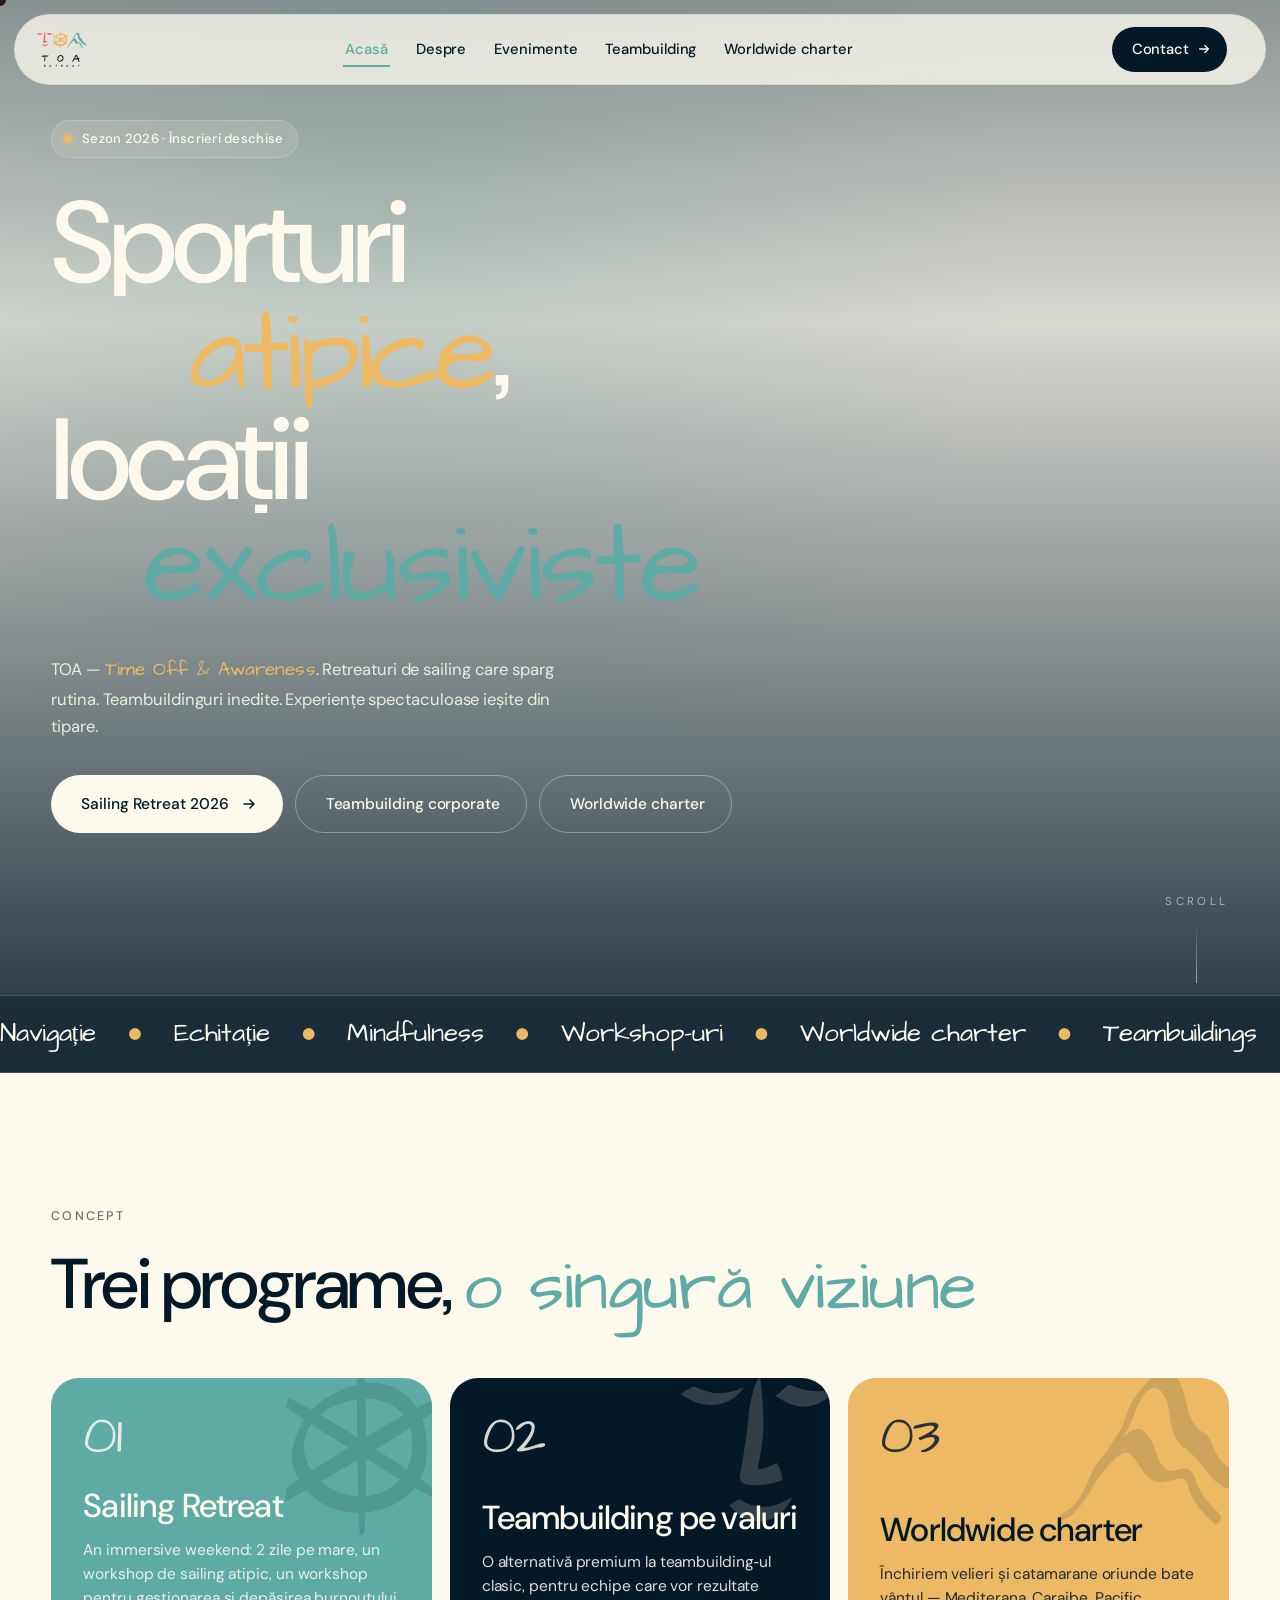
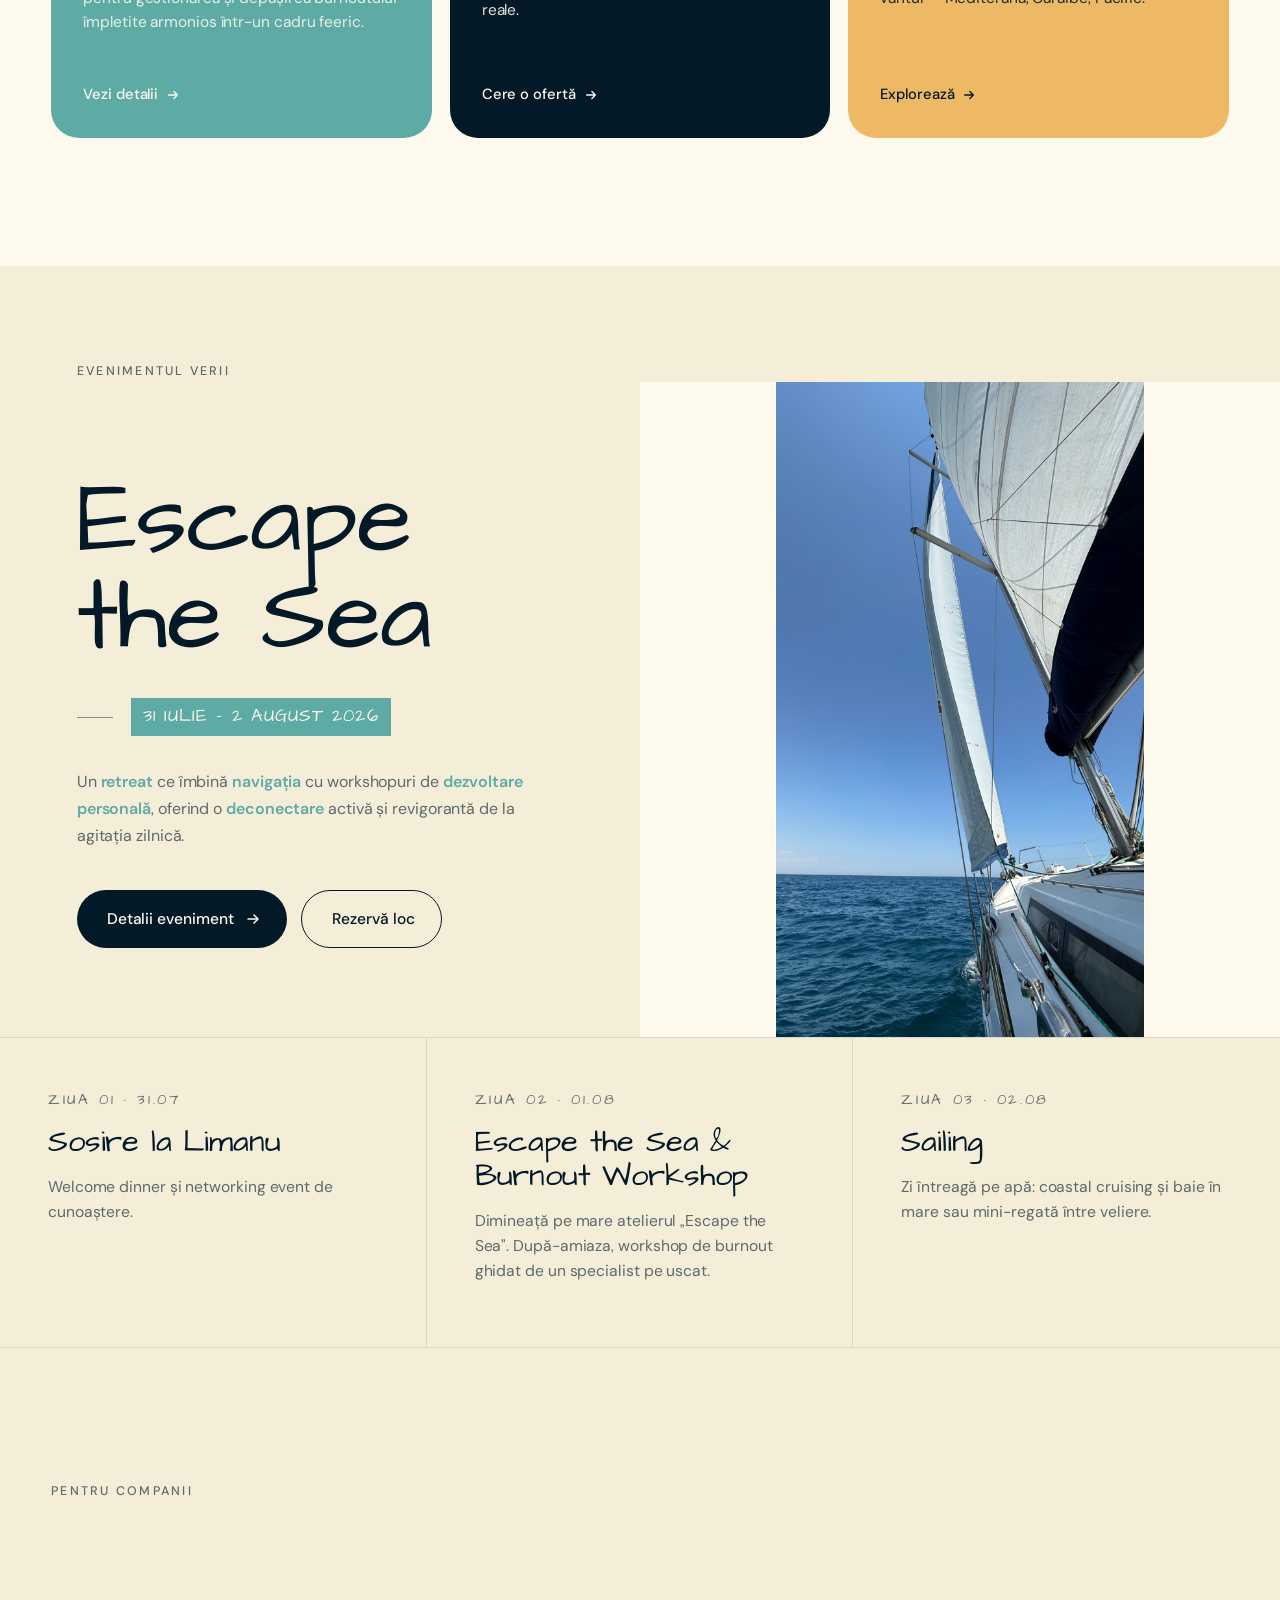
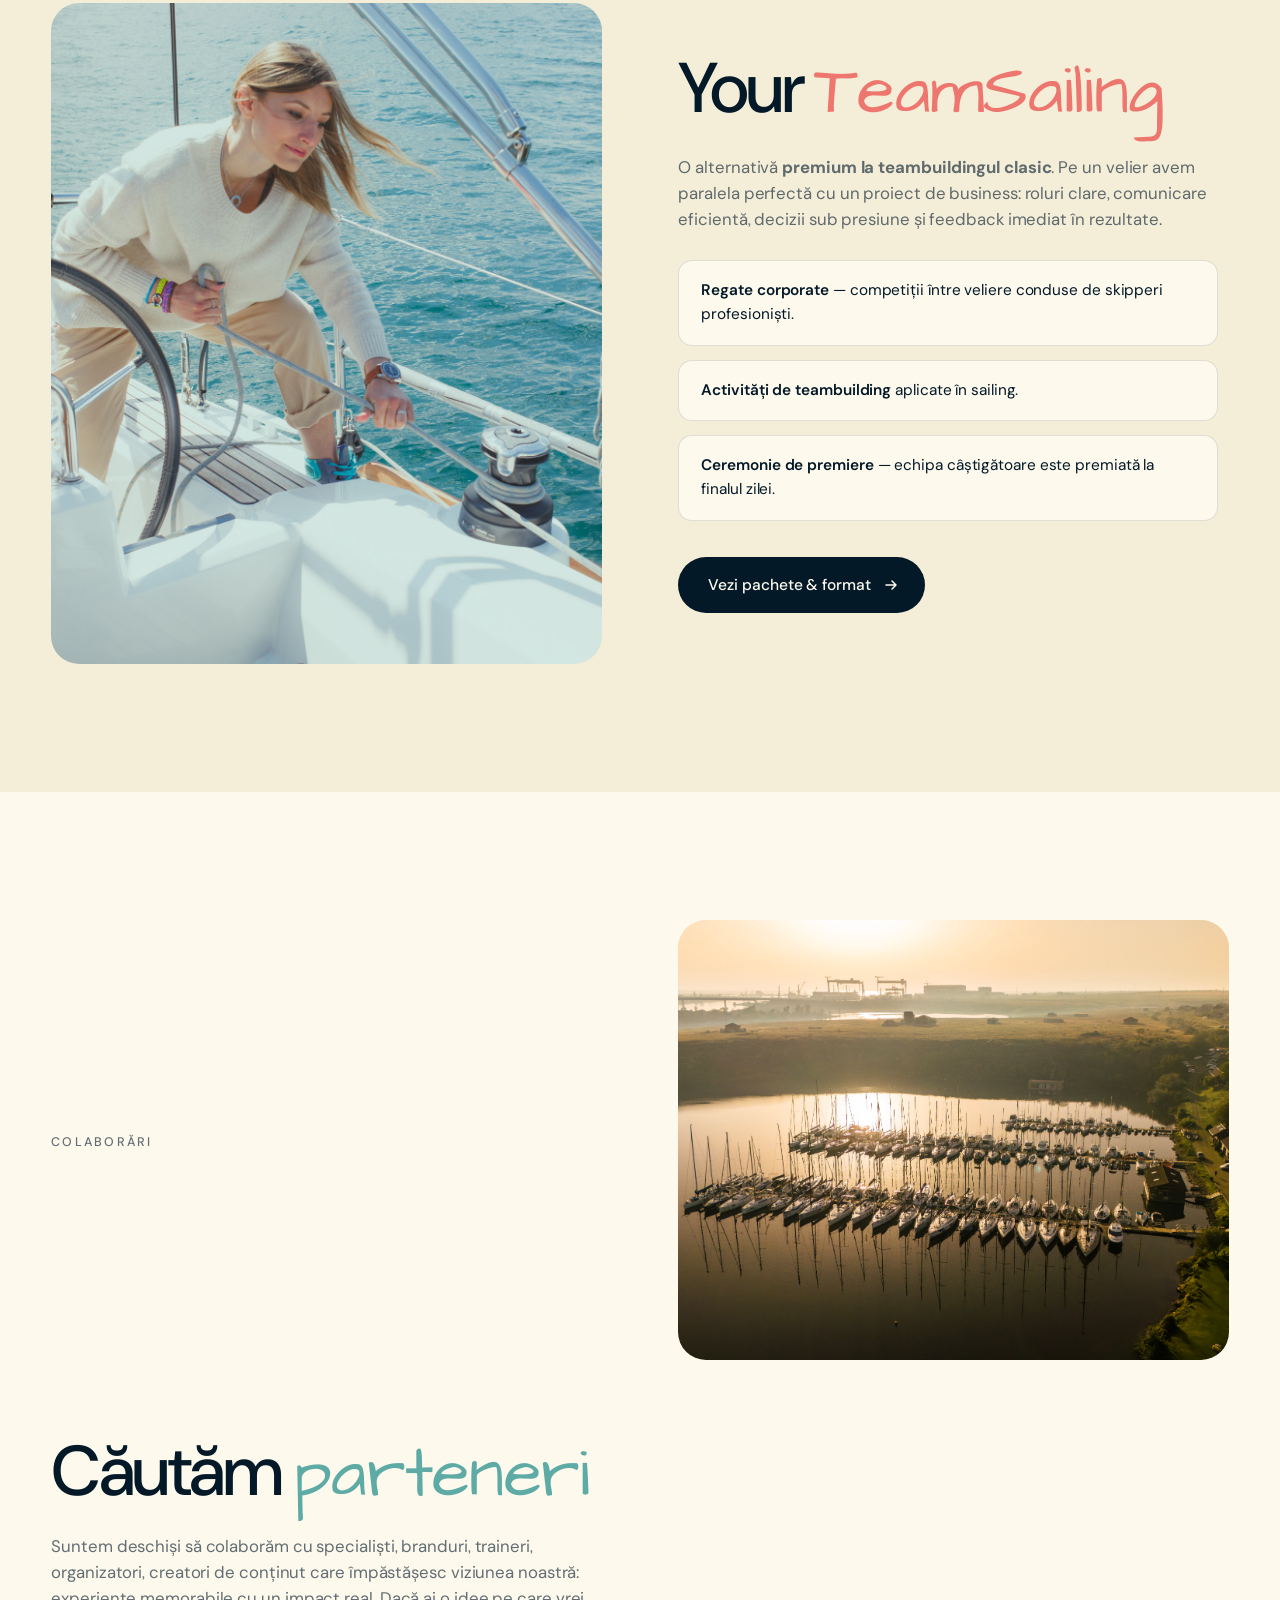
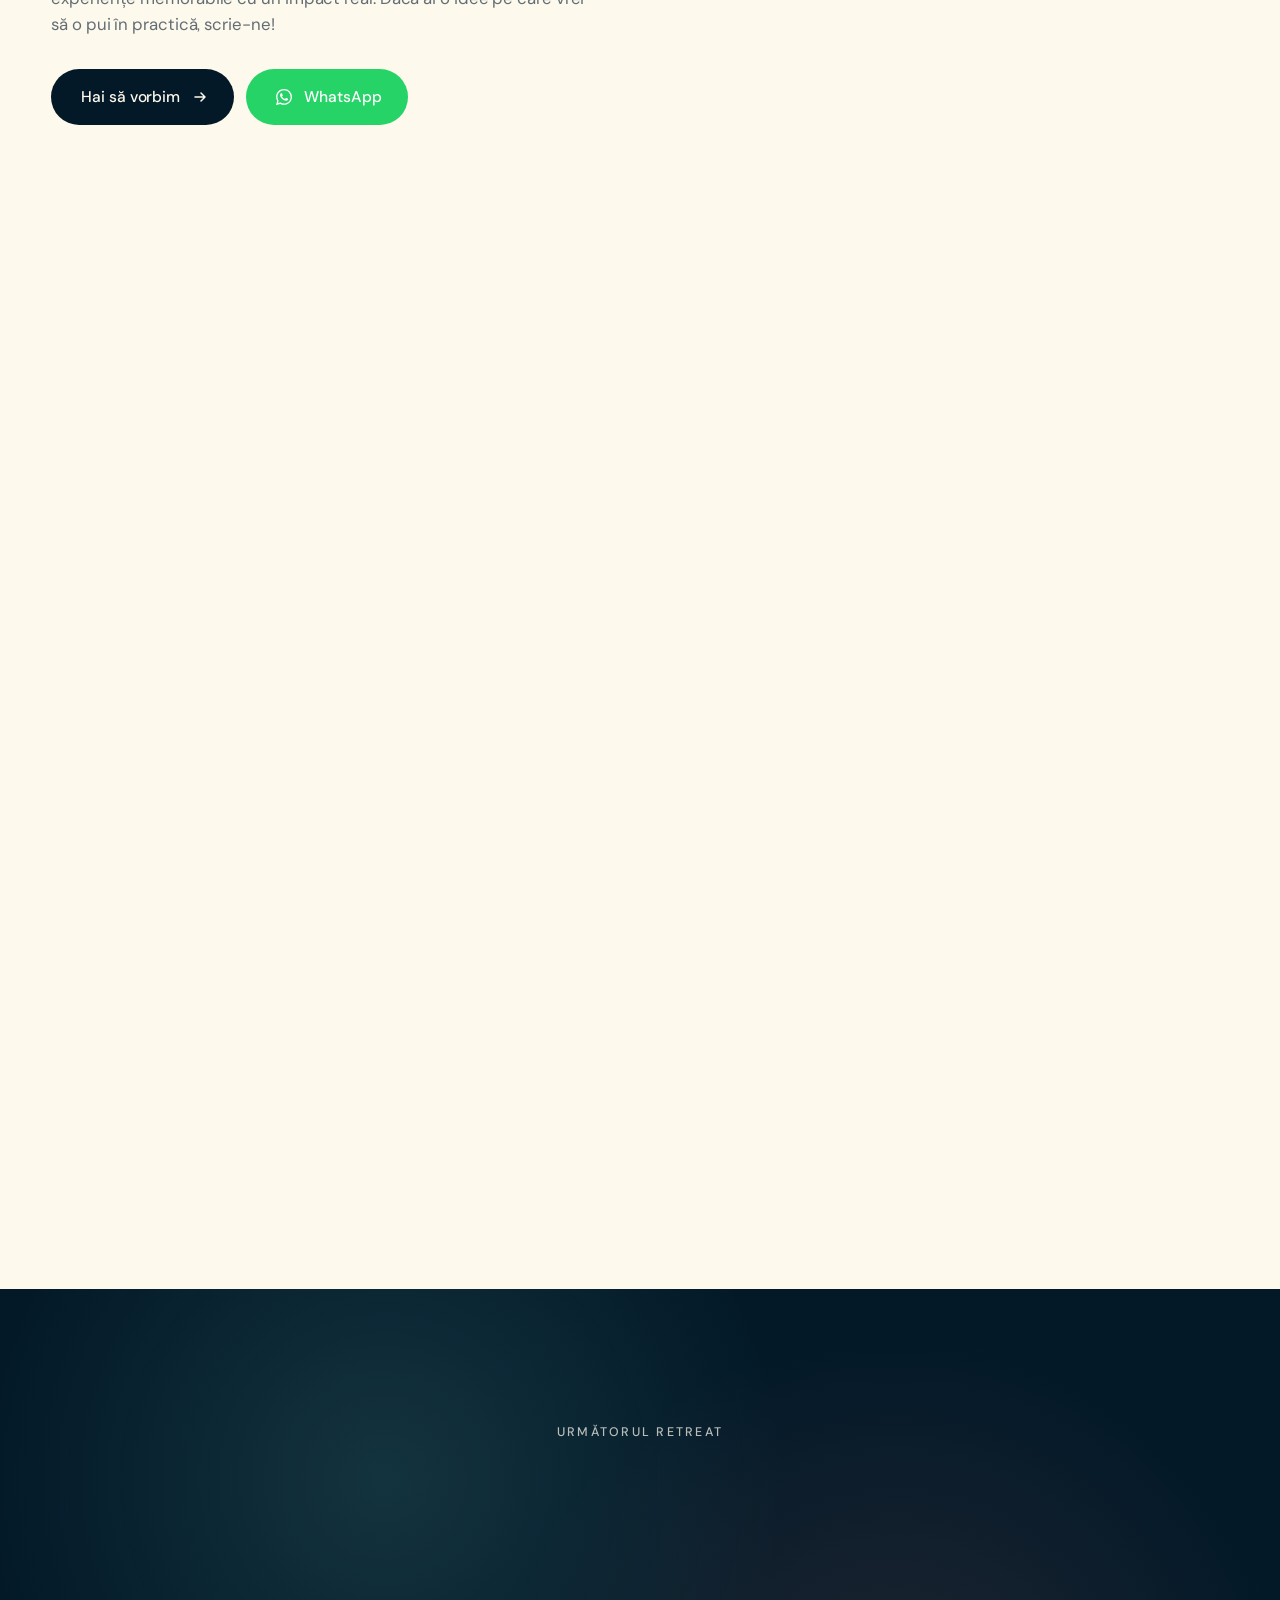
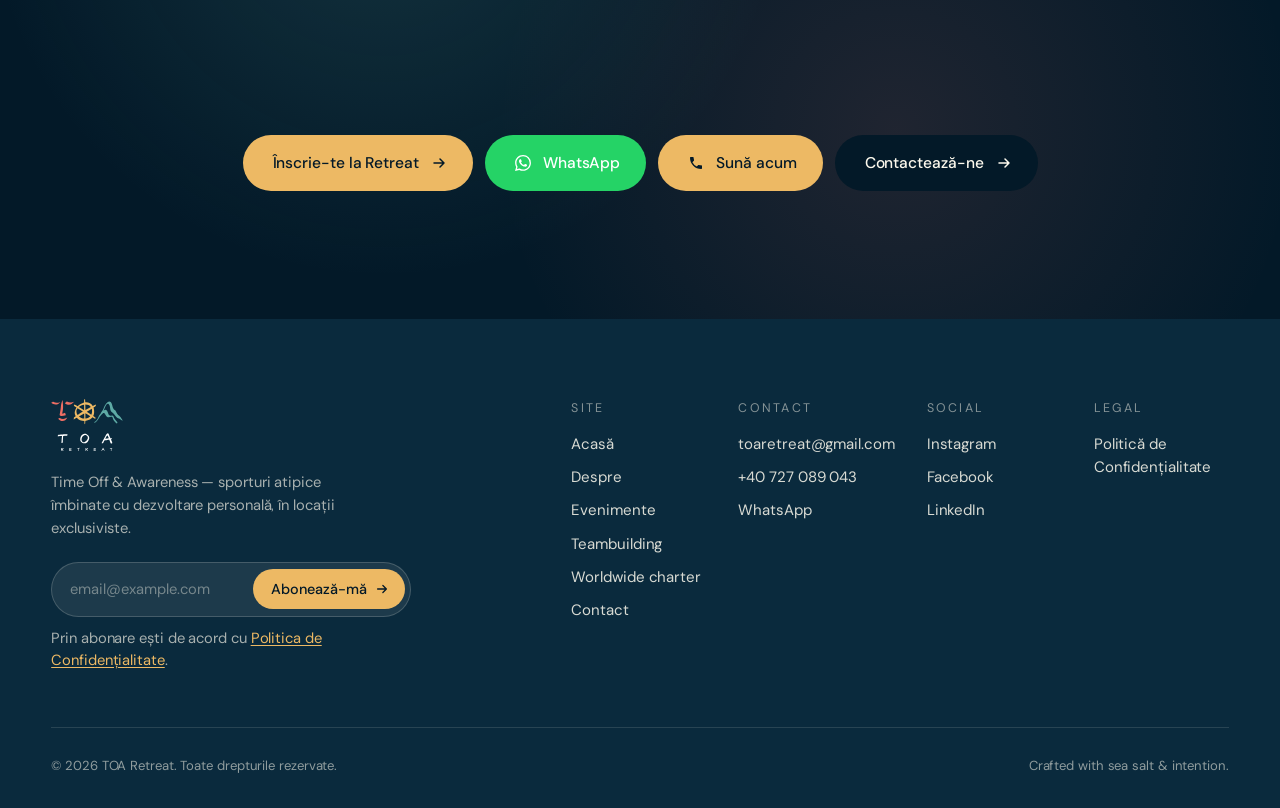
==== index.html @ 03109899 "Newsletter fixed" ====
<!doctype html>
<html lang="ro">
<head>
  <meta charset="utf-8" />
  <meta name="viewport" content="width=device-width, initial-scale=1, viewport-fit=cover" />
  <meta name="theme-color" content="#031928" />
  <title>TOA Retreat — Time Off &amp; Awareness</title>
  <meta name="description" content="Sporturi atipice îmbinate cu dezvoltare personală, în locații exclusiviste. Retreaturi de navigație, teambuildings și charter de bărci în toată lumea." />
  <link rel="icon" href="assets/logo/TOA_Logomark_Color_Pozitiv.svg" type="image/svg+xml" />
  <link rel="preload" href="assets/fonts/DMSans.ttf" as="font" type="font/ttf" crossorigin />
  <link rel="preload" href="assets/fonts/ArchitectsDaughter.ttf" as="font" type="font/ttf" crossorigin />
  <link rel="stylesheet" href="styles.css" />
</head>
<body data-page="home">

  <div class="cursor" aria-hidden="true"></div>

  <div id="nav-mount"></div>

  <!-- Hero with video -->
  <section class="hero" id="top">
    <div class="hero__media">
      <video class="hero__video" autoplay muted loop playsinline preload="auto"
             data-src-desktop="images/hero-video-musat.mp4"
             data-src-mobile="images/hero-video-musat-mobile.mp4">
        <source src="images/hero-video-musat.mp4" type="video/mp4" />
      </video>
      <div class="hero__overlay"></div>
    </div>

    <div class="hero__content">
      <div class="hero__badge">
        <span class="dot"></span>
        <span>Sezon 2026 · Înscrieri deschise</span>
      </div>

      <h1 class="hero__title">
        <span class="line">Sporturi</span>
        <span class="line"><em>atipice</em>,</span>
        <span class="line">locații</span>
        <span class="line accent">exclusiviste</span>
      </h1>

      <p class="hero__lede">
        TOA — <span class="hand">Time Off &amp; Awareness</span>. Retreaturi de sailing care sparg rutina. Teambuildinguri inedite. Experiențe spectaculoase ieșite din tipare.
      </p>

      <div class="hero__cta">
        <a class="btn btn--primary" href="evenimente.html">
          <span>Sailing Retreat 2026</span>
          <svg viewBox="0 0 16 16"><path d="M3 8h10M9 4l4 4-4 4" stroke="currentColor" stroke-width="1.5" fill="none" stroke-linecap="round" stroke-linejoin="round"/></svg>
        </a>
        <a class="btn btn--ghost" href="teambuilding.html">Teambuilding corporate</a>
        <a class="btn btn--ghost" href="charter.html">Worldwide charter</a>
      </div>

    </div>

    <div class="hero__scroll" aria-hidden="true">
      <span>scroll</span>
      <div class="hero__scroll-line"></div>
    </div>

    <div class="marquee" aria-hidden="true">
      <div class="marquee__track">
        <span>Navigație</span><span class="bullet">●</span>
        <span>Echitație</span><span class="bullet">●</span>
        <span>Mindfulness</span><span class="bullet">●</span>
        <span>Workshop-uri</span><span class="bullet">●</span>
        <span>Worldwide charter</span><span class="bullet">●</span>
        <span>Teambuildings</span><span class="bullet">●</span>
        <span>Navigație</span><span class="bullet">●</span>
        <span>Echitație</span><span class="bullet">●</span>
        <span>Mindfulness</span><span class="bullet">●</span>
        <span>Workshop-uri</span><span class="bullet">●</span>
        <span>Worldwide charter</span><span class="bullet">●</span>
        <span>Teambuildings</span><span class="bullet">●</span>
      </div>
    </div>
  </section>

  <!-- Pillars: 3 cards linking to subpages -->
  <section class="pillars">
    <div class="pillars__head">
      <span class="eyebrow">Concept</span>
      <h2 class="display">Trei programe, <em>o singură viziune</em></h2>
    </div>

    <div class="pillars__grid">
      <a class="pillar pillar--event" href="evenimente.html">
        <span class="pillar__num">01</span>
        <h3>Sailing Retreat</h3>
        <p>An immersive weekend: 2 zile pe mare, un workshop de sailing atipic, un workshop pentru gestionarea și depășirea burnoutului împletite armonios într-un cadru feeric.</p>
        <span class="pillar__more">
          <span>Vezi detalii</span>
          <svg viewBox="0 0 16 16"><path d="M3 8h10M9 4l4 4-4 4" stroke="currentColor" stroke-width="1.5" fill="none" stroke-linecap="round" stroke-linejoin="round"/></svg>
        </span>
        <img class="pillar__art" src="assets/icons/TOA_IconTimona_Bleumarin.svg" alt="" />
      </a>

      <a class="pillar pillar--tb" href="teambuilding.html">
        <span class="pillar__num">02</span>
        <h3>Teambuilding pe valuri</h3>
        <p>O alternativă premium la teambuilding‑ul clasic, pentru echipe care vor rezultate reale.</p>
        <span class="pillar__more">
          <span>Cere o ofertă</span>
          <svg viewBox="0 0 16 16"><path d="M3 8h10M9 4l4 4-4 4" stroke="currentColor" stroke-width="1.5" fill="none" stroke-linecap="round" stroke-linejoin="round"/></svg>
        </span>
        <img class="pillar__art" src="assets/icons/TOA_IconCalm_Bleumarin.svg" alt="" />
      </a>

      <a class="pillar pillar--charter" href="charter.html">
        <span class="pillar__num">03</span>
        <h3>Worldwide charter</h3>
        <p>Închiriem velieri și catamarane oriunde bate vântul — Mediterana, Caraibe, Pacific.</p>
        <span class="pillar__more">
          <span>Explorează</span>
          <svg viewBox="0 0 16 16"><path d="M3 8h10M9 4l4 4-4 4" stroke="currentColor" stroke-width="1.5" fill="none" stroke-linecap="round" stroke-linejoin="round"/></svg>
        </span>
        <img class="pillar__art" src="assets/icons/TOA_IconMunte_Bleumarin.svg" alt="" />
      </a>
    </div>
  </section>

  <!-- Event of the season -->
  <section class="event-hero">
    <div class="event-hero__head">
      <span class="eyebrow">Evenimentul verii</span>
    </div>
    <div class="event-hero__split">
      <div class="event-hero__panel">
        <h2 class="event-hero__title">Escape <br/>the Sea</h2>
        <div class="event-hero__date">
          <span class="event-hero__date-line"></span>
          <span class="event-hero__date-text">31 iulie – 2 august 2026</span>
        </div>
        <p class="event-hero__lede">
          Un <strong>retreat</strong> ce îmbină <strong>navigația</strong> cu workshopuri de <strong>dezvoltare personală</strong>, oferind o <strong>deconectare</strong> activă și revigorantă de la agitația zilnică.
        </p>
        <div class="event-hero__ctas">
          <a class="btn btn--primary" href="evenimente.html">
            <span>Detalii eveniment</span>
            <svg viewBox="0 0 16 16"><path d="M3 8h10M9 4l4 4-4 4" stroke="currentColor" stroke-width="1.5" fill="none" stroke-linecap="round" stroke-linejoin="round"/></svg>
          </a>
          <a class="btn btn--outline" href="evenimente.html#inscriere">Rezervă loc</a>
        </div>
      </div>
      <div class="event-hero__cover">
        <img src="images/escape-the-sea.jpg" alt="La bordul velierului în larg" />
      </div>
    </div>

    <div class="event-hero__days">
      <article class="event-day">
        <span class="event-day__eyebrow">Ziua 01 · 31.07</span>
        <h3 class="event-day__title">Sosire la Limanu</h3>
        <p>Welcome dinner și networking event de cunoaștere.</p>
      </article>
      <article class="event-day">
        <span class="event-day__eyebrow">Ziua 02 · 01.08</span>
        <h3 class="event-day__title">Escape the Sea &amp; Burnout Workshop</h3>
        <p>Dimineață pe mare atelierul „Escape the Sea". După-amiaza, workshop de burnout ghidat de un specialist pe uscat.</p>
      </article>
      <article class="event-day">
        <span class="event-day__eyebrow">Ziua 03 · 02.08</span>
        <h3 class="event-day__title">Sailing</h3>
        <p>Zi întreagă pe apă: coastal cruising și baie în mare sau mini-regată între veliere.</p>
      </article>
    </div>
  </section>

  <!-- Teambuilding short pitch -->
  <section class="tb">
    <div class="tb__head">
      <span class="eyebrow">Pentru companii</span>
    </div>
    <div class="tb__media">
      <img src="images/group.jpg" alt="Membră de echipă manevrând o velă" />
    </div>
    <div class="tb__content">
      <h2 class="display">Your <em>TeamSailing</em></h2>
      <p>
        O alternativă <strong>premium la teambuildingul clasic</strong>. Pe un velier avem paralela perfectă cu un proiect de business: roluri clare, comunicare eficientă, decizii sub presiune și feedback imediat în rezultate.
      </p>
      <ul class="bullets">
        <li><strong>Regate corporate</strong> — competiții între veliere conduse de skipperi profesioniști.</li>
        <li><strong>Activități de teambuilding</strong> aplicate în sailing.</li>
        <li><strong>Ceremonie de premiere</strong> — echipa câștigătoare este premiată la finalul zilei.</li>
      </ul>
      <a href="teambuilding.html" class="btn btn--dark">
        <span>Vezi pachete &amp; format</span>
        <svg viewBox="0 0 16 16"><path d="M3 8h10M9 4l4 4-4 4" stroke="currentColor" stroke-width="1.5" fill="none" stroke-linecap="round" stroke-linejoin="round"/></svg>
      </a>
    </div>
  </section>

  <!-- Collaborations: open invitation -->
  <section class="collab">
    <div class="collab__inner">
        <div class="">
            <span class="eyebrow">Colaborări</span>
        </div>
      <div class="collab__visual">
        <img src="images/aerial.jpg" alt="Vedere aeriană cu velieri" />
      </div>
      <div class="collab__text">
        <h2 class="display">Căutăm <em>parteneri</em></h2>
        <p>
          Suntem deschiși să colaborăm cu specialiști, branduri, traineri, organizatori, creatori de conținut care împăstășesc viziunea noastră: experiențe memorabile cu un impact real. Dacă ai o idee pe care vrei să o pui în practică, scrie-ne!
        </p>
        <div class="collab__ctas">
          <a class="btn btn--primary" href="contact.html">
            <span>Hai să vorbim</span>
            <svg viewBox="0 0 16 16"><path d="M3 8h10M9 4l4 4-4 4" stroke="currentColor" stroke-width="1.5" fill="none" stroke-linecap="round" stroke-linejoin="round"/></svg>
          </a>
          <a class="btn btn--whatsapp" href="https://wa.me/40727089043" target="_blank" rel="noopener">
            <svg viewBox="0 0 24 24" fill="currentColor"><path d="M17.472 14.382c-.297-.149-1.758-.867-2.03-.967-.273-.099-.471-.148-.67.15-.197.297-.767.966-.94 1.164-.173.199-.347.223-.644.075-.297-.15-1.255-.463-2.39-1.475-.883-.788-1.48-1.761-1.653-2.059-.173-.297-.018-.458.13-.606.134-.133.298-.347.446-.52.149-.174.198-.298.297-.497.099-.198.05-.371-.025-.52-.075-.149-.669-1.612-.916-2.207-.242-.579-.487-.5-.669-.51-.173-.008-.371-.01-.57-.01-.198 0-.52.074-.792.372-.272.297-1.04 1.016-1.04 2.479 0 1.462 1.065 2.875 1.213 3.074.149.198 2.096 3.2 5.077 4.487.709.306 1.262.489 1.694.625.712.227 1.36.195 1.871.118.571-.085 1.758-.719 2.006-1.413.248-.694.248-1.289.173-1.413-.074-.124-.272-.198-.57-.347m-5.421 7.403h-.004a9.87 9.87 0 01-5.031-1.378l-.361-.214-3.741.982.998-3.648-.235-.374a9.86 9.86 0 01-1.51-5.26c.001-5.45 4.436-9.884 9.888-9.884 2.64 0 5.122 1.03 6.988 2.898a9.825 9.825 0 012.893 6.994c-.003 5.45-4.437 9.884-9.885 9.884m8.413-18.297A11.815 11.815 0 0012.05 0C5.495 0 .16 5.335.157 11.892c0 2.096.547 4.142 1.588 5.945L.057 24l6.305-1.654a11.882 11.882 0 005.683 1.448h.005c6.554 0 11.89-5.335 11.893-11.893a11.821 11.821 0 00-3.48-8.413z"/></svg>
            <span>WhatsApp</span>
          </a>
        </div>
      </div>
    </div>
  </section>

  <!-- About teaser -->
  <section class="about">
    <div class="about__grid">
      <div class="about__head">
        <span class="eyebrow">Despre TOA</span>
        <h2 class="display">
          O pauză de la rutină, <em>scrisă</em> în apa sărată
        </h2>
      </div>

      <div class="about__copy">
        <p>
            Misiunea noastră este să <strong> spunem NU rutinei</strong>, să deschidem uși spre perspective noi și să generăm impact autentic. Ne ghidăm după viziunea de a <strong> inspira schimbare </strong> și oferim momente ce nu vor fi uitate ușor.
        </p>
        <p>
            Ne adresăm celor care vor mai mult decât o evadare: celor ce caută <strong> experiențe </strong> în care sportul atipic devine o formă de cunoaștere de sine. Navigăm, călărim, explorăm, dar în primul rând ne întâlnim cu noi.
        </p>
          <p>
              Lucrăm cu <strong> skipperi profesioniști</strong>, traineri și neurocercetători, în locații exclusiviste, atent alese. Fiecare program este construit în jurul echilibrului: pe barcă, în viața de zi cu zi și în gestionarea burnoutului.
          </p>

        <a class="btn btn--outline" href="despre.html" style="margin-top: 32px;">
          <span>Citește povestea</span>
          <svg viewBox="0 0 16 16"><path d="M3 8h10M9 4l4 4-4 4" stroke="currentColor" stroke-width="1.5" fill="none" stroke-linecap="round" stroke-linejoin="round"/></svg>
        </a>
      </div>

      <div class="about__visual">
        <img src="images/deck.jpg" alt="Echipa TOA pe puntea unui velier" />
        <div class="about__sticker">
          <img src="assets/icons/TOA_IconCalm_Galben.svg" alt="" />
          <span>Calm by design</span>
        </div>
      </div>
    </div>
  </section>

  <!-- CTA strip -->
  <section class="cta-strip">
    <div class="cta-strip__inner">
      <span class="eyebrow eyebrow--light">Următorul retreat</span>
      <h2 class="display">Gata să ridicăm <em>pânzele</em>?</h2>
      <p>
        Locuri limitate pentru retreatul 31 iulie – 2 august
          </p>
        <p>
            Scrie-ne pentru rezervări, o ofertă corporate sau o colaborare; răspundem în câteva ore.
      </p>
      <div class="cta-strip__buttons">
        <a class="btn btn--primary" href="evenimente.html#inscriere" style="background: var(--galben); color: var(--ink);">
          <span>Înscrie-te la Retreat</span>
          <svg viewBox="0 0 16 16"><path d="M3 8h10M9 4l4 4-4 4" stroke="currentColor" stroke-width="1.5" fill="none" stroke-linecap="round" stroke-linejoin="round"/></svg>
        </a>
        <a class="btn btn--whatsapp" href="https://wa.me/40727089043" target="_blank" rel="noopener">
          <svg viewBox="0 0 24 24" fill="currentColor"><path d="M17.472 14.382c-.297-.149-1.758-.867-2.03-.967-.273-.099-.471-.148-.67.15-.197.297-.767.966-.94 1.164-.173.199-.347.223-.644.075-.297-.15-1.255-.463-2.39-1.475-.883-.788-1.48-1.761-1.653-2.059-.173-.297-.018-.458.13-.606.134-.133.298-.347.446-.52.149-.174.198-.298.297-.497.099-.198.05-.371-.025-.52-.075-.149-.669-1.612-.916-2.207-.242-.579-.487-.5-.669-.51-.173-.008-.371-.01-.57-.01-.198 0-.52.074-.792.372-.272.297-1.04 1.016-1.04 2.479 0 1.462 1.065 2.875 1.213 3.074.149.198 2.096 3.2 5.077 4.487.709.306 1.262.489 1.694.625.712.227 1.36.195 1.871.118.571-.085 1.758-.719 2.006-1.413.248-.694.248-1.289.173-1.413-.074-.124-.272-.198-.57-.347m-5.421 7.403h-.004a9.87 9.87 0 01-5.031-1.378l-.361-.214-3.741.982.998-3.648-.235-.374a9.86 9.86 0 01-1.51-5.26c.001-5.45 4.436-9.884 9.888-9.884 2.64 0 5.122 1.03 6.988 2.898a9.825 9.825 0 012.893 6.994c-.003 5.45-4.437 9.884-9.885 9.884m8.413-18.297A11.815 11.815 0 0012.05 0C5.495 0 .16 5.335.157 11.892c0 2.096.547 4.142 1.588 5.945L.057 24l6.305-1.654a11.882 11.882 0 005.683 1.448h.005c6.554 0 11.89-5.335 11.893-11.893a11.821 11.821 0 00-3.48-8.413z"/></svg>
          <span>WhatsApp</span>
        </a>
        <a class="btn btn--call" href="tel:+40727089043">
          <svg viewBox="0 0 24 24" fill="currentColor"><path d="M20 15.5c-1.25 0-2.45-.2-3.57-.57-.35-.11-.74-.03-1.02.24l-2.2 2.2a15.05 15.05 0 0 1-6.59-6.59l2.2-2.21c.28-.27.36-.66.25-1.01A11.36 11.36 0 0 1 8.5 4c0-.55-.45-1-1-1H4c-.55 0-1 .45-1 1 0 9.39 7.61 17 17 17 .55 0 1-.45 1-1v-3.5c0-.55-.45-1-1-1z"/></svg>
          <span>Sună acum</span>
        </a>
          <a class="btn btn--primary" href="contact.html">
              <span>Contactează-ne</span>
              <svg viewBox="0 0 16 16"><path d="M3 8h10M9 4l4 4-4 4" stroke="currentColor" stroke-width="1.5" fill="none" stroke-linecap="round" stroke-linejoin="round"/></svg>
          </a>
      </div>
    </div>
  </section>

  <div id="footer-mount"></div>

  <script src="script.js?v=2026-05-25" defer></script>
</body>
</html>
---- styles.css ----
/* ---------- Fonts ---------- */
@font-face {
  font-family: "DM Sans";
  src: url("assets/fonts/DMSans.ttf") format("truetype-variations");
  font-weight: 100 1000;
  font-style: normal;
  font-display: swap;
}
@font-face {
  font-family: "Architects Daughter";
  src: url("assets/fonts/ArchitectsDaughter.ttf") format("truetype");
  font-weight: 400;
  font-style: normal;
  font-display: swap;
}

/* ---------- Tokens ---------- */
:root {
  --turcoaz: #5eaaa5;
  --galben:  #edb964;
  --rosu:    #ed776e;
  --bleumarin: #031928;
  --bleumarin-2: #0a2a3d;
  --bej:     #fdf9ed;
  --bej-2:   #f4eed9;
  --ink:     #031928;
  --ink-soft: rgba(3, 25, 40, 0.62);
  --line:    rgba(3, 25, 40, 0.12);
  --line-light: rgba(253, 249, 237, 0.16);
  --whatsapp: #25D366;

  --display: "Architects Daughter", "Caveat", cursive;
  --sans:    "DM Sans", "Inter", system-ui, -apple-system, sans-serif;

  --radius:  18px;
  --radius-lg: 28px;
  --shadow-soft: 0 30px 60px -30px rgba(3, 25, 40, 0.25);
  --shadow-deep: 0 40px 80px -20px rgba(3, 25, 40, 0.45);

  --pad: clamp(20px, 4vw, 56px);
  --pad-y: clamp(80px, 10vw, 160px);

  --t-fast: 0.25s cubic-bezier(.2,.8,.2,1);
  --t-med: 0.5s cubic-bezier(.2,.8,.2,1);
  --t-slow: 0.9s cubic-bezier(.2,.8,.2,1);
}

/* ---------- Base ---------- */
* { box-sizing: border-box; margin: 0; padding: 0; }
html { scroll-behavior: smooth; -webkit-text-size-adjust: 100%; }
body {
  font-family: var(--sans);
  background: var(--bej);
  color: var(--ink);
  font-size: 17px;
  line-height: 1.55;
  font-feature-settings: "ss01", "cv11";
  letter-spacing: -0.005em;
  overflow-x: hidden;
  -webkit-font-smoothing: antialiased;
}
img { max-width: 100%; display: block; }
a { color: inherit; text-decoration: none; }
button { background: none; border: 0; font: inherit; cursor: pointer; color: inherit; }
ul { list-style: none; }
::selection { background: var(--turcoaz); color: var(--bej); }

/* ---------- Typography helpers ---------- */
.display {
  font-family: var(--sans);
  font-weight: 500;
  font-size: clamp(2.4rem, 5.5vw, 5.6rem);
  line-height: 0.98;
  letter-spacing: -0.035em;
  color: var(--ink);
}
.display em {
  font-family: var(--display);
  font-style: normal;
  font-weight: 400;
  letter-spacing: -0.01em;
  color: var(--turcoaz);
  display: inline-block;
  padding-right: 0.05em;
}
.eyebrow {
  font-family: var(--sans);
  font-size: 0.78rem;
  font-weight: 500;
  letter-spacing: 0.18em;
  text-transform: uppercase;
  color: var(--ink-soft);
  display: inline-flex;
  align-items: center;
  gap: 8px;
}
.eyebrow--light { color: rgba(253, 249, 237, 0.72); }
.hand {
  font-family: var(--display);
  font-weight: 400;
  letter-spacing: 0.005em;
}

/* ---------- Buttons ---------- */
.btn {
  display: inline-flex;
  align-items: center;
  gap: 12px;
  padding: 16px 26px 16px 30px;
  border-radius: 999px;
  font-weight: 500;
  font-size: 0.97rem;
  letter-spacing: -0.005em;
  transition: transform var(--t-fast), background var(--t-fast), color var(--t-fast), box-shadow var(--t-fast);
  position: relative;
  overflow: hidden;
  white-space: nowrap;
}
.btn svg { width: 16px; height: 16px; flex-shrink: 0; }
.btn:hover { transform: translateY(-2px); }

.btn--primary {
  background: var(--ink);
  color: var(--bej);
  box-shadow: var(--shadow-soft);
}
.btn--primary:hover { background: var(--turcoaz); color: var(--bej); }

.btn--ghost {
  background: transparent;
  color: var(--bej);
  border: 1px solid rgba(253, 249, 237, 0.35);
  backdrop-filter: blur(8px);
}
.btn--ghost:hover {
  background: var(--bej);
  color: var(--ink);
  border-color: var(--bej);
}

.btn--dark {
  background: var(--ink);
  color: var(--bej);
}
.btn--dark:hover { background: var(--rosu); }

.btn--outline {
  background: transparent;
  color: var(--ink);
  border: 1px solid var(--ink);
}
.btn--outline:hover { background: var(--ink); color: var(--bej); }

.btn--whatsapp {
  background: var(--whatsapp);
  color: white;
}
.btn--whatsapp:hover { background: #1ebd5b; color: white; }

.btn--call {
  background: var(--galben);
  color: var(--ink);
}
.btn--call:hover { background: var(--rosu); color: var(--bej); }

.btn--lg { padding: 18px 32px 18px 36px; font-size: 1.02rem; }

/* ---------- Navigation ---------- */
.nav {
  position: fixed;
  top: 14px; left: 50%;
  transform: translateX(-50%);
  width: calc(100% - 28px);
  max-width: 1320px;
  z-index: 100;
  display: grid;
  grid-template-columns: auto 1fr auto auto;
  gap: 24px;
  align-items: center;
  padding: 12px 14px 12px 22px;
  border-radius: 999px;
  background: rgba(253, 249, 237, 0.78);
  backdrop-filter: blur(20px) saturate(140%);
  -webkit-backdrop-filter: blur(20px) saturate(140%);
  border: 1px solid rgba(3, 25, 40, 0.06);
  transition: background var(--t-fast), border-color var(--t-fast);
}
.nav.is-scrolled {
  background: rgba(253, 249, 237, 0.92);
  border-color: rgba(3, 25, 40, 0.1);
}
.nav__logo img { height: 36px; width: auto; }
.nav__menu {
  display: flex;
  gap: 24px;
  justify-self: center;
  font-size: 0.92rem;
  font-weight: 500;
}
.nav__menu a {
  position: relative;
  padding: 4px 2px;
  transition: color var(--t-fast);
  white-space: nowrap;
}
.nav__menu a::after {
  content: "";
  position: absolute;
  left: 0; bottom: -2px;
  width: 0; height: 1.5px;
  background: var(--turcoaz);
  transition: width var(--t-fast);
}
.nav__menu a:hover,
.nav__menu a.is-active { color: var(--turcoaz); }
.nav__menu a:hover::after,
.nav__menu a.is-active::after { width: 100%; }

.nav__cta {
  display: inline-flex;
  align-items: center;
  gap: 8px;
  padding: 11px 16px 11px 20px;
  border-radius: 999px;
  background: var(--ink);
  color: var(--bej);
  font-size: 0.92rem;
  font-weight: 500;
  transition: background var(--t-fast), transform var(--t-fast);
}
.nav__cta svg { width: 14px; height: 14px; }
.nav__cta:hover { background: var(--turcoaz); transform: translateY(-1px); }

.nav__burger {
  display: none;
  width: 44px; height: 44px;
  border-radius: 999px;
  background: var(--ink);
  position: relative;
}
.nav__burger span {
  position: absolute;
  left: 12px;
  width: 20px; height: 1.5px;
  background: var(--bej);
  transition: transform var(--t-fast), top var(--t-fast);
}
.nav__burger span:nth-child(1) { top: 18px; }
.nav__burger span:nth-child(2) { top: 24px; }
.nav__burger[aria-expanded="true"] span:nth-child(1) { top: 21px; transform: rotate(45deg); }
.nav__burger[aria-expanded="true"] span:nth-child(2) { top: 21px; transform: rotate(-45deg); }

.mobile-menu {
  position: fixed;
  inset: 0;
  background: var(--ink);
  color: var(--bej);
  z-index: 90;
  display: flex;
  flex-direction: column;
  align-items: center;
  justify-content: center;
  gap: 28px;
  font-size: 1.6rem;
  font-weight: 500;
  opacity: 0;
  pointer-events: none;
  transition: opacity var(--t-med);
  padding: 0 32px;
}
.mobile-menu.is-open { opacity: 1; pointer-events: auto; }
.mobile-menu a { transition: color var(--t-fast); }
.mobile-menu a:hover,
.mobile-menu a.is-active { color: var(--turcoaz); }
.mobile-menu__cta {
  margin-top: 12px;
  padding: 14px 32px;
  border-radius: 999px;
  background: var(--turcoaz);
  font-size: 1rem;
}

/* ---------- Hero (landing — video) ---------- */
.hero {
  position: relative;
  min-height: 100vh;
  min-height: 100svh;
  display: flex;
  flex-direction: column;
  justify-content: flex-end;
  padding: 120px var(--pad) 0;
  color: var(--bej);
  overflow: hidden;
}
.hero__media {
  position: absolute; inset: 0;
  z-index: -1;
  background: var(--bej);
}
.hero__media video,
.hero__media img {
  width: 100%; height: 100%;
  object-fit: cover;
  object-position: center;
}
.hero__media video {
  transform: scale(1.02);
}
.hero__overlay {
  position: absolute; inset: 0;
  background:
    linear-gradient(180deg, rgba(3, 25, 40, 0.45) 0%, rgba(3, 25, 40, 0.15) 30%, rgba(3, 25, 40, 0.85) 95%),
    radial-gradient(ellipse at 30% 20%, rgba(94, 170, 165, 0.18) 0%, transparent 50%);
}

.hero__content {
  position: relative;
  z-index: 2;
  max-width: 1320px;
  width: 100%;
  margin: 0 auto;
  padding-bottom: 90px;
}

.hero__badge {
  display: inline-flex;
  align-items: center;
  gap: 10px;
  padding: 8px 14px 8px 12px;
  border-radius: 999px;
  background: rgba(253, 249, 237, 0.1);
  border: 1px solid rgba(253, 249, 237, 0.2);
  backdrop-filter: blur(10px);
  font-size: 0.82rem;
  font-weight: 500;
  letter-spacing: 0.02em;
  margin-bottom: 32px;
  animation: fadeUp 0.9s var(--t-slow) both;
  animation-delay: 0.3s;
}
.hero__badge .dot {
  width: 8px; height: 8px;
  border-radius: 999px;
  background: var(--galben);
  box-shadow: 0 0 0 4px rgba(237, 185, 100, 0.2);
  animation: pulse 2s infinite;
}
@keyframes pulse {
  0%, 100% { box-shadow: 0 0 0 4px rgba(237, 185, 100, 0.2); }
  50% { box-shadow: 0 0 0 7px rgba(237, 185, 100, 0); }
}

.hero__title {
  font-family: var(--sans);
  font-weight: 500;
  font-size: clamp(3rem, 9vw, 9rem);
  line-height: 0.92;
  letter-spacing: -0.045em;
  margin-bottom: 36px;
  display: flex;
  flex-direction: column;
  gap: 0;
}
.hero__title .line {
  display: block;
  overflow: hidden;
}
.hero__title .line:nth-child(1) { animation: lineUp 1s var(--t-slow) both; animation-delay: 0.45s; }
.hero__title .line:nth-child(2) { animation: lineUp 1s var(--t-slow) both; animation-delay: 0.6s; padding-left: 1.2em; }
.hero__title .line:nth-child(3) { animation: lineUp 1s var(--t-slow) both; animation-delay: 0.75s; }
.hero__title .line:nth-child(4) { animation: lineUp 1s var(--t-slow) both; animation-delay: 0.9s; padding-left: 0.8em; }

.hero__title em {
  font-family: var(--display);
  font-style: normal;
  font-weight: 400;
  color: var(--galben);
  display: inline-block;
}
.hero__title .accent {
  color: var(--turcoaz);
  font-family: var(--display);
  font-weight: 400;
  letter-spacing: -0.02em;
}

@keyframes lineUp {
  from { transform: translateY(110%); opacity: 0; }
  to   { transform: translateY(0); opacity: 1; }
}

.hero__lede {
  max-width: 540px;
  font-size: clamp(1rem, 1.3vw, 1.18rem);
  line-height: 1.6;
  color: rgba(253, 249, 237, 0.88);
  margin-bottom: 36px;
  animation: fadeUp 1s var(--t-slow) both;
  animation-delay: 1s;
}
.hero__lede .hand {
  color: var(--galben);
  font-size: 1.15em;
}

.hero__cta {
  display: flex;
  flex-wrap: wrap;
  gap: 12px;
  margin-bottom: 72px;
  animation: fadeUp 1s var(--t-slow) both;
  animation-delay: 1.15s;
}
.hero__cta .btn--primary {
  background: var(--bej);
  color: var(--ink);
}
.hero__cta .btn--primary:hover {
  background: var(--galben);
  color: var(--ink);
}

.hero__meta {
  display: flex;
  gap: clamp(28px, 5vw, 64px);
  padding-top: 28px;
  border-top: 1px solid rgba(253, 249, 237, 0.18);
  animation: fadeUp 1s var(--t-slow) both;
  animation-delay: 1.3s;
}
.hero__meta div {
  display: flex;
  flex-direction: column;
  gap: 4px;
}
.hero__meta strong {
  font-family: var(--display);
  font-weight: 400;
  font-size: clamp(2rem, 3.5vw, 3rem);
  color: var(--turcoaz);
  line-height: 1;
}
.hero__meta span {
  font-size: 0.85rem;
  color: rgba(253, 249, 237, 0.7);
  letter-spacing: 0.02em;
}

.hero__scroll {
  position: absolute;
  right: var(--pad);
  bottom: 90px;
  display: flex;
  flex-direction: column;
  align-items: center;
  gap: 12px;
  font-size: 0.72rem;
  letter-spacing: 0.3em;
  text-transform: uppercase;
  color: rgba(253, 249, 237, 0.55);
  z-index: 2;
}
.hero__scroll-line {
  width: 1px;
  height: 60px;
  background: linear-gradient(180deg, transparent, rgba(253, 249, 237, 0.55), transparent);
  background-size: 100% 200%;
  animation: scrollLine 2.4s ease-in-out infinite;
}
@keyframes scrollLine {
  0% { background-position: 0 -100%; }
  100% { background-position: 0 200%; }
}

@keyframes fadeUp {
  from { transform: translateY(20px); opacity: 0; }
  to   { transform: translateY(0); opacity: 1; }
}

/* Marquee */
.marquee {
  position: relative;
  z-index: 2;
  margin: 0 calc(-1 * var(--pad));
  padding: 18px 0;
  border-top: 1px solid rgba(253, 249, 237, 0.18);
  border-bottom: 1px solid rgba(253, 249, 237, 0.18);
  overflow: hidden;
  background: rgba(3, 25, 40, 0.4);
  backdrop-filter: blur(6px);
}
.marquee__track {
  display: inline-flex;
  align-items: center;
  gap: 32px;
  white-space: nowrap;
  font-family: var(--display);
  font-size: 1.6rem;
  color: var(--bej);
  animation: marquee 28s linear infinite;
  padding-right: 32px;
}
.marquee__track .bullet { color: var(--galben); font-family: var(--sans); font-size: 0.6em; }
@keyframes marquee {
  to { transform: translateX(-50%); }
}

/* ---------- Page Hero (inner pages) ---------- */
.page-hero {
  position: relative;
  min-height: 70vh;
  min-height: 70svh;
  display: flex;
  align-items: flex-end;
  padding: 160px var(--pad) 64px;
  color: var(--bej);
  overflow: hidden;
}
.page-hero__media { position: absolute; inset: 0; z-index: -1; }
.page-hero__media img,
.page-hero__media video {
  width: 100%; height: 100%;
  object-fit: cover;
  object-position: center 35%;
}
.page-hero__overlay {
  position: absolute; inset: 0;
  background:
    linear-gradient(180deg, rgba(3, 25, 40, 0.45) 0%, rgba(3, 25, 40, 0.2) 30%, rgba(3, 25, 40, 0.78) 100%);
}
.page-hero__inner {
  position: relative;
  z-index: 2;
  max-width: 1320px;
  width: 100%;
  margin: 0 auto;
}
.page-hero__badge {
  display: inline-flex;
  align-items: center;
  gap: 8px;
  padding: 8px 14px;
  border-radius: 999px;
  background: rgba(253, 249, 237, 0.12);
  border: 1px solid rgba(253, 249, 237, 0.22);
  backdrop-filter: blur(10px);
  font-size: 0.78rem;
  letter-spacing: 0.16em;
  text-transform: uppercase;
  margin-bottom: 24px;
}
.page-hero__title {
  font-family: var(--sans);
  font-weight: 500;
  font-size: clamp(2.6rem, 7vw, 6.5rem);
  line-height: 0.95;
  letter-spacing: -0.04em;
  max-width: 14ch;
  margin-bottom: 24px;
}
.page-hero__title em {
  font-family: var(--display);
  font-style: normal;
  font-weight: 400;
  color: var(--galben);
}
.page-hero__title em.t { color: var(--turcoaz); }
.page-hero__lede {
  max-width: 580px;
  color: rgba(253, 249, 237, 0.85);
  font-size: 1.05rem;
}
.cta-strip__tagline {
  margin: clamp(40px, 6vw, 72px) auto 0;
  font-family: var(--display);
  font-weight: 400;
  font-size: clamp(2.6rem, 6vw, 5rem);
  line-height: 1;
  color: var(--bej);
  letter-spacing: -0.005em;
}
.cta-strip__tagline em {
  font-style: normal;
  color: var(--rosu);
}

/* ---------- Sections shared ---------- */
section { padding: var(--pad-y) var(--pad); position: relative; }
.section__inner { max-width: 1320px; margin: 0 auto; }

/* ---------- Landing: Pillar cards ---------- */
.pillars { background: var(--bej); }
.pillars__head {
  max-width: 1320px;
  margin: 0 auto 56px;
}
.pillars__head .eyebrow { margin-bottom: 24px; display: inline-flex; }
.pillars__grid {
  max-width: 1320px;
  margin: 0 auto;
  display: grid;
  grid-template-columns: repeat(3, 1fr);
  gap: 18px;
}
.pillar {
  position: relative;
  display: flex;
  flex-direction: column;
  padding: 32px;
  border-radius: var(--radius-lg);
  min-height: 360px;
  overflow: hidden;
  text-decoration: none;
  transition: transform var(--t-med);
}
.pillar:hover { transform: translateY(-6px); }
.pillar--event { background: var(--turcoaz); color: var(--bej); }
.pillar--tb { background: var(--ink); color: var(--bej); }
.pillar--charter { background: var(--galben); color: var(--ink); }
.pillar__num {
  font-family: var(--display);
  font-size: clamp(2.6rem, 4.2vw, 3.6rem);
  font-weight: 400;
  line-height: 1;
  margin-bottom: auto;
  opacity: 0.85;
  letter-spacing: -0.02em;
}
.pillar h3 {
  font-family: var(--sans);
  font-weight: 500;
  font-size: clamp(1.6rem, 2.6vw, 2.2rem);
  letter-spacing: -0.025em;
  line-height: 1.05;
  margin-bottom: 14px;
}
.pillar p { font-size: 0.97rem; opacity: 0.88; margin-bottom: 24px; max-width: 32ch; }
.pillar__more {
  display: inline-flex;
  align-items: center;
  gap: 8px;
  font-weight: 500;
  font-size: 0.92rem;
  margin-top: auto;
  align-self: flex-start;
}
.pillar__more svg { width: 14px; height: 14px; transition: transform var(--t-fast); }
.pillar:hover .pillar__more svg { transform: translateX(4px); }
.pillar__art {
  position: absolute;
  right: -30px; top: -30px;
  width: 200px; height: 200px;
  opacity: 0.13;
  pointer-events: none;
}
.pillar--tb .pillar__art { filter: invert(1); opacity: 0.18; }

/* ---------- About / generic two-column ---------- */
.about, .about-section {
  background: var(--bej);
}
.about__grid {
  max-width: 1320px;
  margin: 0 auto;
  display: grid;
  grid-template-columns: 1fr 1fr;
  grid-template-areas:
    "head visual"
    "copy visual";
  gap: clamp(40px, 5vw, 80px);
  align-items: start;
}
.about__head { grid-area: head; }
.about__head .eyebrow { margin-bottom: 24px; }
.about__copy { grid-area: copy; max-width: 520px; }
.about__copy p { margin-bottom: 18px; color: var(--ink-soft); font-size: 1.05rem; }
.about__copy p strong { color: var(--ink); font-weight: 600; }

.chips { display: flex; flex-wrap: wrap; gap: 8px; margin-top: 26px; }
.chip {
  padding: 8px 14px;
  border-radius: 999px;
  background: var(--bej-2);
  font-size: 0.82rem;
  font-weight: 500;
  color: var(--ink);
  border: 1px solid rgba(3, 25, 40, 0.08);
  transition: all var(--t-fast);
}
.chip:hover { background: var(--galben); transform: translateY(-2px); }
.chip:nth-child(2):hover { background: var(--turcoaz); color: var(--bej); }
.chip:nth-child(3):hover { background: var(--rosu); color: var(--bej); }

.about__visual {
  grid-area: visual;
  position: relative;
  border-radius: var(--radius-lg);
  overflow: hidden;
  aspect-ratio: 4/5;
}
.about__visual img {
  width: 100%; height: 100%;
  object-fit: cover;
  object-position: center 40%;
  transition: transform 1.2s ease;
}
.about__visual:hover img { transform: scale(1.04); }
.about__sticker {
  position: absolute;
  bottom: 20px; right: 20px;
  display: inline-flex;
  align-items: center;
  gap: 10px;
  padding: 12px 18px;
  border-radius: 999px;
  background: var(--galben);
  font-family: var(--display);
  font-size: 1.05rem;
  color: var(--ink);
  max-width: calc(100% - 40px);
}
.about__sticker img { width: 22px; height: 22px; flex-shrink: 0; }

/* ---------- Event teaser (landing) + Event page ---------- */
.event {
  background: var(--bej);
  border-top: 1px solid var(--line);
}
.event__head {
  max-width: 1320px;
  margin: 0 auto 64px;
  display: grid;
  grid-template-columns: 1fr 1.4fr;
  gap: 60px;
  align-items: end;
}
.event__head .eyebrow { margin-bottom: 22px; display: inline-block; }
.event__head .display em { color: var(--rosu); }
.event__lede {
  font-size: 1.05rem;
  color: var(--ink-soft);
  max-width: 520px;
  justify-self: end;
}
.event__date {
  font-family: var(--display);
  font-size: clamp(2rem, 3.5vw, 2.8rem);
  color: var(--rosu);
  display: block;
  margin-top: 14px;
  line-height: 1;
}

.event__grid {
  max-width: 1320px;
  margin: 0 auto;
  display: grid;
  grid-template-columns: repeat(3, 1fr);
  gap: 18px;
}
.event__card {
  position: relative;
  padding: 36px 32px;
  border-radius: var(--radius-lg);
  background: var(--bej-2);
  display: flex;
  flex-direction: column;
  gap: 24px;
  min-height: 480px;
  overflow: hidden;
  transition: transform var(--t-med), box-shadow var(--t-med);
}
.event__card:hover {
  transform: translateY(-6px);
  box-shadow: var(--shadow-soft);
}
.event__card--day1 { background: var(--turcoaz); color: var(--bej); }
.event__card--day2 { background: var(--ink); color: var(--bej); }
.event__card--day3 { background: var(--galben); color: var(--ink); }

.event__day {
  font-family: var(--display);
  font-size: 1.05rem;
  display: inline-block;
  padding-bottom: 4px;
  border-bottom: 1px solid currentColor;
  opacity: 0.85;
}
.event__card h3 {
  font-family: var(--sans);
  font-weight: 500;
  font-size: clamp(1.6rem, 2.4vw, 2.1rem);
  letter-spacing: -0.02em;
  line-height: 1.05;
  margin-top: 8px;
}
.event__card p { font-size: 0.97rem; line-height: 1.55; opacity: 0.92; }
.event__card .ticks { display: flex; flex-direction: column; gap: 10px; margin-top: auto; }
.event__card .ticks li {
  position: relative;
  padding-left: 22px;
  font-size: 0.92rem;
  font-weight: 500;
}
.event__card .ticks li::before {
  content: "→";
  position: absolute;
  left: 0; top: 0;
  font-family: var(--display);
  font-size: 1.1em;
}
.event__card-art {
  position: absolute;
  right: -30px; top: -30px;
  width: 180px; height: 180px;
  opacity: 0.13;
  pointer-events: none;
}
.event__card--day2 .event__card-art { filter: invert(1); opacity: 0.18; }

/* Day-by-day program (event page) */
.event__days {
  max-width: 1320px;
  margin: 0 auto;
}
.event-row {
  display: grid;
  grid-template-columns: minmax(180px, 0.9fr) 1.1fr 1.4fr;
  gap: clamp(28px, 5vw, 80px);
  padding: clamp(40px, 6vw, 72px) 0;
  border-top: 1px solid var(--line);
  align-items: start;
}
.event-row:last-child { border-bottom: 1px solid var(--line); }

.event-row__num {
  font-family: var(--display);
  font-weight: 400;
  font-size: clamp(6rem, 12vw, 12rem);
  line-height: 0.85;
  color: var(--turcoaz);
}

.event-row__when {
  font-size: 0.78rem;
  letter-spacing: 0.22em;
  text-transform: uppercase;
  color: var(--ink-soft);
  display: block;
  margin-bottom: 18px;
}
.event-row__title h3 {
  font-family: var(--display);
  font-weight: 400;
  font-size: clamp(2.2rem, 4vw, 3.6rem);
  line-height: 1.05;
  color: var(--ink);
  letter-spacing: -0.005em;
}
.event-row__sub {
  font-family: var(--display);
  color: var(--turcoaz);
  font-size: clamp(1.1rem, 1.4vw, 1.4rem);
  display: block;
  margin-top: 18px;
}
.event-row--day2 .event-row__sub { color: var(--ink); }
.event-row--day3 .event-row__sub { color: var(--galben); }

.event-row__body p {
  font-size: 1.05rem;
  line-height: 1.55;
  color: var(--ink);
  margin-bottom: 28px;
}
.event-row__list {
  list-style: none;
  border-top: 1px solid var(--line);
  margin: 0;
  padding: 0;
}
.event-row__list li {
  padding: 16px 0;
  border-bottom: 1px solid var(--line);
  display: flex;
  flex-direction: column;
  gap: 4px;
}
.event-row__item-title {
  font-weight: 500;
  font-size: 1rem;
  color: var(--ink);
}
.event-row__item-sub {
  font-size: 0.92rem;
  color: var(--ink-soft);
}

.event__cta {
  max-width: 1320px;
  margin: 56px auto 0;
  padding: 36px 40px;
  background: var(--ink);
  color: var(--bej);
  border-radius: var(--radius-lg);
  display: flex;
  align-items: center;
  justify-content: space-between;
  gap: 32px;
  flex-wrap: wrap;
}
.event__cta p { color: rgba(253, 249, 237, 0.82); margin-top: 6px; max-width: 460px; }
.event__cta .btn--primary { background: var(--galben); color: var(--ink); }
.event__cta .btn--primary:hover { background: var(--bej); color: var(--ink); }

/* ---------- What's included (event page) ---------- */
.included { background: var(--bej); }

.included__head {
  max-width: 1320px;
  margin: 0 auto clamp(56px, 7vw, 96px);
  display: grid;
  grid-template-columns: 1fr 1.8fr;
  gap: clamp(32px, 5vw, 80px);
  align-items: end;
}
.included__eyebrow {
  color: var(--turcoaz);
  letter-spacing: 0.18em;
  align-self: end;
  margin-bottom: 10px;
}
.included__visual {
  position: relative;
  border-radius: var(--radius-lg);
  overflow: hidden;
  aspect-ratio: 16 / 6;
}
.included__visual img {
  width: 100%; height: 100%;
  object-fit: cover;
  object-position: center 45%;
}
.included__sticker {
  position: absolute;
  left: 24px; bottom: 24px;
  display: inline-flex;
  align-items: center;
  gap: 10px;
  padding: 10px 16px;
  border-radius: 999px;
  background: var(--galben);
  font-family: var(--display);
  font-size: 1rem;
  color: var(--ink);
}
.included__sticker img { width: 20px; height: 20px; flex-shrink: 0; }

.included__grid {
  max-width: 1320px;
  margin: 0 auto;
  display: grid;
  grid-template-columns: repeat(3, 1fr);
  border-top: 1px solid var(--line);
  border-bottom: 1px solid var(--line);
}
.included__item {
  padding: clamp(28px, 3.5vw, 48px) clamp(20px, 2.5vw, 40px);
  border-right: 1px solid var(--line);
  display: flex;
  flex-direction: column;
  gap: 14px;
}
.included__item:nth-child(3n) { border-right: none; }
.included__item { border-bottom: 1px solid var(--line); }
.included__item:nth-last-child(-n+3) { border-bottom: none; }

.included__num {
  font-family: var(--display);
  font-size: 1rem;
  letter-spacing: 0.08em;
  color: var(--turcoaz);
}
.included__item h3 {
  font-family: var(--display);
  font-weight: 400;
  font-size: clamp(1.5rem, 2vw, 1.95rem);
  line-height: 1.05;
  color: var(--ink);
}
.included__item p {
  font-size: 0.95rem;
  line-height: 1.55;
  color: var(--ink-soft);
}

/* ---------- Legal pages (GDPR / Terms) ---------- */
.legal-hero {
  background: var(--bej-2);
  border-bottom: 1px solid var(--line);
  padding: 160px var(--pad) clamp(64px, 8vw, 96px);
}
.legal-hero__inner {
  max-width: 880px;
  margin: 0 auto;
  text-align: center;
}
.legal-hero .eyebrow {
  color: var(--turcoaz);
  margin-bottom: 18px;
}
.legal-hero .display {
  font-size: clamp(2.4rem, 6vw, 4.6rem);
  margin-bottom: 18px;
}
.legal-hero .display em { color: var(--turcoaz); }
.legal-hero__sub {
  font-family: var(--display);
  color: var(--ink-soft);
  font-size: clamp(1.05rem, 1.4vw, 1.3rem);
}

.legal {
  background: var(--bej);
}
.legal__inner {
  max-width: 820px;
  margin: 0 auto;
  padding: 0 var(--pad);
}
.legal__section {
  padding: clamp(36px, 5vw, 56px) 0;
  border-bottom: 1px solid var(--line);
}
.legal__section:last-child { border-bottom: none; }
.legal__num {
  font-family: var(--display);
  font-size: 1rem;
  letter-spacing: 0.08em;
  color: var(--turcoaz);
  display: block;
  margin-bottom: 10px;
}
.legal__section h2 {
  font-family: var(--display);
  font-weight: 400;
  font-size: clamp(1.8rem, 3vw, 2.4rem);
  line-height: 1.1;
  color: var(--ink);
  margin-bottom: 22px;
  letter-spacing: -0.005em;
}
.legal__section p {
  font-size: 1rem;
  line-height: 1.7;
  color: var(--ink);
  margin-bottom: 14px;
}
.legal__section p:last-child { margin-bottom: 0; }
.legal__section a {
  color: var(--turcoaz);
  text-decoration: underline;
  text-underline-offset: 3px;
  transition: color var(--t-fast);
}
.legal__section a:hover { color: var(--ink); }
.legal__section strong { font-weight: 500; color: var(--ink); }

.legal__note {
  font-size: 0.9rem;
  color: var(--ink-soft);
  margin-top: 14px !important;
}
.legal__note--italic { font-style: italic; }

.legal__list {
  list-style: none;
  margin: 12px 0 16px;
  padding: 0;
  border-top: 1px solid var(--line);
}
.legal__list li {
  position: relative;
  padding: 14px 0 14px 28px;
  border-bottom: 1px solid var(--line);
  font-size: 0.97rem;
  line-height: 1.55;
  color: var(--ink);
}
.legal__list li::before {
  content: "→";
  position: absolute;
  left: 0; top: 14px;
  font-family: var(--display);
  color: var(--turcoaz);
}

.legal__card {
  background: var(--bej-2);
  border-radius: var(--radius);
  padding: 22px 26px;
  margin-top: 16px;
}
.legal__card p {
  font-size: 0.95rem;
  line-height: 1.6;
  margin-bottom: 6px;
}

.legal__pill {
  background: var(--bej-2);
  border-left: 3px solid var(--turcoaz);
  border-radius: 0 var(--radius) var(--radius) 0;
  padding: 16px 22px;
  margin-top: 12px;
}
.legal__pill strong {
  display: block;
  margin-bottom: 4px;
  font-family: var(--sans);
  font-weight: 500;
  color: var(--ink);
}
.legal__pill span {
  font-size: 0.95rem;
  color: var(--ink-soft);
}

.legal__table {
  margin-top: 16px;
  border: 1px solid var(--line);
  border-radius: var(--radius);
  overflow: hidden;
}
.legal__tr {
  display: grid;
  grid-template-columns: 1.2fr 1fr;
  gap: 16px;
  padding: 14px 22px;
  border-bottom: 1px solid var(--line);
  font-size: 0.95rem;
}
.legal__tr:last-child { border-bottom: none; }
.legal__tr--head {
  background: var(--bej-2);
  font-weight: 500;
  color: var(--ink);
  font-size: 0.78rem;
  letter-spacing: 0.18em;
  text-transform: uppercase;
}

.legal__rights {
  display: grid;
  grid-template-columns: 1fr 1fr;
  gap: 12px;
  margin-top: 16px;
}
.legal__right {
  background: var(--bej-2);
  border-radius: var(--radius);
  padding: 18px 22px;
}
.legal__right strong {
  display: block;
  font-family: var(--display);
  font-weight: 400;
  font-size: 1.15rem;
  color: var(--ink);
  margin-bottom: 6px;
}
.legal__right span {
  font-size: 0.92rem;
  color: var(--ink-soft);
  line-height: 1.5;
}

.legal__callout {
  background: var(--ink);
  color: var(--bej);
  border-radius: var(--radius-lg);
  padding: 32px 36px;
  margin-top: 16px;
}
.legal__callout p { color: rgba(253, 249, 237, 0.78); }
.legal__email {
  display: inline-block;
  font-family: var(--display);
  font-size: clamp(1.4rem, 2.4vw, 1.9rem);
  color: var(--galben) !important;
  text-decoration: none !important;
  margin-bottom: 12px;
}
.legal__email:hover { color: var(--bej) !important; }
.legal__callout-note {
  font-size: 0.9rem;
  border-top: 1px solid rgba(253, 249, 237, 0.15);
  padding-top: 14px;
  margin-top: 14px !important;
}
.legal__callout-note strong { color: var(--bej); }

@media (max-width: 600px) {
  .legal__rights { grid-template-columns: 1fr; }
  .legal__tr { grid-template-columns: 1fr; gap: 4px; }
  .legal__tr--head { font-size: 0.7rem; }
  .legal__callout { padding: 24px; }
}

/* ---------- Newsletter ---------- */
.newsletter {
  background: var(--bej-2);
  border-top: 1px solid var(--line);
}
.newsletter__inner {
  max-width: 1180px;
  margin: 0 auto;
  display: grid;
  grid-template-columns: 1fr 1.05fr;
  gap: clamp(40px, 6vw, 96px);
  align-items: center;
}
.newsletter__head .eyebrow { display: inline-block; margin-bottom: 18px; color: var(--turcoaz); }
.newsletter__head .display {
  font-size: clamp(2rem, 4.2vw, 3.4rem);
  margin-bottom: 18px;
}
.newsletter__head .display em { color: var(--turcoaz); }
.newsletter__lede {
  color: var(--ink-soft);
  font-size: 1rem;
  line-height: 1.55;
  max-width: 460px;
}

.newsletter__form {
  display: flex;
  flex-direction: column;
  gap: 18px;
}
.newsletter__row {
  display: flex;
  gap: 10px;
  background: var(--bej);
  border: 1px solid var(--line);
  border-radius: 999px;
  padding: 6px 6px 6px 22px;
  align-items: center;
  transition: border-color var(--t-fast), box-shadow var(--t-fast);
}
.newsletter__row:focus-within {
  border-color: var(--turcoaz);
  box-shadow: 0 0 0 3px rgba(94, 170, 165, 0.18);
}
.newsletter__row input[type="email"] {
  flex: 1;
  min-width: 0;
  border: 0;
  background: transparent;
  padding: 14px 0;
  font: inherit;
  color: var(--ink);
  outline: none;
}
.newsletter__row input[type="email"]::placeholder { color: var(--ink-soft); }
.newsletter__submit { flex-shrink: 0; background: var(--ink); color: var(--bej); }
.newsletter__submit:hover { background: var(--turcoaz); color: var(--bej); }

.newsletter__check {
  display: flex;
  gap: 12px;
  align-items: flex-start;
  font-size: 0.85rem;
  color: var(--ink-soft);
  line-height: 1.5;
  cursor: pointer;
}
.newsletter__check input {
  width: 16px;
  height: 16px;
  margin-top: 3px;
  flex-shrink: 0;
  accent-color: var(--turcoaz);
}

/* ---------- Section background rhythm overrides (teambuilding) ---------- */
body[data-page="tb"] .event { background: var(--bej-2); }
body[data-page="tb"] .logistics { background: var(--bej); }

/* Skills now sits on dark navy */
body[data-page="tb"] .skills {
  background: var(--bleumarin);
  color: var(--bej);
}
body[data-page="tb"] .skills__eyebrow { color: var(--galben); }
body[data-page="tb"] .skills__title { color: var(--bej); }
body[data-page="tb"] .skills__list { border-top-color: rgba(253, 249, 237, 0.16); }
body[data-page="tb"] .skills__item { border-bottom-color: rgba(253, 249, 237, 0.16); }
body[data-page="tb"] .skills__num { color: var(--galben); }
body[data-page="tb"] .skills__name { color: var(--bej); }

/* Charter (Valoare pentru organizație) now sits on light cream */
body[data-page="tb"] .charter {
  background: var(--bej-2);
  color: var(--ink);
}
body[data-page="tb"] .charter::before { display: none; }
body[data-page="tb"] .charter__head .eyebrow { color: var(--ink-soft); }
body[data-page="tb"] .charter__head .display { color: var(--ink); }
body[data-page="tb"] .charter__head .display em { color: var(--turcoaz); }
body[data-page="tb"] .charter__head p { color: var(--ink-soft); }
body[data-page="tb"] .charter__item {
  background: var(--bej);
  border-color: var(--line);
}
body[data-page="tb"] .charter__item:hover {
  background: #fff;
}
body[data-page="tb"] .charter__item span { color: var(--turcoaz); }
body[data-page="tb"] .charter__item h3 { color: var(--ink); }
body[data-page="tb"] .charter__item p { color: var(--ink-soft); }

/* ---------- Logistică & siguranță (teambuilding) ---------- */
.logistics {
  background: var(--bej-2);
}
.logistics__head {
  max-width: 1320px;
  margin: 0 auto clamp(48px, 6vw, 88px);
  display: grid;
  grid-template-columns: 1fr 1.55fr;
  gap: clamp(32px, 5vw, 80px);
  align-items: end;
}
.logistics__eyebrow {
  color: var(--turcoaz);
  letter-spacing: 0.18em;
  align-self: end;
  margin-bottom: 10px;
}
.logistics__title {
  font-family: var(--display);
  font-weight: 400;
  font-size: clamp(2.4rem, 5vw, 4.5rem);
  line-height: 1;
  color: var(--ink);
  letter-spacing: -0.005em;
}

.logistics__list {
  max-width: 1320px;
  margin: 0 auto;
  display: flex;
  flex-direction: column;
}
.logistics__item {
  display: grid;
  grid-template-columns: minmax(160px, 240px) 1fr;
  gap: clamp(24px, 4vw, 80px);
  padding: clamp(20px, 2.5vw, 28px) 0;
}
.logistics__item dt {
  font-family: var(--display);
  font-size: 1.05rem;
  color: var(--turcoaz);
  letter-spacing: 0.005em;
}
.logistics__item dd {
  font-size: 1rem;
  color: var(--ink);
  line-height: 1.55;
  max-width: 720px;
  margin: 0;
}

@media (max-width: 900px) {
  .logistics__head { grid-template-columns: 1fr; gap: 18px; align-items: start; }
  .logistics__item { grid-template-columns: 1fr; gap: 4px; padding: 16px 0; }
}

/* ---------- Competențe dezvoltate (teambuilding) ---------- */
.skills {
  background: var(--bej-2);
}
.skills__head {
  max-width: 1320px;
  margin: 0 auto clamp(48px, 6vw, 80px);
  display: grid;
  grid-template-columns: 1fr 1.55fr;
  gap: clamp(32px, 5vw, 80px);
  align-items: end;
}
.skills__eyebrow {
  color: var(--turcoaz);
  letter-spacing: 0.18em;
  align-self: end;
  margin-bottom: 10px;
}
.skills__title {
  font-family: var(--display);
  font-weight: 400;
  font-size: clamp(2.4rem, 5vw, 4.5rem);
  line-height: 1;
  color: var(--ink);
  letter-spacing: -0.005em;
}

.skills__list {
  list-style: none;
  margin: 0 auto;
  padding: 0;
  max-width: 1320px;
  border-top: 1px solid var(--line);
}
.skills__item {
  display: grid;
  grid-template-columns: minmax(80px, 140px) 1fr;
  gap: clamp(20px, 4vw, 60px);
  padding: clamp(20px, 2.4vw, 32px) 0;
  border-bottom: 1px solid var(--line);
  align-items: baseline;
}
.skills__num {
  font-family: var(--display);
  font-weight: 400;
  font-size: clamp(2rem, 3.4vw, 3rem);
  line-height: 1;
  color: var(--turcoaz);
  text-align: center;
}
.skills__name {
  font-family: var(--display);
  font-size: clamp(1.2rem, 1.8vw, 1.7rem);
  color: var(--ink);
  letter-spacing: 0.005em;
  line-height: 1.15;
}

@media (max-width: 900px) {
  .skills__head { grid-template-columns: 1fr; gap: 18px; align-items: start; }
  .skills__item { grid-template-columns: 70px 1fr; gap: 16px; }
  .skills__num { font-size: 2rem; text-align: left; }
}

/* ---------- Format competițional (teambuilding) ---------- */
.format {
  background: var(--bleumarin);
  color: var(--bej);
}
.format__head {
  max-width: 1320px;
  margin: 0 auto clamp(48px, 6vw, 80px);
  display: grid;
  grid-template-columns: 1fr 1.15fr;
  gap: clamp(40px, 5vw, 96px);
  align-items: center;
}
.format__intro {
  display: flex;
  flex-direction: column;
  gap: clamp(20px, 2.5vw, 32px);
  align-items: flex-start;
}
.format__visual {
  position: relative;
  width: 100%;
  aspect-ratio: 4 / 3;
  border-radius: var(--radius-lg);
  overflow: hidden;
}
.format__visual img {
  width: 100%;
  height: 100%;
  object-fit: cover;
  object-position: center 50%;
}
.format__sticker {
  position: absolute;
  left: 20px;
  bottom: 20px;
  display: inline-flex;
  align-items: center;
  gap: 10px;
  padding: 10px 16px;
  border-radius: 999px;
  background: var(--galben);
  font-family: var(--display);
  font-size: 1rem;
  color: var(--ink);
  max-width: calc(100% - 40px);
}
.format__sticker img { width: 20px; height: 20px; flex-shrink: 0; }
.format__eyebrow {
  color: var(--galben);
  letter-spacing: 0.18em;
}

.format__lede .display {
  color: var(--bej);
  margin-bottom: 22px;
  font-size: clamp(2.2rem, 4.6vw, 3.6rem);
  line-height: 1;
}
.format__lede .display em {
  color: var(--galben);
  font-family: var(--display);
}
.format__lede p {
  font-size: 1.05rem;
  line-height: 1.55;
  color: rgba(253, 249, 237, 0.78);
  max-width: 560px;
}

.format__list {
  list-style: none;
  margin: 0 auto;
  padding: 0;
  max-width: 1320px;
  border-top: 1px solid rgba(253, 249, 237, 0.16);
}
.format__step {
  display: grid;
  grid-template-columns: minmax(120px, 200px) 1fr;
  gap: clamp(20px, 4vw, 60px);
  padding: clamp(28px, 3.5vw, 44px) 0;
  border-bottom: 1px solid rgba(253, 249, 237, 0.16);
  align-items: center;
}
.format__num {
  font-family: var(--display);
  font-weight: 400;
  font-size: clamp(3.6rem, 6vw, 5.5rem);
  line-height: 0.85;
  color: var(--galben);
  text-align: center;
}
.format__body h3 {
  font-family: var(--display);
  font-weight: 400;
  font-size: clamp(1.5rem, 2.4vw, 2rem);
  line-height: 1.05;
  color: var(--galben);
  margin-bottom: 6px;
  letter-spacing: -0.005em;
}
.format__body p {
  font-size: 0.97rem;
  color: rgba(253, 249, 237, 0.7);
  line-height: 1.55;
  max-width: 720px;
}

@media (max-width: 900px) {
  .format__head { grid-template-columns: 1fr; align-items: start; }
  .format__step { grid-template-columns: 90px 1fr; gap: 18px; }
  .format__num { font-size: clamp(3rem, 14vw, 4.5rem); text-align: left; }
}

/* ---------- Teambuilding 3-card row ---------- */
.tb-cards {
  max-width: 1320px;
  margin: 0 auto;
  display: grid;
  grid-template-columns: repeat(3, 1fr);
  gap: 18px;
}
.tb-card {
  background: var(--bej-2);
  border-radius: var(--radius-lg);
  padding: clamp(28px, 3vw, 40px) clamp(24px, 2.5vw, 36px);
  display: flex;
  flex-direction: column;
  gap: 18px;
  min-height: 360px;
  transition: transform var(--t-med), box-shadow var(--t-med);
}
.tb-card:hover {
  transform: translateY(-4px);
  box-shadow: var(--shadow-soft);
}
.tb-card--accent { background: var(--turcoaz); color: var(--bej); }

.tb-card__num {
  font-family: var(--display);
  font-size: 0.95rem;
  letter-spacing: 0.06em;
  text-transform: uppercase;
  color: var(--turcoaz);
}
.tb-card--accent .tb-card__num { color: var(--galben); }

.tb-card h3 {
  font-family: var(--display);
  font-weight: 400;
  font-size: clamp(1.55rem, 2vw, 2rem);
  line-height: 1.1;
  color: var(--ink);
  letter-spacing: -0.005em;
  text-align: center;
  margin: auto 0;
  padding: 8px 0;
}
.tb-card--accent h3 { color: var(--bej); }

.tb-card__list {
  list-style: none;
  padding: 0;
  margin: 0;
  display: flex;
  flex-direction: column;
  gap: 12px;
}
.tb-card__list li {
  position: relative;
  padding-left: 22px;
  font-size: 0.97rem;
  line-height: 1.5;
  color: var(--ink);
}
.tb-card--accent .tb-card__list li { color: var(--bej); }
.tb-card__list li::before {
  content: "—";
  position: absolute;
  left: 0; top: 0;
  font-family: var(--display);
  color: var(--turcoaz);
}
.tb-card--accent .tb-card__list li::before { color: var(--galben); }

@media (max-width: 1080px) {
  .tb-cards { grid-template-columns: 1fr; gap: 14px; }
  .tb-card { min-height: auto; }
}

/* ---------- Teambuilding ---------- */
.tb {
  background: var(--bej-2);
  display: grid;
  grid-template-columns: 1fr 1fr;
  gap: clamp(40px, 6vw, 96px);
  align-items: center;
  padding: var(--pad-y) var(--pad);
}
.tb__head {
  grid-column: 1 / -1;
  max-width: 1320px;
  width: 100%;
  margin: 0 auto;
  margin-bottom: clamp(8px, 2vw, 24px);
}
.tb__head .eyebrow { display: inline-flex; }
.tb__media {
  border-radius: var(--radius-lg);
  overflow: hidden;
  aspect-ratio: 5/6;
  position: relative;
  max-width: 620px;
  justify-self: end;
}
.tb__media img {
  width: 100%; height: 100%;
  object-fit: cover;
  object-position: center 30%;
  transition: transform 1.2s ease;
}
.tb:hover .tb__media img { transform: scale(1.04); }
.tb__content { max-width: 540px; }
.tb__content .eyebrow { margin-bottom: 24px; display: inline-block; }
.tb__content .display em { color: var(--rosu); }
.tb__content > p {
  font-size: 1.05rem;
  color: var(--ink-soft);
  margin: 28px 0;
}
.bullets { display: flex; flex-direction: column; gap: 14px; margin-bottom: 36px; }
.bullets li {
  padding: 18px 22px;
  border-radius: 14px;
  background: var(--bej);
  border: 1px solid var(--line);
  font-size: 0.96rem;
  transition: transform var(--t-fast), border-color var(--t-fast);
}
.bullets li:hover { transform: translateX(4px); border-color: var(--turcoaz); }
.bullets strong { color: var(--ink); font-weight: 600; }

/* ---------- Charter ---------- */
.charter {
  background: var(--ink);
  color: var(--bej);
  position: relative;
  overflow: hidden;
}
.charter::before {
  content: "";
  position: absolute;
  inset: 0;
  background:
    radial-gradient(ellipse at 80% 20%, rgba(94, 170, 165, 0.18), transparent 50%),
    radial-gradient(ellipse at 10% 80%, rgba(237, 185, 100, 0.1), transparent 50%);
  pointer-events: none;
}
.charter__head {
  max-width: 1320px;
  margin: 0 auto 64px;
  position: relative;
  z-index: 2;
}
.charter__head .eyebrow { margin-bottom: 24px; display: inline-block; }
.charter__head .display { color: var(--bej); }
.charter__head .display em { color: var(--galben); }
.charter__head p {
  margin-top: 28px;
  max-width: 580px;
  font-size: 1.05rem;
  color: rgba(253, 249, 237, 0.78);
}

.charter__map {
  max-width: 1320px;
  margin: 0 auto 72px;
  position: relative;
  border-radius: var(--radius-lg);
  overflow: hidden;
  aspect-ratio: 21/9;
  z-index: 2;
}
.charter__map img {
  width: 100%; height: 100%;
  object-fit: cover;
  filter: brightness(0.65) saturate(0.9);
}
.charter__map::after {
  content: "";
  position: absolute; inset: 0;
  background: linear-gradient(180deg, rgba(3,25,40,0.4) 0%, transparent 30%, rgba(3,25,40,0.6) 100%);
  pointer-events: none;
}

.charter__pin {
  position: absolute;
  z-index: 5;
  display: flex;
  flex-direction: column;
  align-items: flex-start;
  gap: 8px;
}
.charter__pin--1 { top: 30%; left: 22%; }
.charter__pin--2 { top: 55%; left: 38%; }
.charter__pin--3 { top: 65%; left: 70%; }
.charter__pin--4 { top: 28%; left: 56%; }

.charter__pin-dot {
  width: 14px; height: 14px;
  border-radius: 999px;
  background: var(--galben);
  box-shadow: 0 0 0 4px rgba(237, 185, 100, 0.25), 0 0 0 12px rgba(237, 185, 100, 0.08);
  position: relative;
}
.charter__pin-dot::before {
  content: "";
  position: absolute; inset: -4px;
  border-radius: 999px;
  border: 1px solid var(--galben);
  animation: ping 2.4s ease-out infinite;
}
@keyframes ping {
  0% { transform: scale(0.8); opacity: 0.9; }
  100% { transform: scale(2.5); opacity: 0; }
}
.charter__pin-card {
  display: flex;
  flex-direction: column;
  gap: 2px;
  padding: 10px 16px;
  border-radius: 12px;
  background: rgba(253, 249, 237, 0.95);
  color: var(--ink);
  backdrop-filter: blur(6px);
  font-size: 0.85rem;
  box-shadow: var(--shadow-soft);
  transform: translateX(-6px);
}
.charter__pin-card strong {
  font-family: var(--display);
  font-size: 1.05rem;
  font-weight: 400;
}
.charter__pin-card span { color: var(--ink-soft); font-size: 0.78rem; }

.charter__grid {
  max-width: 1320px;
  margin: 0 auto;
  display: grid;
  grid-template-columns: repeat(3, 1fr);
  gap: 24px;
  position: relative;
  z-index: 2;
}
.charter__item {
  padding: 36px 32px;
  border-radius: var(--radius);
  background: rgba(253, 249, 237, 0.04);
  border: 1px solid rgba(253, 249, 237, 0.12);
  transition: background var(--t-fast), transform var(--t-fast);
}
.charter__item:hover {
  background: rgba(253, 249, 237, 0.08);
  transform: translateY(-4px);
}
.charter__item span {
  display: block;
  font-family: var(--display);
  color: var(--galben);
  font-size: 1.6rem;
  margin-bottom: 12px;
}
.charter__item h3 {
  font-family: var(--sans);
  font-weight: 500;
  font-size: 1.4rem;
  letter-spacing: -0.02em;
  margin-bottom: 10px;
}
.charter__item p { color: rgba(253, 249, 237, 0.72); font-size: 0.95rem; }

/* ---------- Collaborations (open invite) ---------- */
.collab {
  background: var(--bej);
  padding: var(--pad-y) var(--pad);
}
.collab__inner {
  max-width: 1320px;
  margin: 0 auto;
  display: grid;
  grid-template-columns: 1fr 1fr;
  gap: clamp(40px, 6vw, 96px);
  align-items: center;
}
.collab__visual {
  position: relative;
  border-radius: var(--radius-lg);
  overflow: hidden;
  aspect-ratio: 5/4;
  background: var(--bej-2);
}
.collab__visual img {
  width: 100%; height: 100%;
  object-fit: cover;
  object-position: center 40%;
}
.collab__text { max-width: 560px; }
.collab__text .eyebrow { margin-bottom: 24px; display: inline-block; }
.collab__text .display em { color: var(--turcoaz); }
.collab__text p {
  margin-top: 24px;
  color: var(--ink-soft);
  font-size: 1.05rem;
}
.collab__ctas {
  margin-top: 32px;
  display: flex;
  gap: 12px;
  flex-wrap: wrap;
}

/* ---------- About Us (despre noi block) ---------- */
.aboutus {
  background: var(--bej-2);
}
.aboutus__inner {
  max-width: 1320px;
  margin: 0 auto;
  display: grid;
  grid-template-columns: 1fr 1fr;
  gap: clamp(40px, 6vw, 96px);
  align-items: center;
}
.aboutus__visual {
  position: relative;
  border-radius: var(--radius-lg);
  overflow: hidden;
  aspect-ratio: 4/5;
}
.aboutus__visual img {
  width: 100%; height: 100%;
  object-fit: cover;
  object-position: center 30%;
}
.aboutus__quote {
  position: absolute;
  left: 20px; bottom: 20px;
  right: 20px;
  padding: 18px 22px;
  border-radius: 16px;
  background: rgba(3, 25, 40, 0.78);
  backdrop-filter: blur(10px);
  color: var(--bej);
  font-family: var(--display);
  font-size: 1.05rem;
  line-height: 1.4;
}
.aboutus__text { max-width: 560px; }
.aboutus__text .eyebrow { margin-bottom: 24px; display: inline-block; }
.aboutus__text .display em { color: var(--rosu); }
.aboutus__text p {
  margin-top: 22px;
  color: var(--ink-soft);
  font-size: 1.05rem;
}
.aboutus__signature {
  margin-top: 36px;
  padding-top: 24px;
  border-top: 1px solid var(--line);
  display: flex;
  flex-direction: column;
  gap: 4px;
}
.aboutus__signature .hand {
  font-size: 2rem;
  color: var(--turcoaz);
  line-height: 1;
}
.aboutus__signature span:last-child {
  font-size: 0.85rem;
  letter-spacing: 0.04em;
  color: var(--ink-soft);
}

/* ---------- CTA strip ---------- */
.cta-strip {
  background: var(--ink);
  color: var(--bej);
  text-align: center;
  position: relative;
  overflow: hidden;
}
.cta-strip::before {
  content: "";
  position: absolute; inset: 0;
  background:
    radial-gradient(circle at 30% 30%, rgba(94, 170, 165, 0.18), transparent 40%),
    radial-gradient(circle at 70% 70%, rgba(237, 119, 110, 0.12), transparent 40%);
  pointer-events: none;
}
.cta-strip__inner {
  max-width: 1100px;
  margin: 0 auto;
  position: relative;
  z-index: 2;
}
.cta-strip h2 {
  margin: 28px auto;
  font-size: clamp(2.6rem, 6vw, 5rem);
  color: var(--bej);
}
.cta-strip h2.cta-strip__tagline em {color: var(--rosu); }
.cta-strip h2 em { color: var(--galben); }
.cta-strip p {
  max-width: 540px;
  margin: 0 auto 40px;
  color: rgba(253, 249, 237, 0.78);
  font-size: 1.05rem;
}
.cta-strip__buttons {
  display: flex;
  gap: 12px;
  justify-content: center;
  flex-wrap: wrap;
}

/* ---------- Contact methods grid ---------- */
.contact-methods {
  display: grid;
  grid-template-columns: repeat(4, 1fr);
  gap: 14px;
  max-width: 1100px;
  margin: 0 auto;
}
.contact-method {
  display: flex;
  flex-direction: column;
  align-items: flex-start;
  gap: 10px;
  padding: 26px 24px;
  border-radius: var(--radius);
  background: rgba(253, 249, 237, 0.05);
  border: 1px solid rgba(253, 249, 237, 0.12);
  transition: background var(--t-fast), transform var(--t-fast), border-color var(--t-fast);
  text-align: left;
  position: relative;
}
.contact-method:hover {
  background: rgba(253, 249, 237, 0.1);
  transform: translateY(-4px);
}
.contact-method__icon {
  width: 36px; height: 36px;
  border-radius: 999px;
  display: grid; place-items: center;
  background: rgba(253, 249, 237, 0.08);
  margin-bottom: 4px;
}
.contact-method__icon svg { width: 18px; height: 18px; color: var(--galben); }
.contact-method strong {
  font-family: var(--sans);
  font-weight: 500;
  font-size: 1.05rem;
  letter-spacing: -0.015em;
}
.contact-method span {
  font-size: 0.78rem;
  color: rgba(253, 249, 237, 0.65);
  letter-spacing: 0.12em;
  text-transform: uppercase;
}

/* ---------- Form ---------- */
.form {
  display: grid;
  gap: 18px;
  max-width: 720px;
}
.form__row { display: grid; grid-template-columns: 1fr 1fr; gap: 14px; }
.form__field {
  display: flex;
  flex-direction: column;
  gap: 6px;
}
.form__field label {
  font-size: 0.78rem;
  font-weight: 500;
  letter-spacing: 0.12em;
  text-transform: uppercase;
  color: var(--ink-soft);
}
.form__field input,
.form__field select,
.form__field textarea {
  font-family: var(--sans);
  font-size: 1rem;
  padding: 14px 16px;
  border-radius: 12px;
  border: 1px solid var(--line);
  background: var(--bej);
  color: var(--ink);
  transition: border-color var(--t-fast), background var(--t-fast);
  font-weight: 400;
}
.form__field input:focus,
.form__field select:focus,
.form__field textarea:focus {
  outline: 0;
  border-color: var(--turcoaz);
  background: white;
}
.form__field textarea { resize: vertical; min-height: 120px; }
.form__check {
  display: flex;
  align-items: flex-start;
  gap: 10px;
  font-size: 0.92rem;
  color: var(--ink-soft);
  line-height: 1.5;
}
.form__check input { margin-top: 4px; accent-color: var(--turcoaz); }
.form__check a { color: var(--turcoaz); text-decoration: underline; text-underline-offset: 3px; transition: color var(--t-fast); }
.form__check a:hover { color: var(--ink); }
.form-light .form__check a { color: var(--galben); }
.form-light .form__check a:hover { color: var(--bej); }
.form__submit { justify-self: start; margin-top: 8px; }

.form-light .form__field input,
.form-light .form__field select,
.form-light .form__field textarea {
  background: rgba(253, 249, 237, 0.06);
  border-color: rgba(253, 249, 237, 0.18);
  color: var(--bej);
}
.form-light .form__field input::placeholder,
.form-light .form__field textarea::placeholder { color: rgba(253, 249, 237, 0.4); }
.form-light .form__field label { color: rgba(253, 249, 237, 0.65); }
.form-light .form__check { color: rgba(253, 249, 237, 0.7); }

/* ---------- Generic content blocks ---------- */
.block {
  max-width: 1320px;
  margin: 0 auto;
  display: grid;
  grid-template-columns: 1fr 1fr;
  gap: clamp(40px, 5vw, 80px);
  align-items: center;
}
.block--reverse { grid-template-columns: 1fr 1fr; direction: rtl; }
.block--reverse > * { direction: ltr; }
.block__media {
  position: relative;
  border-radius: var(--radius-lg);
  overflow: hidden;
  aspect-ratio: 4/5;
}
.block__media img {
  width: 100%; height: 100%;
  object-fit: cover;
  object-position: center 35%;
}
.block__caption {
  position: absolute;
  left: 16px; bottom: 16px;
  right: 16px;
  padding: 14px 18px;
  border-radius: 14px;
  background: rgba(3, 25, 40, 0.75);
  backdrop-filter: blur(10px);
  color: var(--bej);
  font-family: var(--display);
  font-size: 1rem;
  line-height: 1.4;
}
.block__text { max-width: 560px; }
.block__text .eyebrow { margin-bottom: 22px; display: inline-block; }
.block__text .display { margin-bottom: 22px; }
.block__text p {
  color: var(--ink-soft);
  font-size: 1.04rem;
  margin-bottom: 16px;
}
.block__text strong { color: var(--ink); font-weight: 600; }

/* ---------- Quote / pull quote ---------- */
.pull {
  max-width: 1100px;
  margin: 0 auto;
  text-align: center;
  font-family: var(--display);
  font-size: clamp(1.6rem, 3vw, 2.6rem);
  line-height: 1.3;
  color: var(--ink);
}
.pull em { color: var(--turcoaz); font-style: normal; }

/* ---------- Footer ---------- */
.footer {
  background: var(--bleumarin-2);
  color: var(--bej);
  padding: 80px var(--pad) 32px;
}
.footer__top {
  max-width: 1320px;
  margin: 0 auto 56px;
  display: grid;
  grid-template-columns: 1.4fr 2fr;
  gap: 60px;
}
.footer__brand img { height: 52px; margin-bottom: 20px; }
.footer__brand p {
  max-width: 320px;
  font-size: 0.92rem;
  color: rgba(253, 249, 237, 0.65);
}
.footer__newsletter {
  margin-top: 22px;
  display: flex;
  align-items: center;
  gap: 6px;
  max-width: 360px;
  background: rgba(253, 249, 237, 0.08);
  border: 1px solid rgba(253, 249, 237, 0.18);
  border-radius: 999px;
  padding: 5px 5px 5px 18px;
  transition: border-color var(--t-fast), background var(--t-fast);
}
.footer__newsletter:focus-within {
  border-color: var(--turcoaz);
  background: rgba(253, 249, 237, 0.12);
}
.footer__newsletter input[type="email"] {
  flex: 1;
  min-width: 0;
  border: 0;
  background: transparent;
  padding: 10px 0;
  font: inherit;
  font-size: 0.92rem;
  color: var(--bej);
  outline: none;
}
.footer__newsletter input[type="email"]::placeholder { color: rgba(253, 249, 237, 0.4); }
.footer__newsletter-submit {
  display: inline-flex;
  align-items: center;
  gap: 8px;
  flex-shrink: 0;
  padding: 9px 16px 9px 18px;
  border-radius: 999px;
  background: var(--galben);
  color: var(--ink);
  font-size: 0.9rem;
  font-weight: 500;
  cursor: pointer;
  transition: background var(--t-fast), color var(--t-fast);
}
.footer__newsletter-submit svg { width: 14px; height: 14px; }
.footer__newsletter-submit:hover { background: var(--bej); color: var(--ink); }
.footer__newsletter-note {
  margin-top: 10px;
  max-width: 360px;
  font-size: 0.78rem;
  color: rgba(253, 249, 237, 0.5);
  line-height: 1.5;
}
.footer__newsletter-note a {
  color: var(--galben);
  text-decoration: underline;
  text-underline-offset: 2px;
  transition: color var(--t-fast);
}
.footer__newsletter-note a:hover { color: var(--bej); }
.footer__cols {
  display: grid;
  grid-template-columns: repeat(4, 1fr);
  gap: 32px;
}
.footer__cols div { display: flex; flex-direction: column; gap: 10px; }
.footer__cols span {
  font-size: 0.78rem;
  letter-spacing: 0.18em;
  text-transform: uppercase;
  color: rgba(253, 249, 237, 0.5);
  margin-bottom: 4px;
}
.footer__cols a {
  font-size: 0.94rem;
  color: rgba(253, 249, 237, 0.85);
  transition: color var(--t-fast);
}
.footer__cols a:hover { color: var(--galben); }

.footer__bottom {
  max-width: 1320px;
  margin: 0 auto;
  padding-top: 28px;
  border-top: 1px solid rgba(253, 249, 237, 0.12);
  display: flex;
  justify-content: space-between;
  flex-wrap: wrap;
  gap: 12px;
  font-size: 0.82rem;
  color: rgba(253, 249, 237, 0.55);
}

/* ---------- Pricing cards (teambuilding) ---------- */
.pricing-card {
  padding: 36px 32px;
  border-radius: var(--radius-lg);
  background: rgba(253, 249, 237, 0.04);
  border: 1px solid rgba(253, 249, 237, 0.14);
  display: flex;
  flex-direction: column;
  gap: 18px;
  transition: transform var(--t-med), background var(--t-fast), border-color var(--t-fast);
  position: relative;
}
.pricing-card:hover {
  transform: translateY(-6px);
  background: rgba(253, 249, 237, 0.07);
  border-color: rgba(253, 249, 237, 0.28);
}
.pricing-card--featured {
  background: var(--bej);
  color: var(--ink);
  border: 1px solid var(--bej);
  box-shadow: 0 30px 60px -20px rgba(237, 185, 100, 0.35);
  position: relative;
}
.pricing-card__badge {
  position: absolute;
  top: -14px;
  left: 50%;
  transform: translateX(-50%);
  background: var(--rosu);
  color: var(--bej);
  font-family: var(--sans);
  font-size: 0.72rem;
  font-weight: 600;
  letter-spacing: 0.14em;
  text-transform: uppercase;
  padding: 6px 14px;
  border-radius: 999px;
  white-space: nowrap;
  box-shadow: 0 8px 18px -8px rgba(237, 119, 110, 0.6);
}
.pricing-card--featured:hover { background: var(--bej); border-color: var(--galben); }
.pricing-card--featured .pricing-card__tag { background: var(--galben); color: var(--ink); }
.pricing-card--featured .pricing-card__lede { color: var(--ink-soft); }
.pricing-card--featured .ticks li::before { color: var(--turcoaz); }

.pricing-card__tag {
  align-self: flex-start;
  padding: 6px 14px;
  border-radius: 999px;
  background: rgba(253, 249, 237, 0.1);
  font-family: var(--display);
  font-size: 1rem;
  letter-spacing: 0.02em;
}
.pricing-card__price {
  display: flex;
  align-items: baseline;
  gap: 8px;
  flex-wrap: wrap;
}
.pricing-card__price strong {
  font-family: var(--sans);
  font-size: clamp(2rem, 3vw, 2.6rem);
  font-weight: 500;
  letter-spacing: -0.025em;
  line-height: 1;
}
.pricing-card__price span {
  font-size: 0.92rem;
  opacity: 0.78;
}
.pricing-card__lede { font-size: 0.96rem; opacity: 0.92; min-height: 2.8em; }
.pricing-card--featured .pricing-card__price span { opacity: 1; color: var(--ink-soft); }
.pricing-card .ticks { display: flex; flex-direction: column; gap: 10px; }
.pricing-card .ticks li {
  position: relative;
  padding-left: 22px;
  font-size: 0.94rem;
}
.pricing-card .ticks li::before {
  content: "→";
  position: absolute;
  left: 0; top: 0;
  font-family: var(--display);
  color: var(--galben);
}
.pricing-card__cta { margin-top: auto; align-self: stretch; justify-content: center; }
.pricing-card .btn--outline {
  background: transparent;
  color: var(--bej);
  border: 1.5px solid var(--galben);
}
.pricing-card .btn--outline:hover {
  background: var(--galben);
  color: var(--ink);
  border-color: var(--galben);
}
.pricing-card--featured .btn--outline {
  background: var(--ink);
  color: var(--bej);
  border-color: var(--ink);
}
.pricing-card--featured .btn--outline:hover {
  background: var(--turcoaz);
  color: var(--bej);
  border-color: var(--turcoaz);
}

/* ---------- Floating sticky CTA bar (mobile) ---------- */
.float-cta {
  display: none;
  position: fixed;
  bottom: 14px;
  left: 14px;
  right: 14px;
  z-index: 80;
  gap: 8px;
  padding: 8px;
  border-radius: 999px;
  background: rgba(3, 25, 40, 0.92);
  backdrop-filter: blur(12px);
  box-shadow: var(--shadow-deep);
}
.float-cta a {
  flex: 1;
  display: inline-flex;
  align-items: center;
  justify-content: center;
  gap: 6px;
  padding: 12px 14px;
  border-radius: 999px;
  font-size: 0.86rem;
  font-weight: 500;
  white-space: nowrap;
}
.float-cta__wa { background: var(--whatsapp); color: white; }
.float-cta__call { background: var(--galben); color: var(--ink); }
.float-cta__email { background: rgba(253, 249, 237, 0.08); color: var(--bej); border: 1px solid rgba(253, 249, 237, 0.18); }
.float-cta a svg { width: 16px; height: 16px; }

/* ---------- Reveal animations ---------- */
.reveal { opacity: 0; transform: translateY(30px); transition: opacity 0.9s ease, transform 0.9s ease; }
.reveal.is-visible { opacity: 1; transform: translateY(0); }

/* ---------- Cursor follower ---------- */
.cursor {
  position: fixed;
  top: 0; left: 0;
  width: 12px; height: 12px;
  border-radius: 999px;
  background: var(--turcoaz);
  pointer-events: none;
  z-index: 9999;
  transform: translate(-50%, -50%) scale(0);
  transition: transform 0.25s ease, background 0.3s ease;
  mix-blend-mode: difference;
}
@media (hover: hover) and (pointer: fine) {
  body:hover .cursor { transform: translate(-50%, -50%) scale(1); }
  .cursor.is-hovering { transform: translate(-50%, -50%) scale(3.5); background: var(--galben); }
}

/* ---------- Responsive ---------- */
@media (max-width: 1080px) {
  .nav__menu { display: none; }
  .nav__cta { display: none; }
  .nav__burger { display: block; justify-self: end; }
  .nav { grid-template-columns: 1fr auto; }

  .hero__title { font-size: clamp(3rem, 12vw, 6rem); }
  .hero__title .line:nth-child(2) { padding-left: 0.6em; }
  .hero__title .line:nth-child(4) { padding-left: 0.4em; }

  .pillars__grid { grid-template-columns: 1fr; }

  .about__grid {
    grid-template-columns: 1fr;
    grid-template-areas: "head" "visual" "copy";
  }
  .about__visual { aspect-ratio: 4/3; }

  .event__head { grid-template-columns: 1fr; gap: 24px; }
  .event__lede { justify-self: start; }
  .event__grid { grid-template-columns: 1fr; }
  .event__cta { padding: 28px; }

  .event-row {
    grid-template-columns: auto 1fr;
    grid-template-areas:
      "num title"
      "body body";
    gap: 24px 28px;
    padding: 40px 0;
  }
  .event-row__num { grid-area: num; font-size: clamp(4.5rem, 16vw, 7rem); }
  .event-row__title { grid-area: title; align-self: center; }
  .event-row__body { grid-area: body; }

  .newsletter__inner { grid-template-columns: 1fr; gap: 32px; }

  .included__head {
    grid-template-columns: 1fr;
    gap: 24px;
    align-items: start;
  }
  .included__visual { aspect-ratio: 16 / 9; }
  .included__grid { grid-template-columns: 1fr 1fr; }
  .included__item { border-right: 1px solid var(--line); border-bottom: 1px solid var(--line); }
  .included__item:nth-child(3n) { border-right: 1px solid var(--line); }
  .included__item:nth-child(2n) { border-right: none; }
  .included__item:nth-last-child(-n+2) { border-bottom: none; }

  .tb { grid-template-columns: 1fr; }
  .tb__media { justify-self: stretch; max-width: none; aspect-ratio: 4/3; }

  .charter__grid { grid-template-columns: 1fr; }
  .charter__pin-card { font-size: 0.75rem; padding: 8px 12px; }
  .charter__pin-card strong { font-size: 0.95rem; }

  .collab__inner { grid-template-columns: 1fr; }
  .collab__visual { aspect-ratio: 4/3; max-width: 560px; }

  .aboutus__inner { grid-template-columns: 1fr; }
  .aboutus__visual { aspect-ratio: 4/5; max-width: 480px; }

  .contact-methods { grid-template-columns: 1fr 1fr; }

  .block { grid-template-columns: 1fr; }
  .block--reverse { direction: ltr; }
  .block__media { aspect-ratio: 4/3; }

  .form__row { grid-template-columns: 1fr; }

  .footer__top { grid-template-columns: 1fr; gap: 36px; }
  .footer__cols { grid-template-columns: repeat(2, 1fr); }
  .footer__bottom { flex-direction: column; align-items: flex-start; }

  .float-cta { display: flex; }

  .pricing-grid { grid-template-columns: 1fr !important; }
}

@media (max-width: 600px) {
  :root { --pad: 18px; }
  .hero { padding-top: 100px; }
  .hero__content { padding-bottom: 60px; }
  .hero__title { font-size: clamp(2.6rem, 14vw, 4.5rem); }
  .hero__meta { gap: 24px; flex-wrap: wrap; }
  .hero__scroll { display: none; }
  .marquee__track { font-size: 1.2rem; gap: 24px; }
  .nav { padding: 10px 10px 10px 16px; }
  .nav__logo img { height: 30px; }

  .page-hero { min-height: 56vh; padding: 130px var(--pad) 48px; }
  .page-hero__title { font-size: clamp(2.2rem, 11vw, 3.8rem); }

  .event__cta { flex-direction: column; align-items: flex-start; }
  .footer__cols { grid-template-columns: 1fr; }

  .included__grid { grid-template-columns: 1fr; }

  .newsletter__row { flex-direction: column; padding: 14px; border-radius: 22px; gap: 12px; }
  .newsletter__row input[type="email"] { width: 100%; padding: 12px 14px; border: 1px solid var(--line); border-radius: 14px; }
  .newsletter__submit { width: 100%; justify-content: center; }
  .included__item { border-right: none !important; border-bottom: 1px solid var(--line) !important; }
  .included__item:last-child { border-bottom: none !important; }

  .contact-methods { grid-template-columns: 1fr; }

  /* Image captions stay readable on mobile */
  .about__sticker { font-size: 0.95rem; padding: 10px 14px; bottom: 14px; right: 14px; left: 14px; max-width: none; justify-content: center; }
  .aboutus__quote { font-size: 0.96rem; padding: 14px 16px; left: 12px; right: 12px; bottom: 12px; }
  .block__caption { font-size: 0.92rem; padding: 12px 14px; left: 12px; right: 12px; bottom: 12px; }
}

/* Event of the season — editorial hero on bej */
.event-hero {
  background: var(--bej-2);
  color: var(--ink);
  border-bottom: 1px solid rgba(3, 25, 40, 0.1);
  padding: 0;
}
.event-hero__head {
  max-width: 1320px;
  margin: 0 auto;
  padding: clamp(56px, 7vw, 96px) clamp(28px, 6vw, 96px) 0;
}
.event-hero__head .eyebrow { display: inline-flex; }
.event-hero__split {
  display: grid;
  grid-template-columns: 1fr 1fr;
  min-height: 60vh;
  max-height: 78vh;
  align-items: stretch;
}
.event-hero__panel {
  display: flex;
  flex-direction: column;
  justify-content: center;
  padding: clamp(56px, 7vw, 110px) clamp(28px, 6vw, 96px);
  gap: 32px;
}
.event-hero__title {
  font-family: var(--display);
  font-weight: 400;
  font-size: clamp(3.4rem, 8vw, 7.2rem);
  line-height: 0.95;
  letter-spacing: -0.01em;
  color: var(--ink);
  margin: 0;
}
.event-hero__date {
  display: flex;
  align-items: center;
  gap: 18px;
}
.event-hero__date-line {
  display: block;
  width: 36px;
  height: 1px;
  background: rgba(3, 25, 40, 0.45);
}
.event-hero__date-text {
  font-family: var(--display);
  font-weight: 400;
  font-size: clamp(1rem, 1.4vw, 1.25rem);
  letter-spacing: 0.06em;
  text-transform: uppercase;
  color: var(--bej);
  background: var(--turcoaz);
  padding: 4px 12px 6px;
  -webkit-box-decoration-break: clone;
  box-decoration-break: clone;
}
.event-hero__lede {
  margin: 0;
  color: var(--ink-soft);
  font-size: clamp(1rem, 1.2vw, 1.18rem);
  line-height: 1.7;
  max-width: 520px;
}
.event-hero__lede strong {
  color: var(--turcoaz);
  font-weight: 600;
}
.event-hero__ctas {
  display: flex;
  flex-wrap: wrap;
  gap: 14px;
  margin-top: 8px;
}
.event-hero__cover {
  position: relative;
  overflow: hidden;
  background: var(--bej);
}
.event-hero__cover img {
  position: absolute;
  inset: 0;
  width: 100%;
  height: 100%;
  object-fit: contain;
  display: block;
}

/* Day cards strip below the hero */
.event-hero__days {
  display: grid;
  grid-template-columns: repeat(3, 1fr);
  border-top: 1px solid rgba(3, 25, 40, 0.1);
}
.event-day {
  padding: clamp(36px, 4vw, 56px) clamp(24px, 4vw, 48px) clamp(40px, 5vw, 64px);
  border-right: 1px solid rgba(3, 25, 40, 0.1);
  display: flex;
  flex-direction: column;
  gap: 14px;
}
.event-day:last-child { border-right: none; }
.event-day__eyebrow {
  font-family: var(--display);
  font-size: 0.92rem;
  letter-spacing: 0.18em;
  text-transform: uppercase;
  color: var(--ink-soft);
}
.event-day__title {
  font-family: var(--display);
  font-weight: 400;
  font-size: clamp(1.6rem, 2.4vw, 2.1rem);
  line-height: 1.1;
  letter-spacing: -0.005em;
  color: var(--ink);
  margin: 0;
}
.event-day p {
  color: var(--ink-soft);
  line-height: 1.6;
  font-size: 0.98rem;
  margin: 0;
}

@media (max-width: 1080px) {
  .event-hero__split { grid-template-columns: 1fr; min-height: auto; }
  .event-hero__cover { aspect-ratio: 16/10; order: -1; }
  .event-hero__panel { padding: 56px 28px; gap: 28px; }
  .event-hero__days { grid-template-columns: 1fr; }
  .event-day {
    border-right: none;
    border-bottom: 1px solid rgba(3, 25, 40, 0.1);
  }
  .event-day:last-child { border-bottom: none; }
}
@media (max-width: 1080px) {
  .event-hero__cover img { object-fit: contain; }
}
@media (max-width: 600px) {
  .event-hero__panel { padding: 48px 22px; }
  .event-hero__cover { aspect-ratio: 4/3; }
}

/* Founders section */
.founders {
  background: var(--bej);
  padding: 96px 32px;
}
.founders__head {
  max-width: 760px;
  margin: 0 auto 80px;
  text-align: center;
}
.founders__head .display { margin: 20px 0 24px; }
.founders__head p {
  color: var(--ink-soft);
  font-size: 1.05rem;
  line-height: 1.65;
}
.founder {
  display: grid;
  grid-template-columns: 1fr 1fr;
  gap: 72px;
  align-items: center;
  max-width: 1180px;
  margin: 0 auto 96px;
}
.founder__photo img {
  width: 100%;
  aspect-ratio: 4/5;
  object-fit: cover;
  border-radius: 28px;
  box-shadow: 0 30px 60px -28px rgba(3, 25, 40, 0.35);
}
.founder--reverse .founder__photo { grid-column: 2; grid-row: 1; }
.founder--reverse .founder__text { grid-column: 1; grid-row: 1; }
.founder__role {
  display: inline-block;
  background: rgba(94, 170, 165, 0.14);
  color: var(--turcoaz);
  padding: 7px 16px;
  border-radius: 999px;
  font-size: 0.85rem;
  font-weight: 500;
  letter-spacing: 0.04em;
  margin-bottom: 18px;
}
.founder h3 {
  font-size: 2.2rem;
  letter-spacing: -0.02em;
  margin: 0 0 22px;
  color: var(--ink);
}
.founder__text p {
  color: var(--ink-soft);
  line-height: 1.65;
  margin: 0 0 14px;
  font-size: 1.02rem;
}
.founder__text p:last-child { margin-bottom: 0; }
.founder__text strong { color: var(--ink); font-weight: 500; }

.founders__quote {
  max-width: 820px;
  margin: 24px auto 0;
  text-align: center;
  padding: 36px 32px;
  border-top: 1px solid var(--line);
  border-bottom: 1px solid var(--line);
}
.founders__quote p {
  font-family: 'DM Sans', sans-serif;
  font-size: 1.4rem;
  line-height: 1.45;
  letter-spacing: -0.02em;
  color: var(--ink);
  margin: 0 0 14px;
}
.founders__quote span {
  font-size: 0.92rem;
  color: var(--ink-soft);
  letter-spacing: 0.04em;
}

@media (max-width: 1080px) {
  .founder { gap: 48px; }
}
@media (max-width: 900px) {
  .founders { padding: 72px 24px; }
  .founders__head { margin-bottom: 56px; }
  .founder { grid-template-columns: 1fr; gap: 28px; margin-bottom: 64px; }
  .founder--reverse .founder__photo { grid-column: 1; grid-row: 1; }
  .founder--reverse .founder__text { grid-column: 1; grid-row: 2; }
  .founder__photo img { aspect-ratio: 5/4; }
  .founder h3 { font-size: 1.7rem; }
  .founders__quote p { font-size: 1.15rem; }
}
@media (max-width: 600px) {
  .founders { padding: 56px 18px; }
}

@media (prefers-reduced-motion: reduce) {
  *, *::before, *::after { animation-duration: 0.01ms !important; animation-iteration-count: 1 !important; transition-duration: 0.01ms !important; }
  .hero__media video { transform: scale(1); }
}
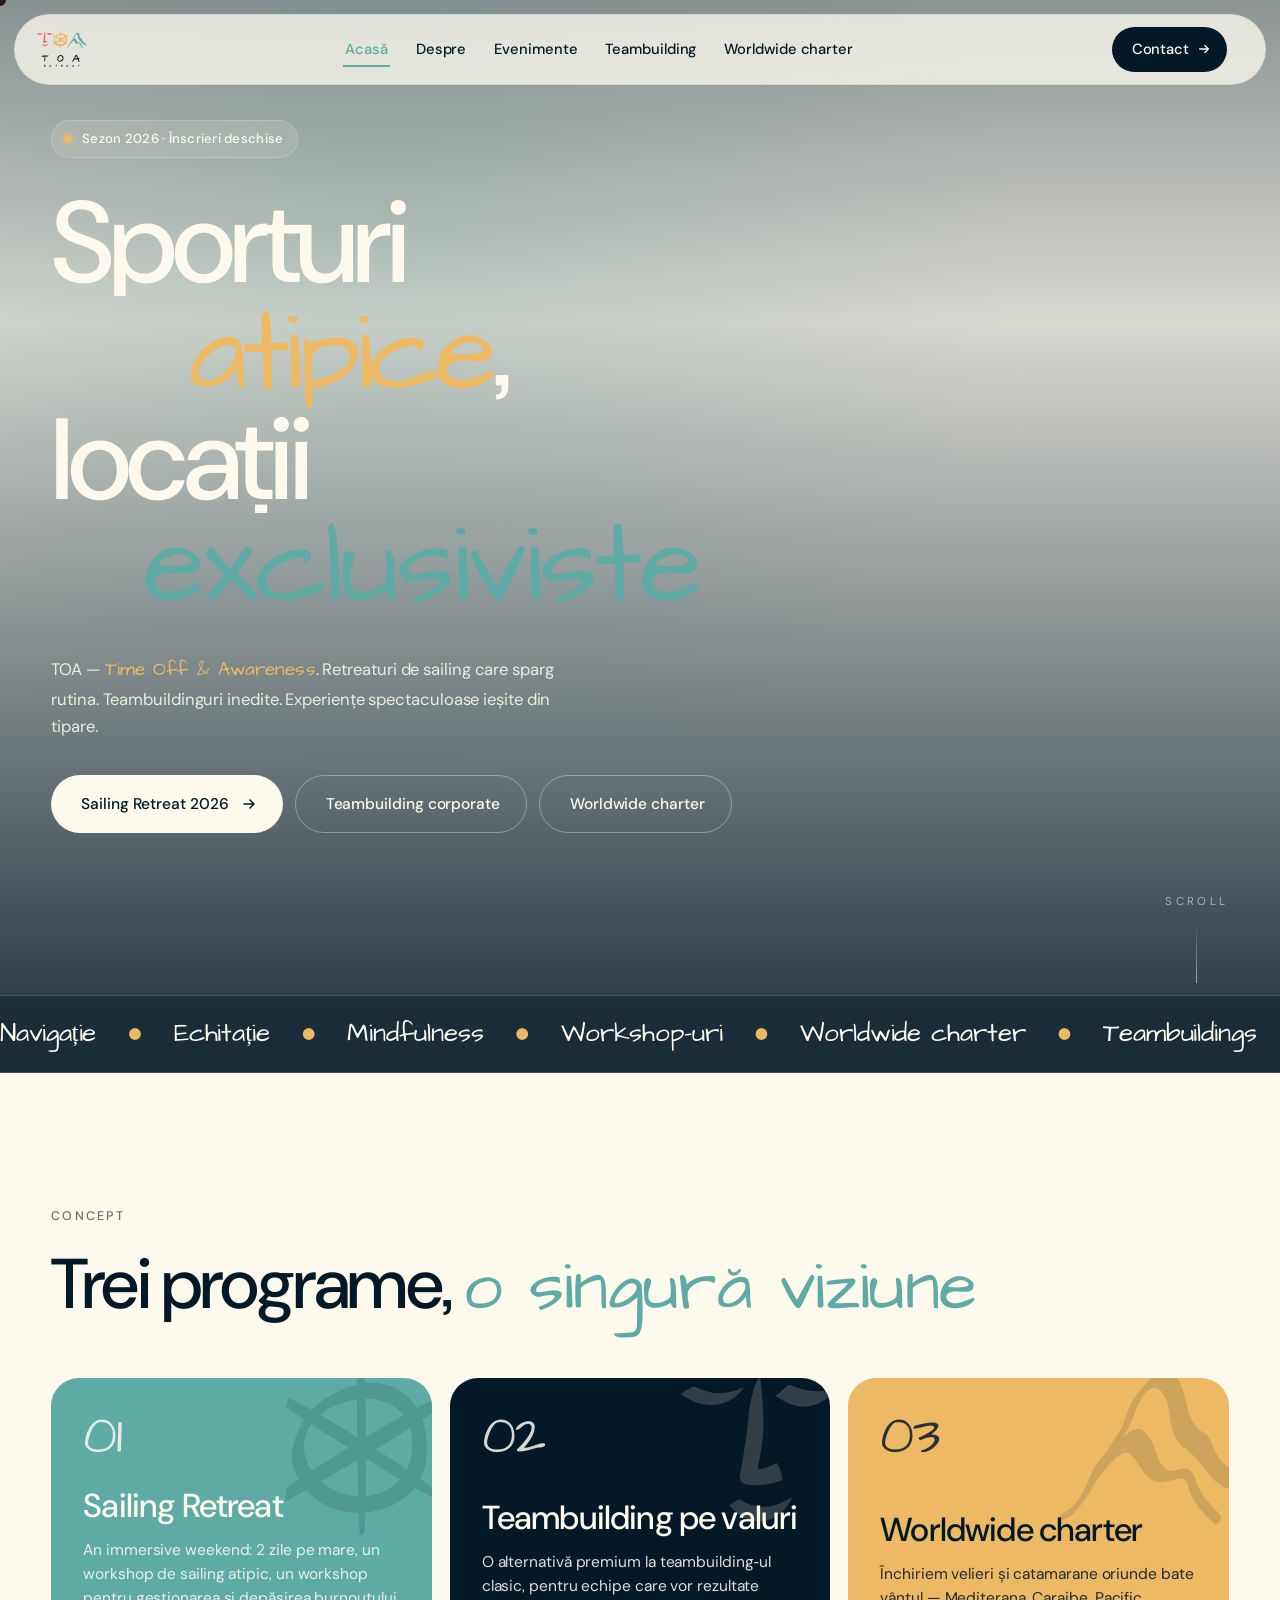
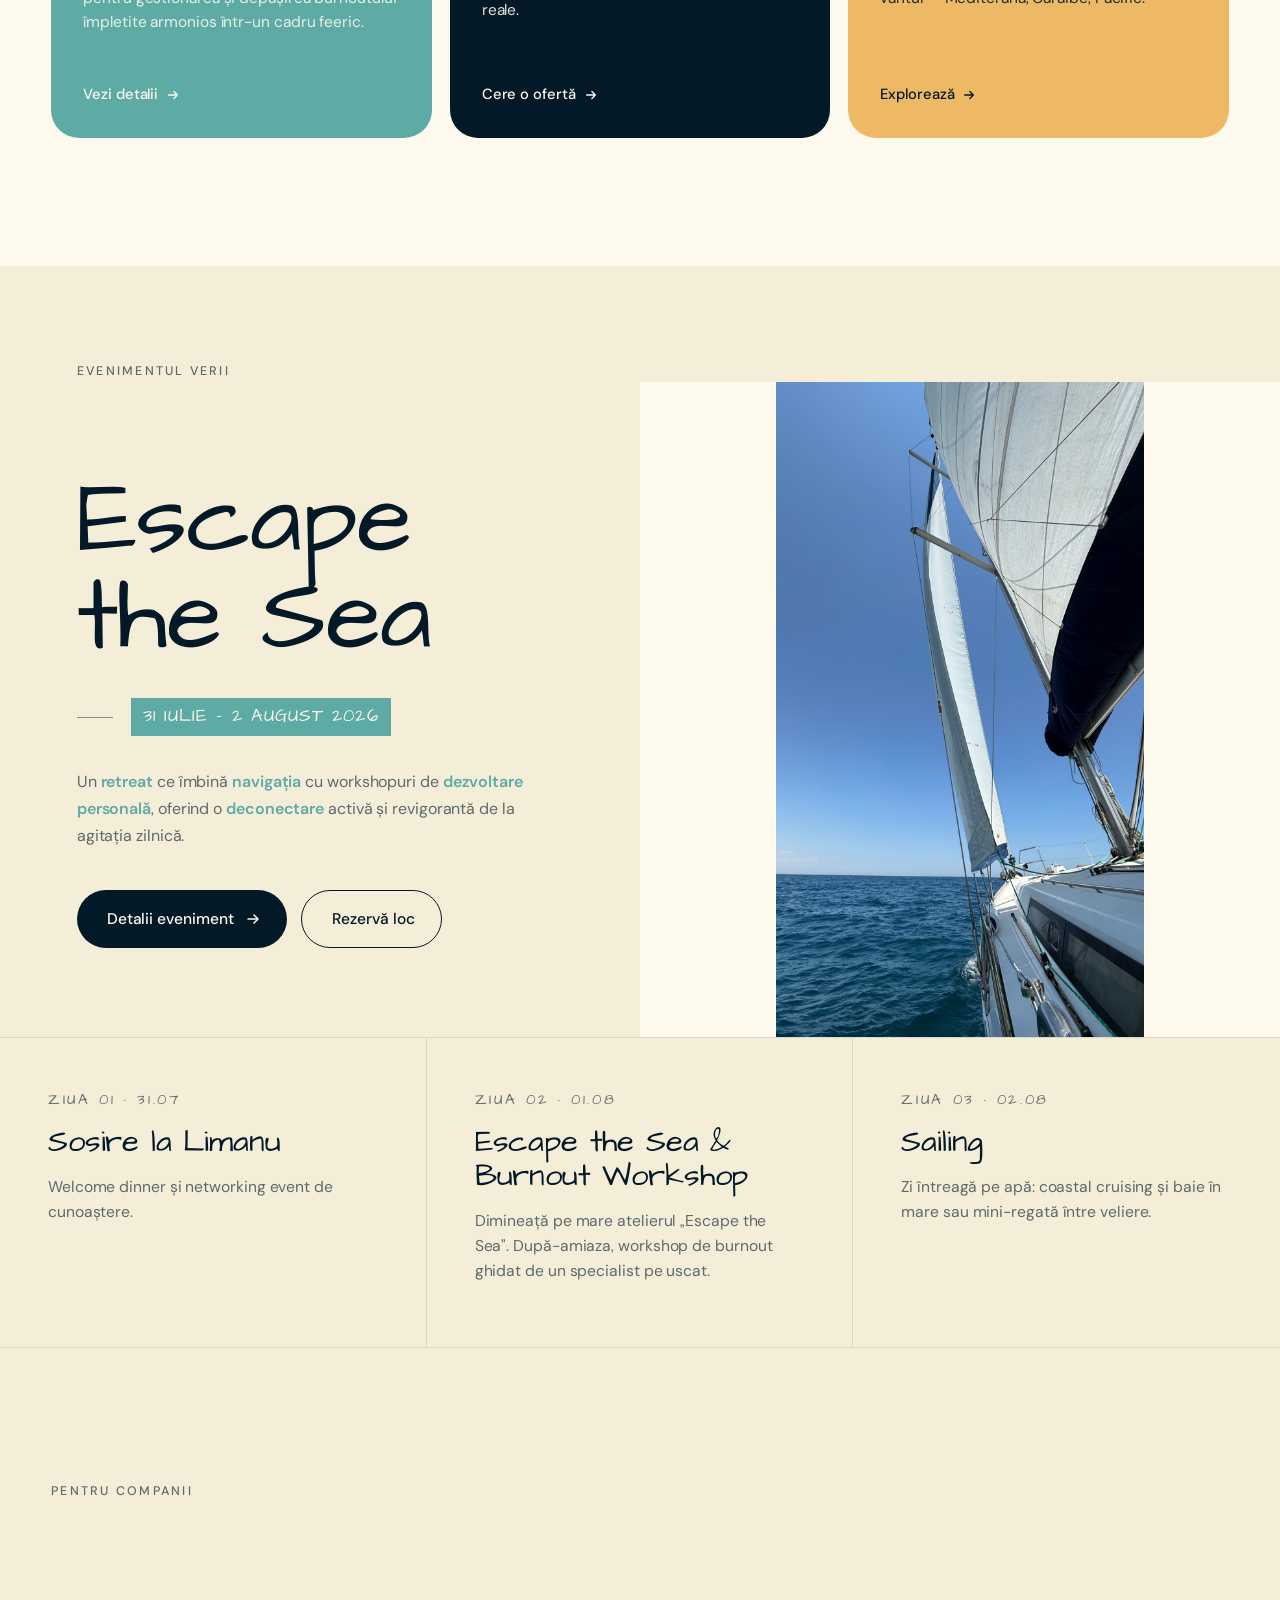
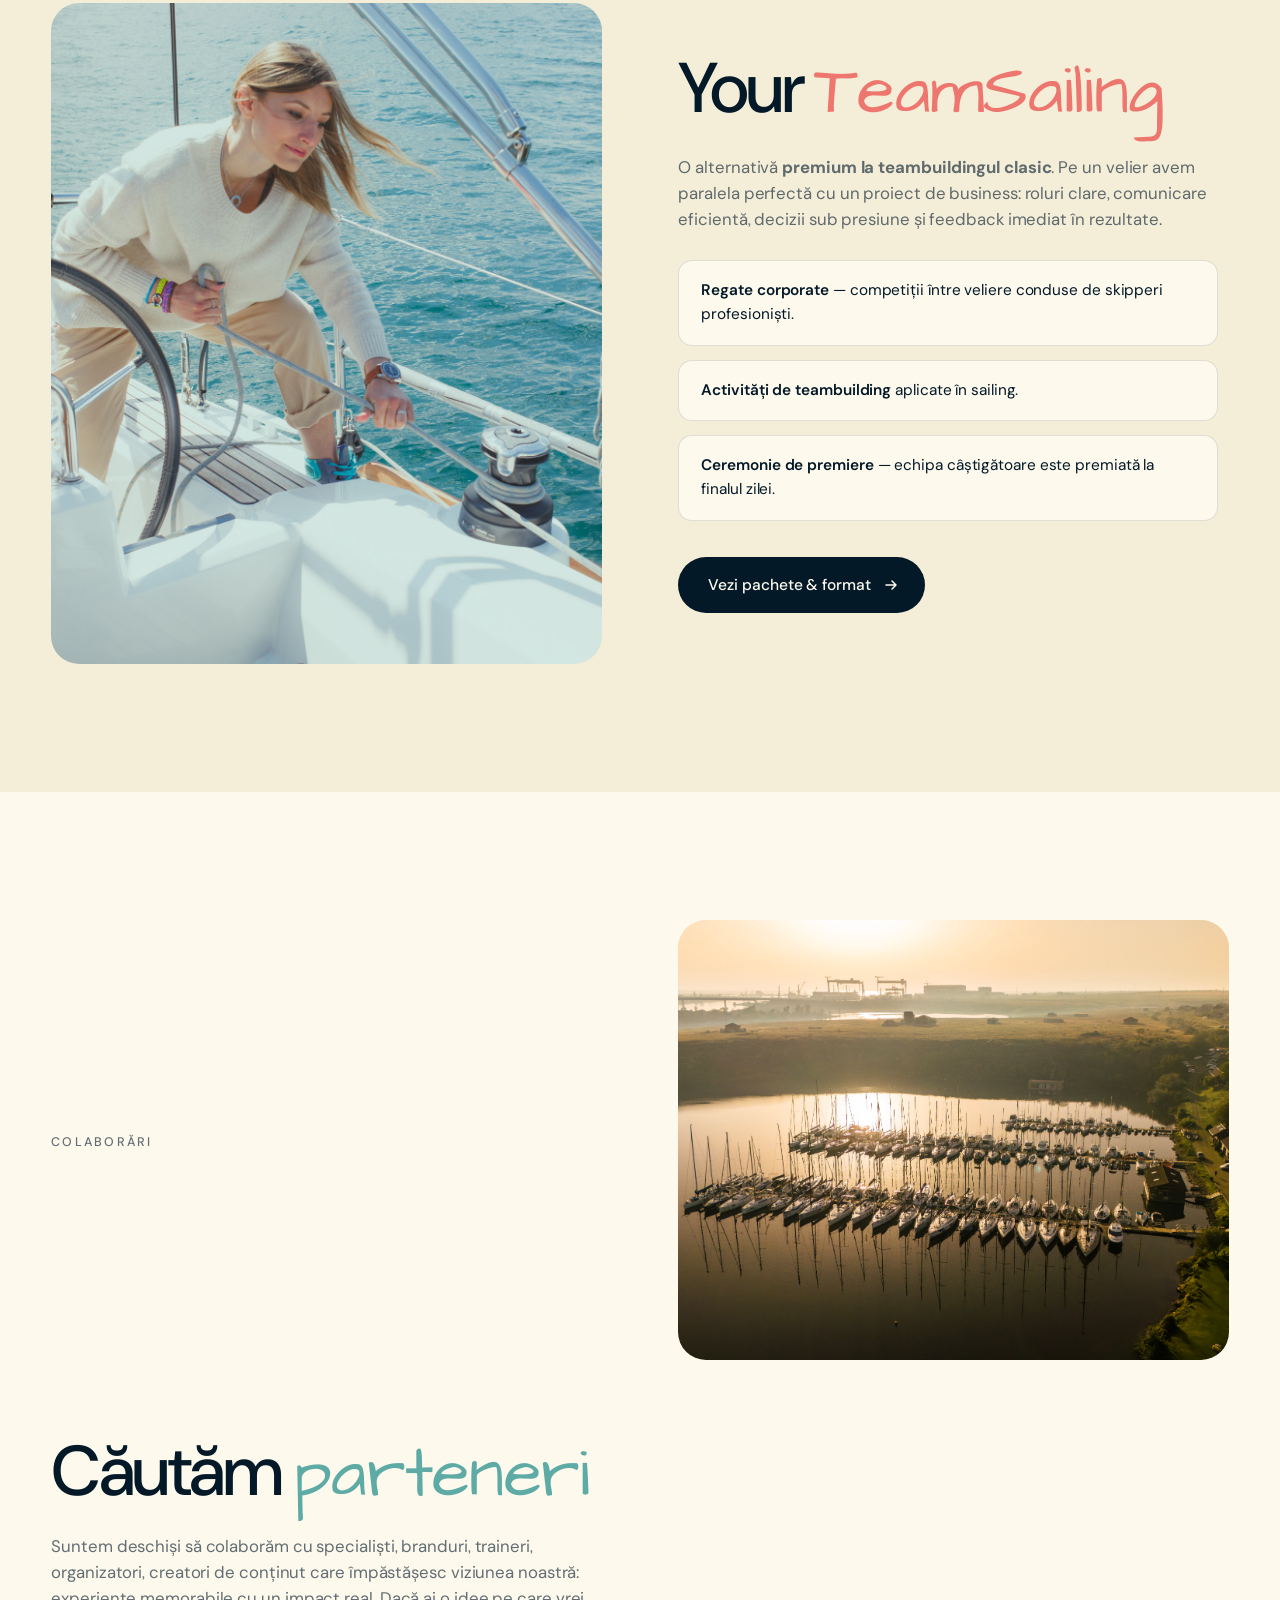
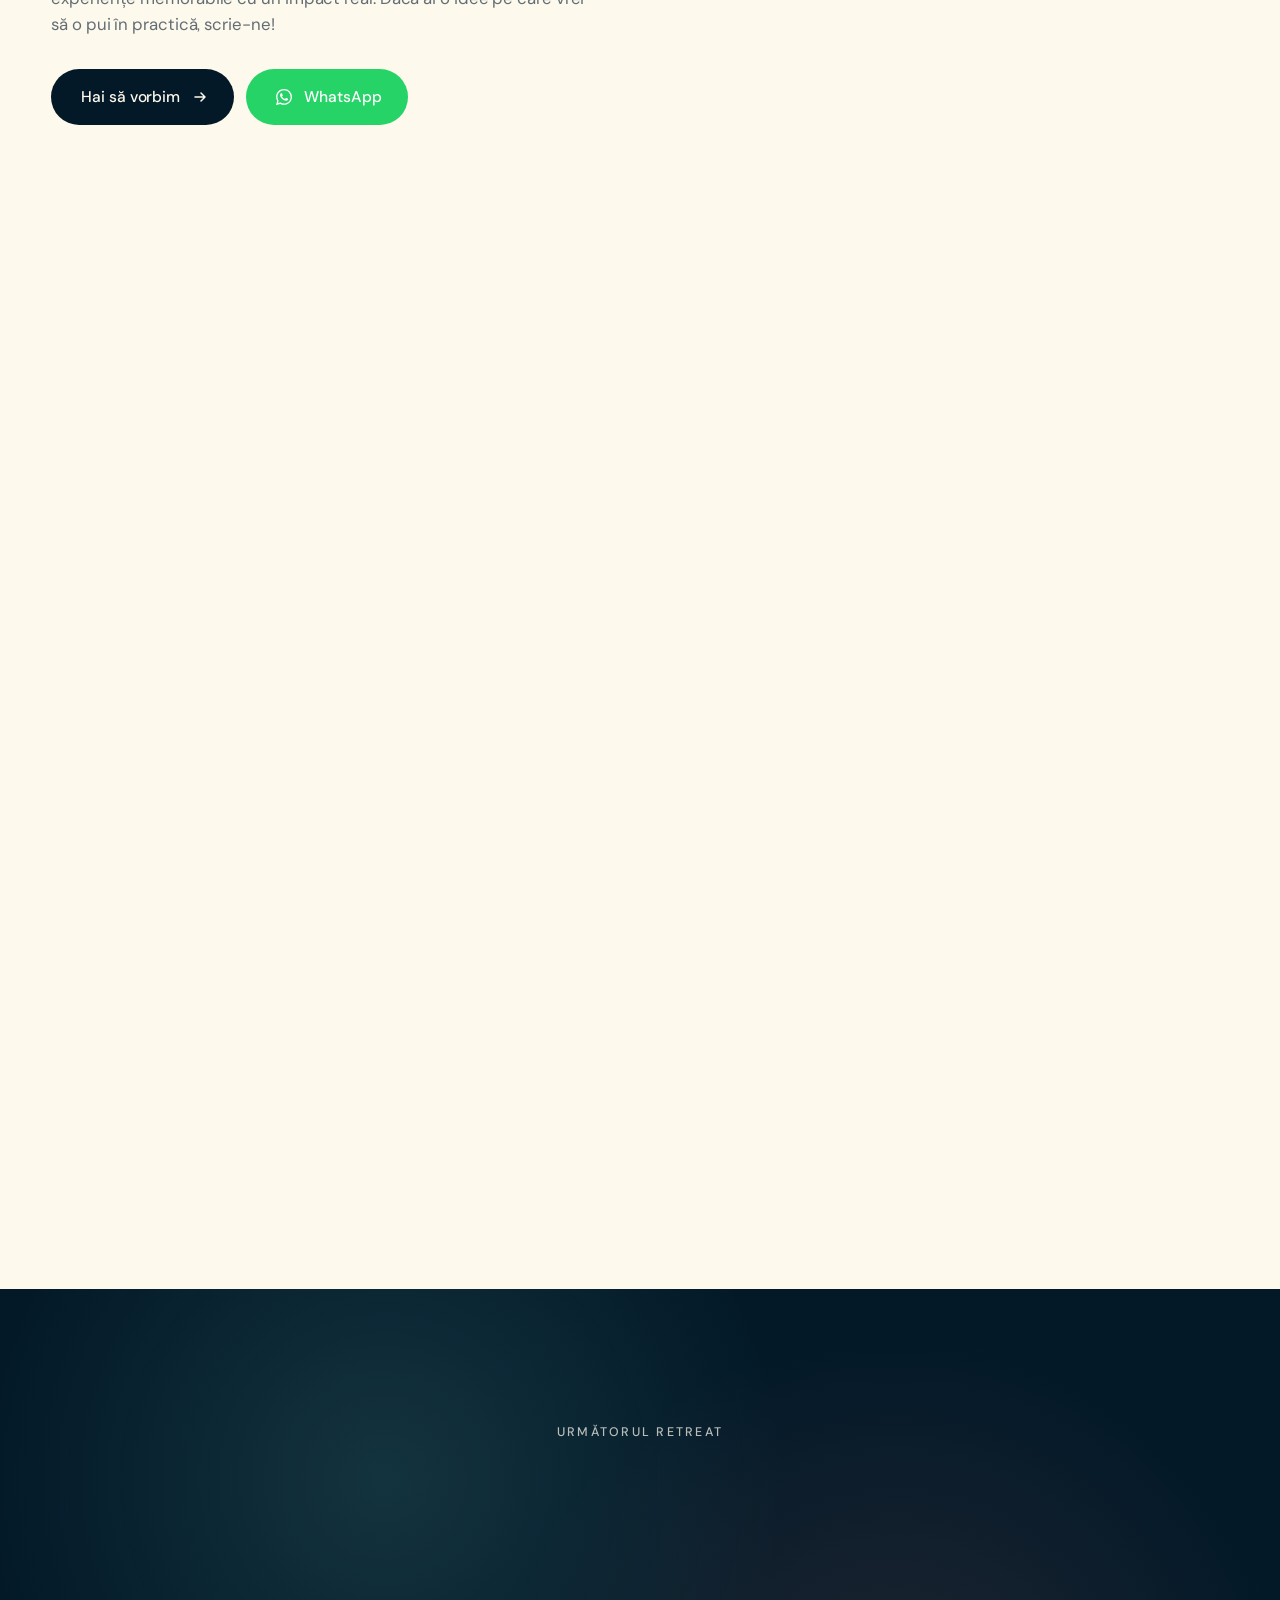
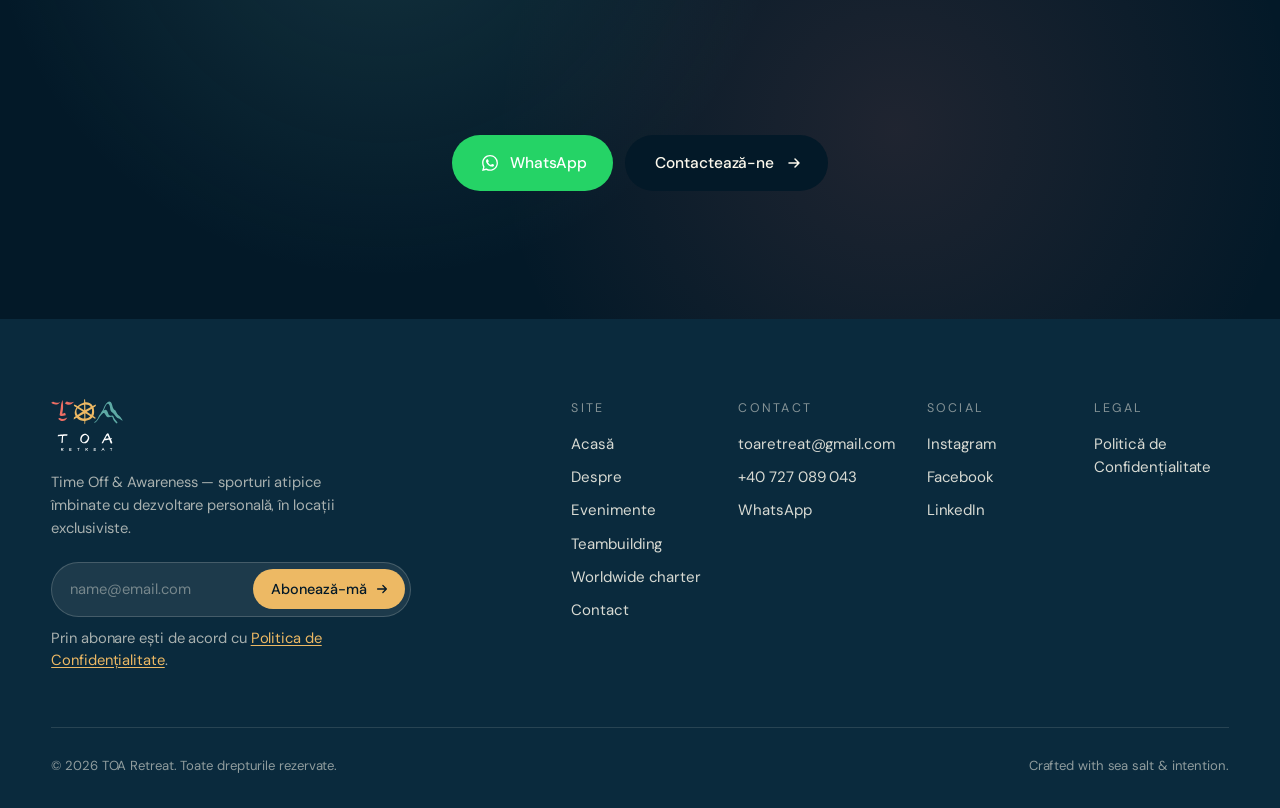
==== commit d025db2d: "Error messages nice" ====
--- a/index.html
+++ b/index.html
@@ -271,18 +271,10 @@
             Scrie-ne pentru rezervări, o ofertă corporate sau o colaborare; răspundem în câteva ore.
       </p>
       <div class="cta-strip__buttons">
-        <a class="btn btn--primary" href="evenimente.html#inscriere" style="background: var(--galben); color: var(--ink);">
-          <span>Înscrie-te la Retreat</span>
-          <svg viewBox="0 0 16 16"><path d="M3 8h10M9 4l4 4-4 4" stroke="currentColor" stroke-width="1.5" fill="none" stroke-linecap="round" stroke-linejoin="round"/></svg>
-        </a>
         <a class="btn btn--whatsapp" href="https://wa.me/40727089043" target="_blank" rel="noopener">
           <svg viewBox="0 0 24 24" fill="currentColor"><path d="M17.472 14.382c-.297-.149-1.758-.867-2.03-.967-.273-.099-.471-.148-.67.15-.197.297-.767.966-.94 1.164-.173.199-.347.223-.644.075-.297-.15-1.255-.463-2.39-1.475-.883-.788-1.48-1.761-1.653-2.059-.173-.297-.018-.458.13-.606.134-.133.298-.347.446-.52.149-.174.198-.298.297-.497.099-.198.05-.371-.025-.52-.075-.149-.669-1.612-.916-2.207-.242-.579-.487-.5-.669-.51-.173-.008-.371-.01-.57-.01-.198 0-.52.074-.792.372-.272.297-1.04 1.016-1.04 2.479 0 1.462 1.065 2.875 1.213 3.074.149.198 2.096 3.2 5.077 4.487.709.306 1.262.489 1.694.625.712.227 1.36.195 1.871.118.571-.085 1.758-.719 2.006-1.413.248-.694.248-1.289.173-1.413-.074-.124-.272-.198-.57-.347m-5.421 7.403h-.004a9.87 9.87 0 01-5.031-1.378l-.361-.214-3.741.982.998-3.648-.235-.374a9.86 9.86 0 01-1.51-5.26c.001-5.45 4.436-9.884 9.888-9.884 2.64 0 5.122 1.03 6.988 2.898a9.825 9.825 0 012.893 6.994c-.003 5.45-4.437 9.884-9.885 9.884m8.413-18.297A11.815 11.815 0 0012.05 0C5.495 0 .16 5.335.157 11.892c0 2.096.547 4.142 1.588 5.945L.057 24l6.305-1.654a11.882 11.882 0 005.683 1.448h.005c6.554 0 11.89-5.335 11.893-11.893a11.821 11.821 0 00-3.48-8.413z"/></svg>
           <span>WhatsApp</span>
         </a>
-        <a class="btn btn--call" href="tel:+40727089043">
-          <svg viewBox="0 0 24 24" fill="currentColor"><path d="M20 15.5c-1.25 0-2.45-.2-3.57-.57-.35-.11-.74-.03-1.02.24l-2.2 2.2a15.05 15.05 0 0 1-6.59-6.59l2.2-2.21c.28-.27.36-.66.25-1.01A11.36 11.36 0 0 1 8.5 4c0-.55-.45-1-1-1H4c-.55 0-1 .45-1 1 0 9.39 7.61 17 17 17 .55 0 1-.45 1-1v-3.5c0-.55-.45-1-1-1z"/></svg>
-          <span>Sună acum</span>
-        </a>
           <a class="btn btn--primary" href="contact.html">
               <span>Contactează-ne</span>
               <svg viewBox="0 0 16 16"><path d="M3 8h10M9 4l4 4-4 4" stroke="currentColor" stroke-width="1.5" fill="none" stroke-linecap="round" stroke-linejoin="round"/></svg>
--- a/styles.css
+++ b/styles.css
@@ -2071,6 +2071,46 @@
 .form-light .form__check a:hover { color: var(--bej); }
 .form__submit { justify-self: start; margin-top: 8px; }
 
+/* Validation error messages */
+.form__error {
+  display: block;
+  font-size: 0.78rem;
+  font-weight: 500;
+  color: var(--rosu);
+  margin-top: 5px;
+  line-height: 1.4;
+}
+/* Invalid field border — light form */
+.form__field input[aria-invalid],
+.form__field select[aria-invalid],
+.form__field textarea[aria-invalid] {
+  border-color: var(--rosu) !important;
+}
+/* Invalid field border — dark form */
+.form-light .form__field input[aria-invalid],
+.form-light .form__field select[aria-invalid],
+.form-light .form__field textarea[aria-invalid] {
+  border-color: var(--rosu) !important;
+}
+/* Invalid newsletter email */
+.newsletter__row input[aria-invalid],
+.footer__newsletter input[aria-invalid] {
+  border-color: var(--rosu) !important;
+}
+/* Error after newsletter row or checkbox label */
+.newsletter__row + .form__error,
+.newsletter__check + .form__error,
+.footer__newsletter-check + .form__error,
+.form__check + .form__error {
+  margin-top: 6px;
+}
+/* Error color on dark sections */
+.form-light .form__error,
+.newsletter .form__error,
+.footer__brand .form__error {
+  color: #ff8080;
+}
+
 .form-light .form__field input,
 .form-light .form__field select,
 .form-light .form__field textarea {
@@ -2217,6 +2257,29 @@
   transition: color var(--t-fast);
 }
 .footer__newsletter-note a:hover { color: var(--bej); }
+.footer__newsletter-check {
+  display: flex;
+  align-items: flex-start;
+  gap: 8px;
+  margin-top: 10px;
+  max-width: 360px;
+  font-size: 0.78rem;
+  color: rgba(253, 249, 237, 0.5);
+  line-height: 1.5;
+  cursor: pointer;
+}
+.footer__newsletter-check input[type="checkbox"] {
+  margin-top: 2px;
+  flex-shrink: 0;
+  accent-color: var(--galben);
+}
+.footer__newsletter-check a {
+  color: var(--galben);
+  text-decoration: underline;
+  text-underline-offset: 2px;
+  transition: color var(--t-fast);
+}
+.footer__newsletter-check a:hover { color: var(--bej); }
 .footer__cols {
   display: grid;
   grid-template-columns: repeat(4, 1fr);
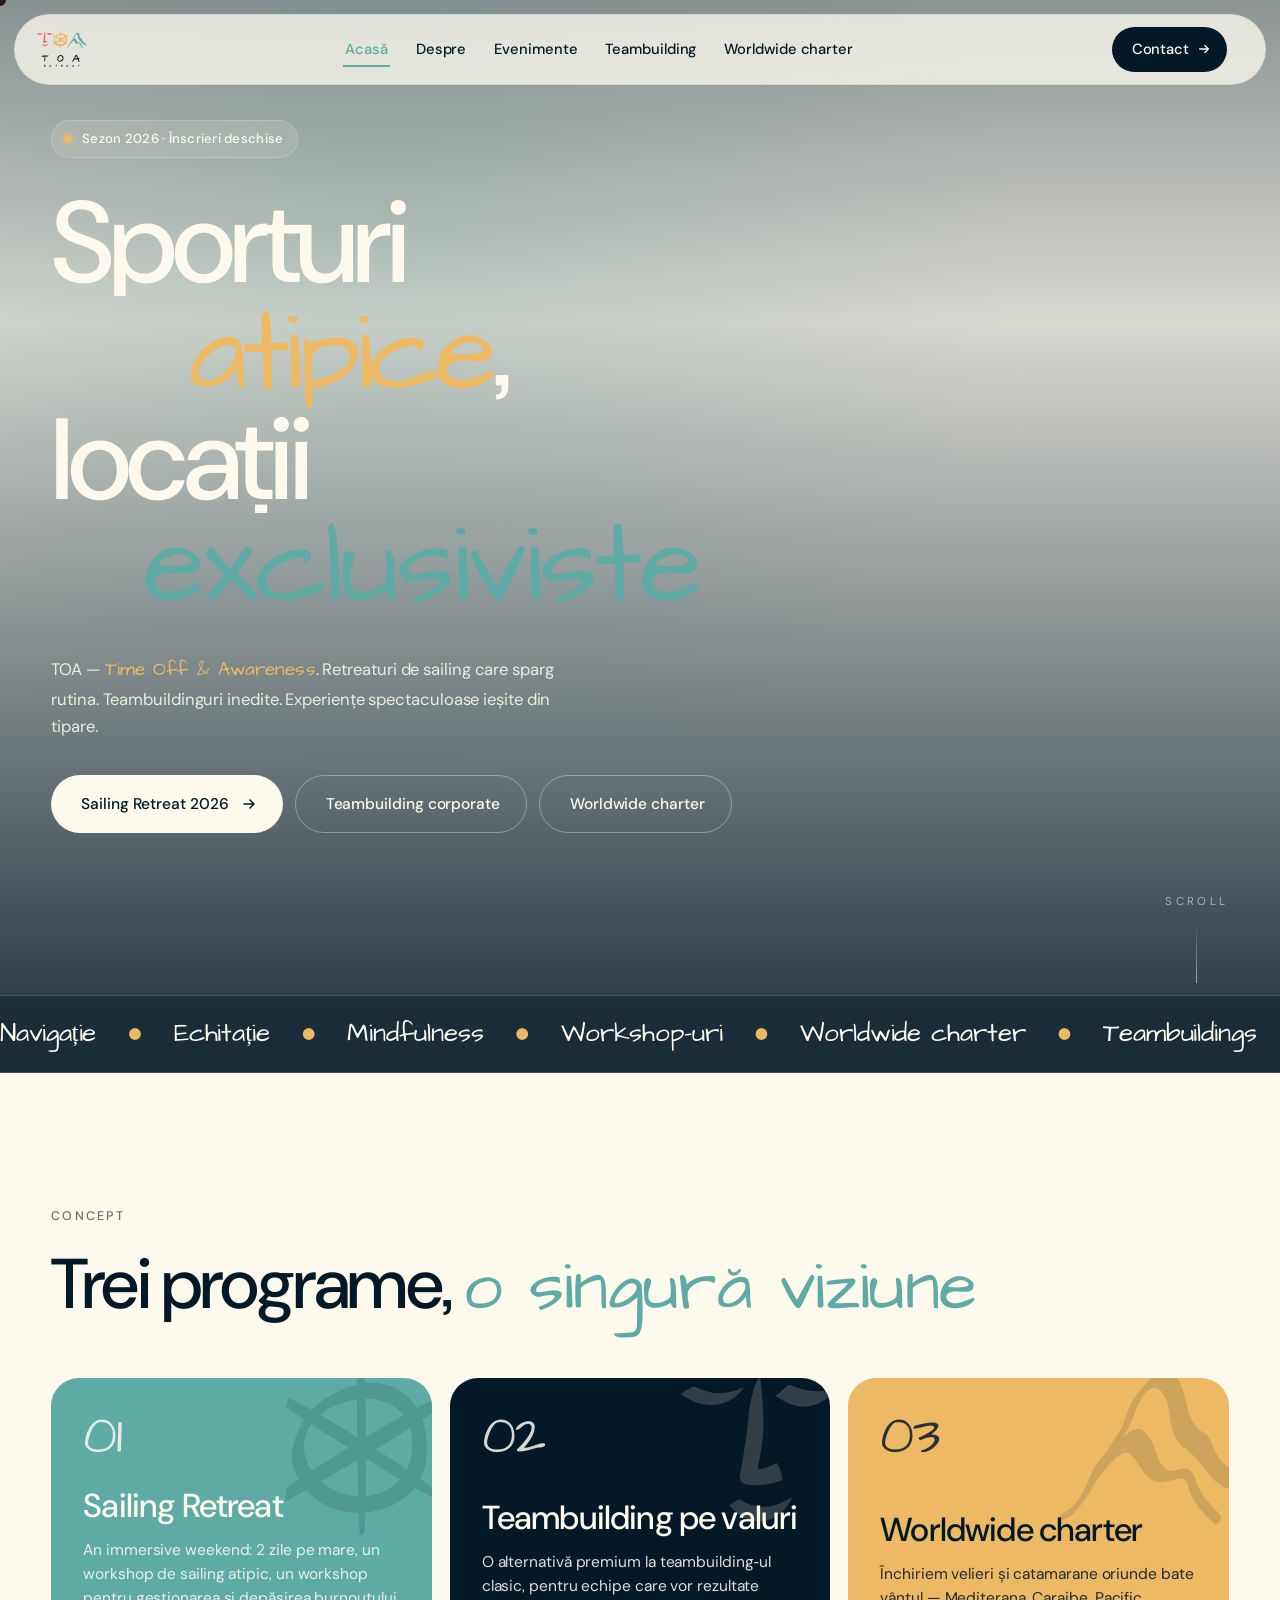
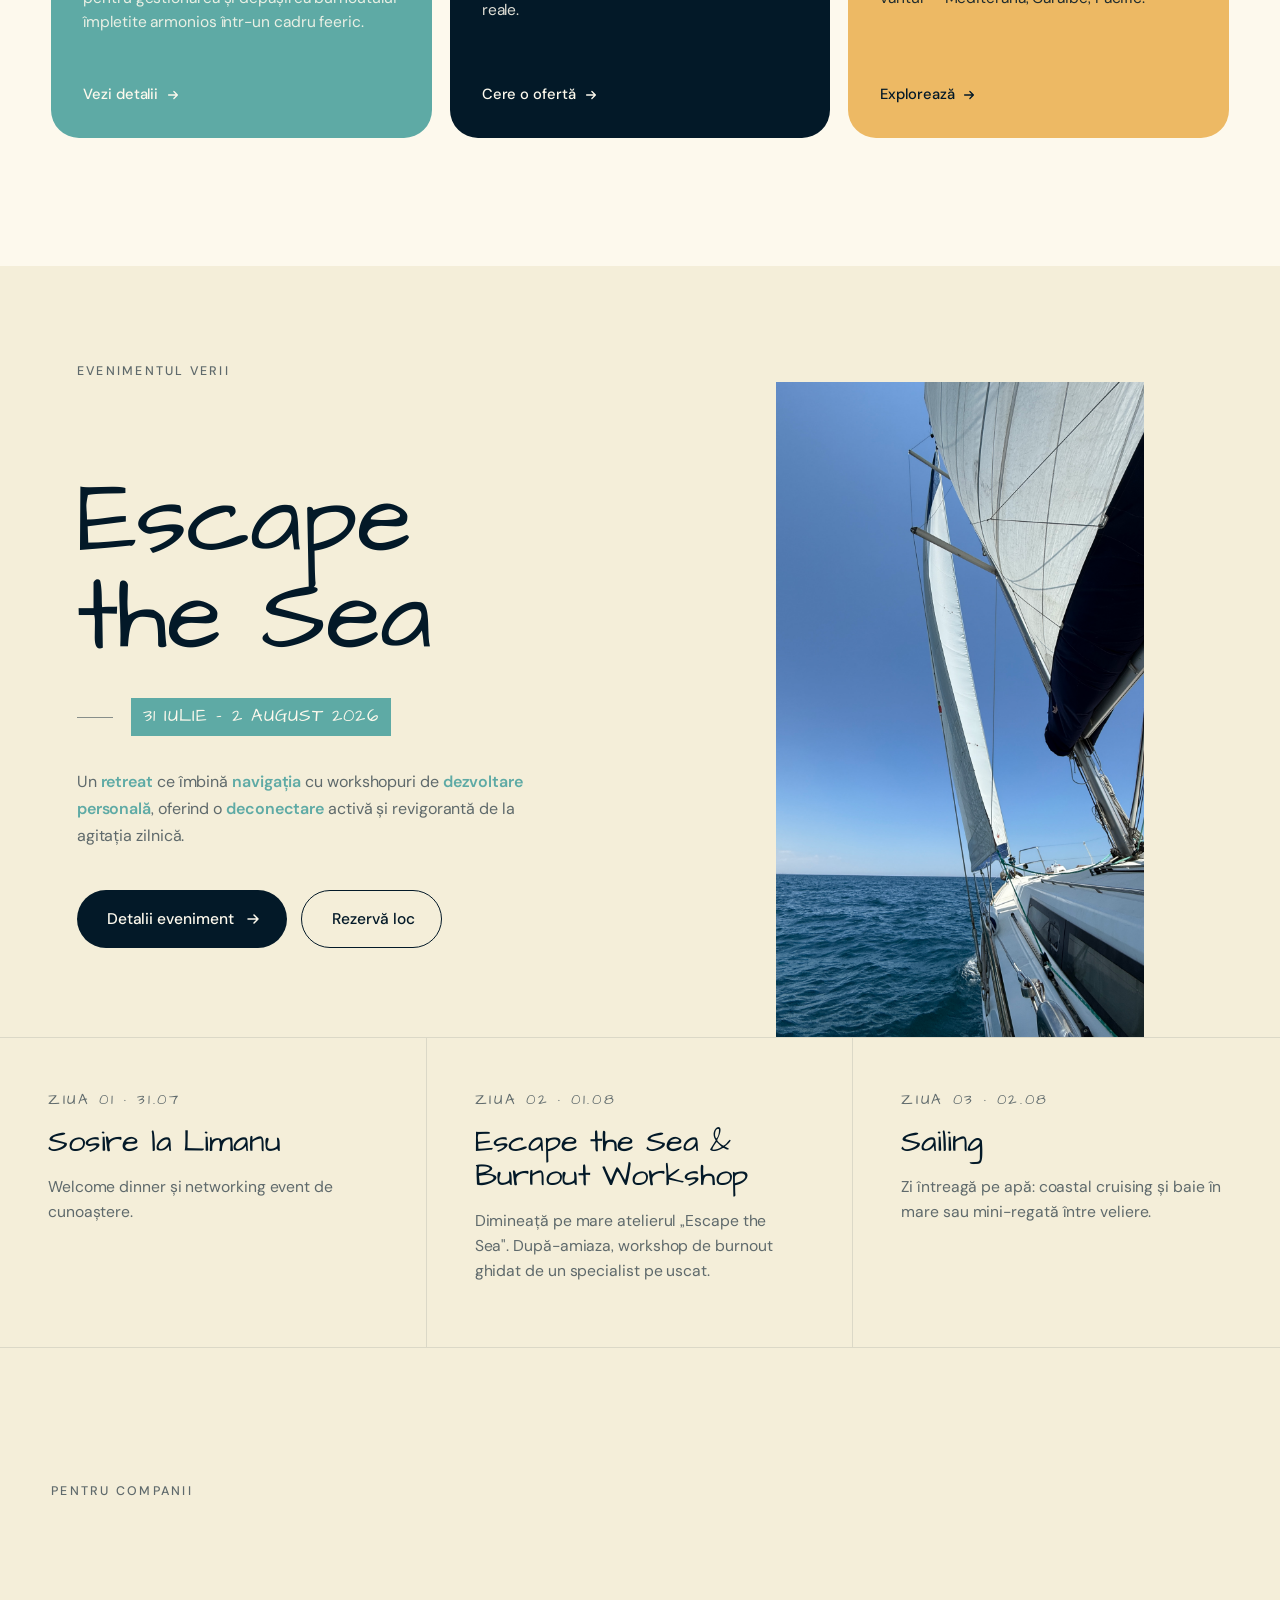
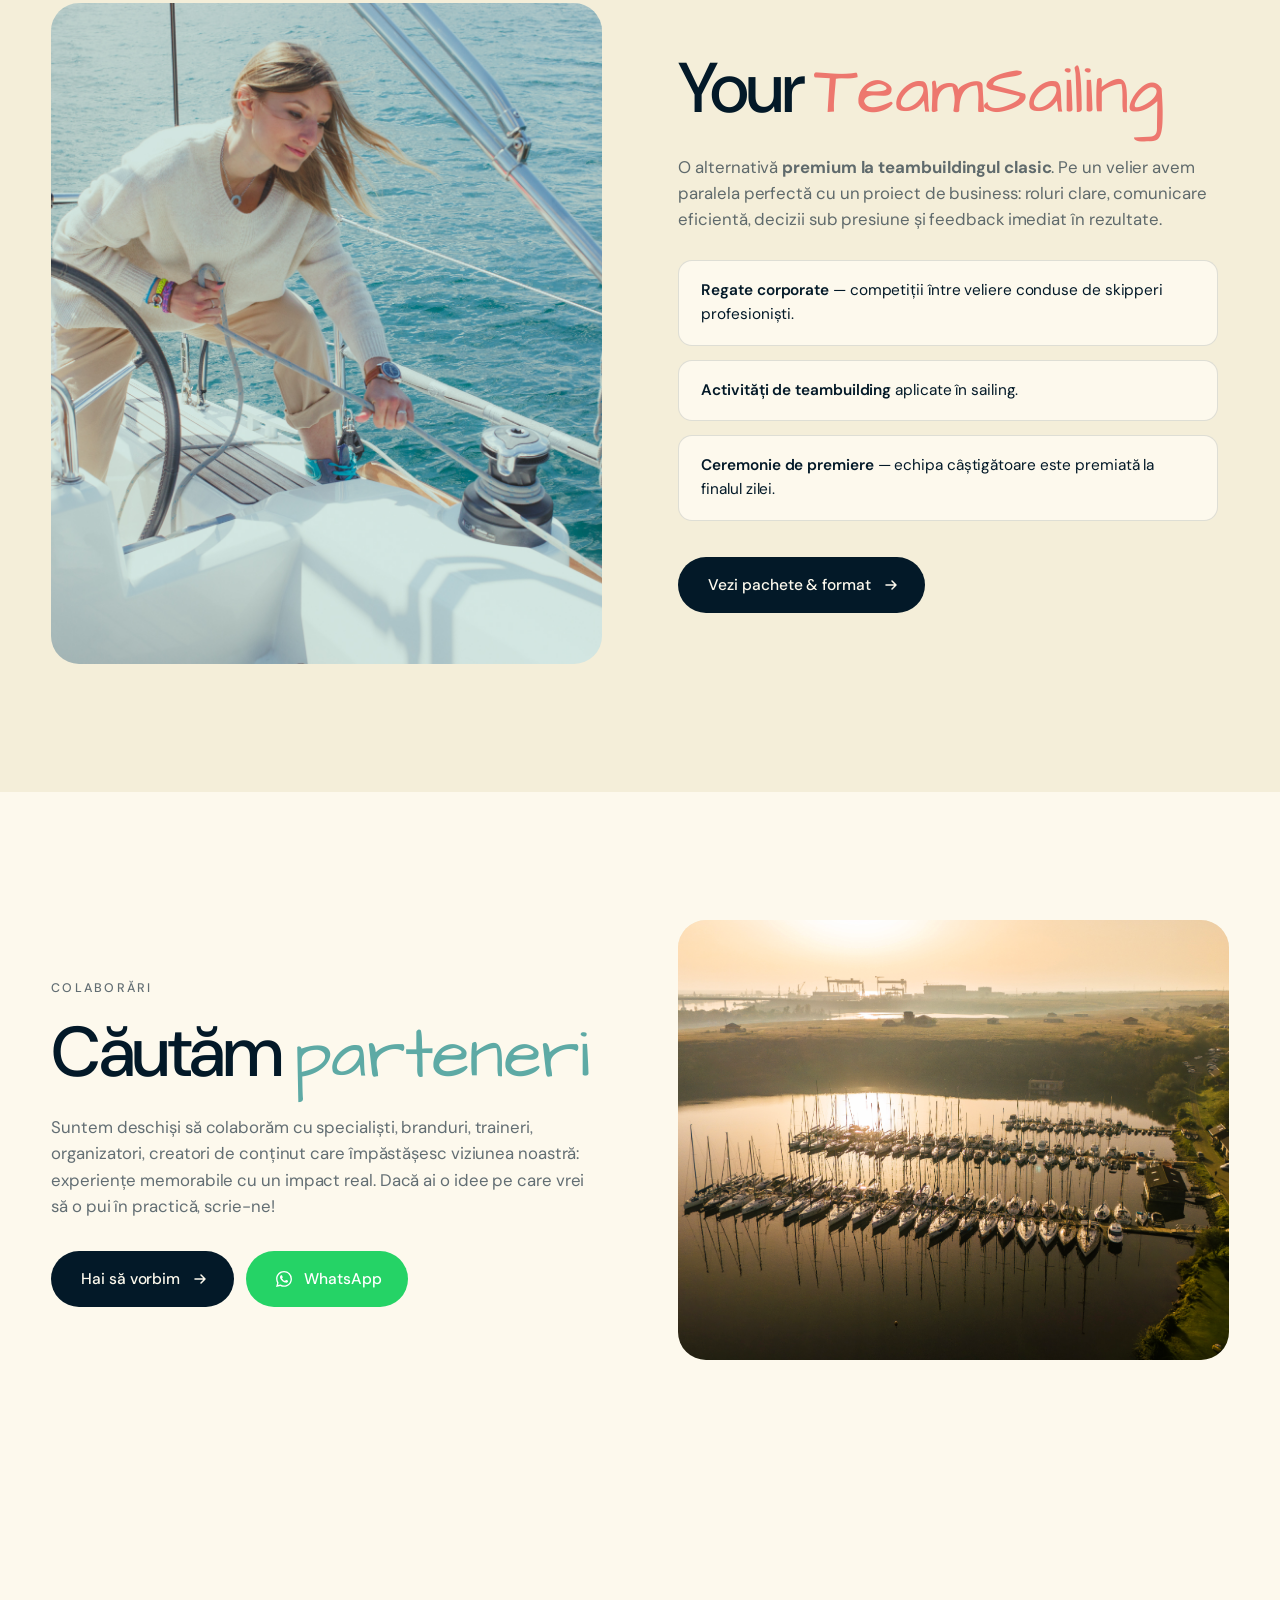
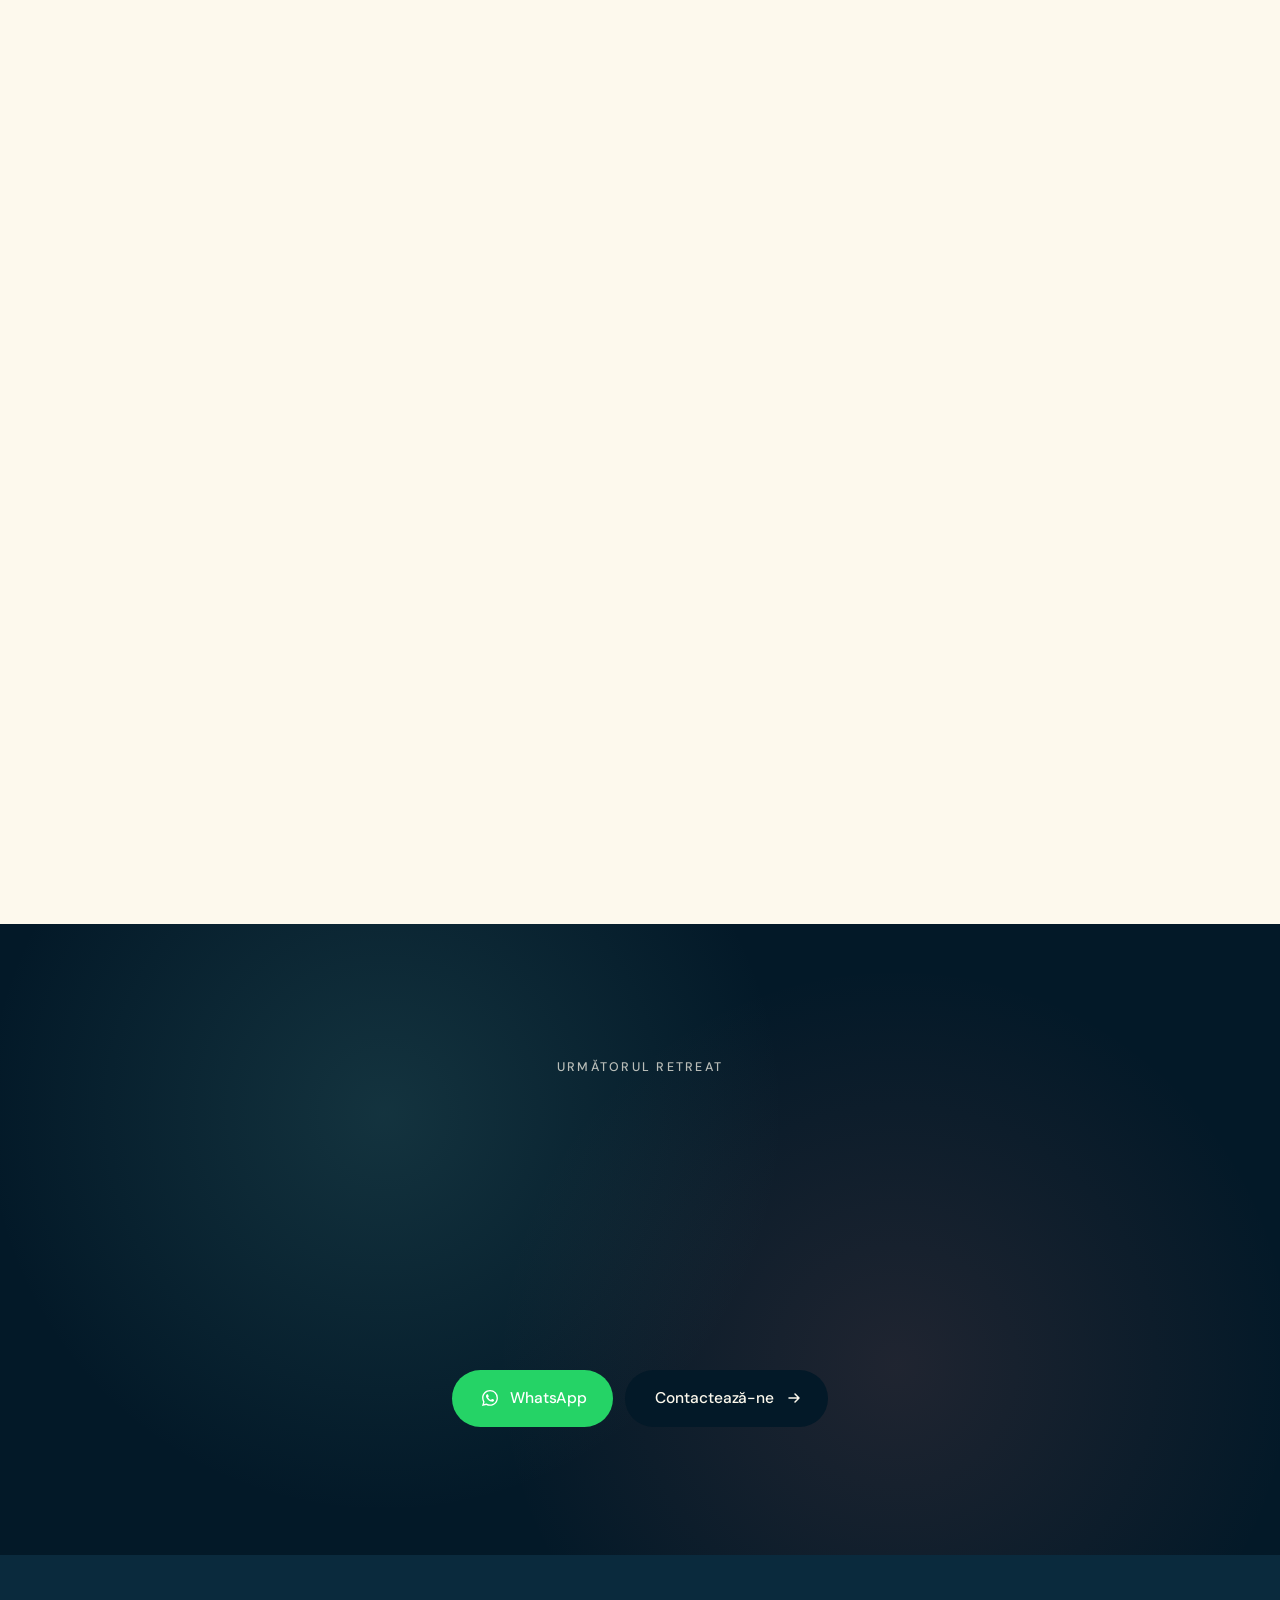
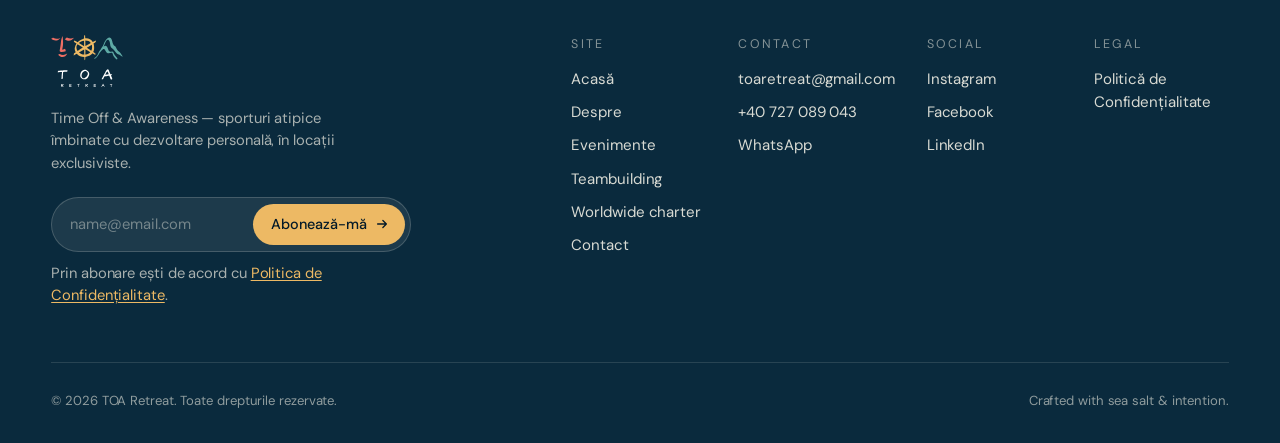
==== commit f68e019a: "photos fixed" ====
--- a/index.html
+++ b/index.html
@@ -197,13 +197,8 @@
   <!-- Collaborations: open invitation -->
   <section class="collab">
     <div class="collab__inner">
-        <div class="">
-            <span class="eyebrow">Colaborări</span>
-        </div>
-      <div class="collab__visual">
-        <img src="images/aerial.jpg" alt="Vedere aeriană cu velieri" />
-      </div>
       <div class="collab__text">
+        <span class="eyebrow">Colaborări</span>
         <h2 class="display">Căutăm <em>parteneri</em></h2>
         <p>
           Suntem deschiși să colaborăm cu specialiști, branduri, traineri, organizatori, creatori de conținut care împăstășesc viziunea noastră: experiențe memorabile cu un impact real. Dacă ai o idee pe care vrei să o pui în practică, scrie-ne!
@@ -218,6 +213,9 @@
             <span>WhatsApp</span>
           </a>
         </div>
+      </div>
+      <div class="collab__visual">
+        <img src="images/aerial.jpg" alt="Vedere aeriană cu velieri" />
       </div>
     </div>
   </section>
--- a/styles.css
+++ b/styles.css
@@ -16,6 +16,7 @@
 
 /* ---------- Tokens ---------- */
 :root {
+  color-scheme: only light;
   --turcoaz: #5eaaa5;
   --galben:  #edb964;
   --rosu:    #ed776e;
@@ -1851,7 +1852,7 @@
   object-position: center 40%;
 }
 .collab__text { max-width: 560px; }
-.collab__text .eyebrow { margin-bottom: 24px; display: inline-block; }
+.collab__text .eyebrow { margin-bottom: 20px; display: inline-block; }
 .collab__text .display em { color: var(--turcoaz); }
 .collab__text p {
   margin-top: 24px;
@@ -2426,33 +2427,25 @@
 .float-cta {
   display: none;
   position: fixed;
-  bottom: 14px;
-  left: 14px;
-  right: 14px;
+  bottom: 20px;
+  right: 20px;
   z-index: 80;
-  gap: 8px;
-  padding: 8px;
-  border-radius: 999px;
-  background: rgba(3, 25, 40, 0.92);
-  backdrop-filter: blur(12px);
-  box-shadow: var(--shadow-deep);
-}
-.float-cta a {
-  flex: 1;
+}
+.float-cta__call,
+.float-cta__email { display: none; }
+.float-cta__wa {
   display: inline-flex;
   align-items: center;
-  justify-content: center;
-  gap: 6px;
-  padding: 12px 14px;
+  gap: 8px;
+  padding: 14px 28px;
   border-radius: 999px;
-  font-size: 0.86rem;
-  font-weight: 500;
+  font-size: 0.95rem;
+  font-weight: 600;
   white-space: nowrap;
-}
-.float-cta__wa { background: var(--whatsapp); color: white; }
-.float-cta__call { background: var(--galben); color: var(--ink); }
-.float-cta__email { background: rgba(253, 249, 237, 0.08); color: var(--bej); border: 1px solid rgba(253, 249, 237, 0.18); }
-.float-cta a svg { width: 16px; height: 16px; }
+  background: var(--whatsapp);
+  color: white;
+  box-shadow: 0 4px 20px rgba(37, 211, 102, 0.4);
+}
 
 /* ---------- Reveal animations ---------- */
 .reveal { opacity: 0; transform: translateY(30px); transition: opacity 0.9s ease, transform 0.9s ease; }
@@ -2608,6 +2601,7 @@
   min-height: 60vh;
   max-height: 78vh;
   align-items: stretch;
+  overflow: hidden;
 }
 .event-hero__panel {
   display: flex;
@@ -2668,7 +2662,7 @@
 .event-hero__cover {
   position: relative;
   overflow: hidden;
-  background: var(--bej);
+  background: var(--bej-2);
 }
 .event-hero__cover img {
   position: absolute;
@@ -2676,6 +2670,7 @@
   width: 100%;
   height: 100%;
   object-fit: contain;
+  object-position: center center;
   display: block;
 }
 
@@ -2727,12 +2722,9 @@
   }
   .event-day:last-child { border-bottom: none; }
 }
-@media (max-width: 1080px) {
-  .event-hero__cover img { object-fit: contain; }
-}
 @media (max-width: 600px) {
   .event-hero__panel { padding: 48px 22px; }
-  .event-hero__cover { aspect-ratio: 4/3; }
+  .event-hero__cover { aspect-ratio: 3/2; }
 }
 
 /* Founders section */
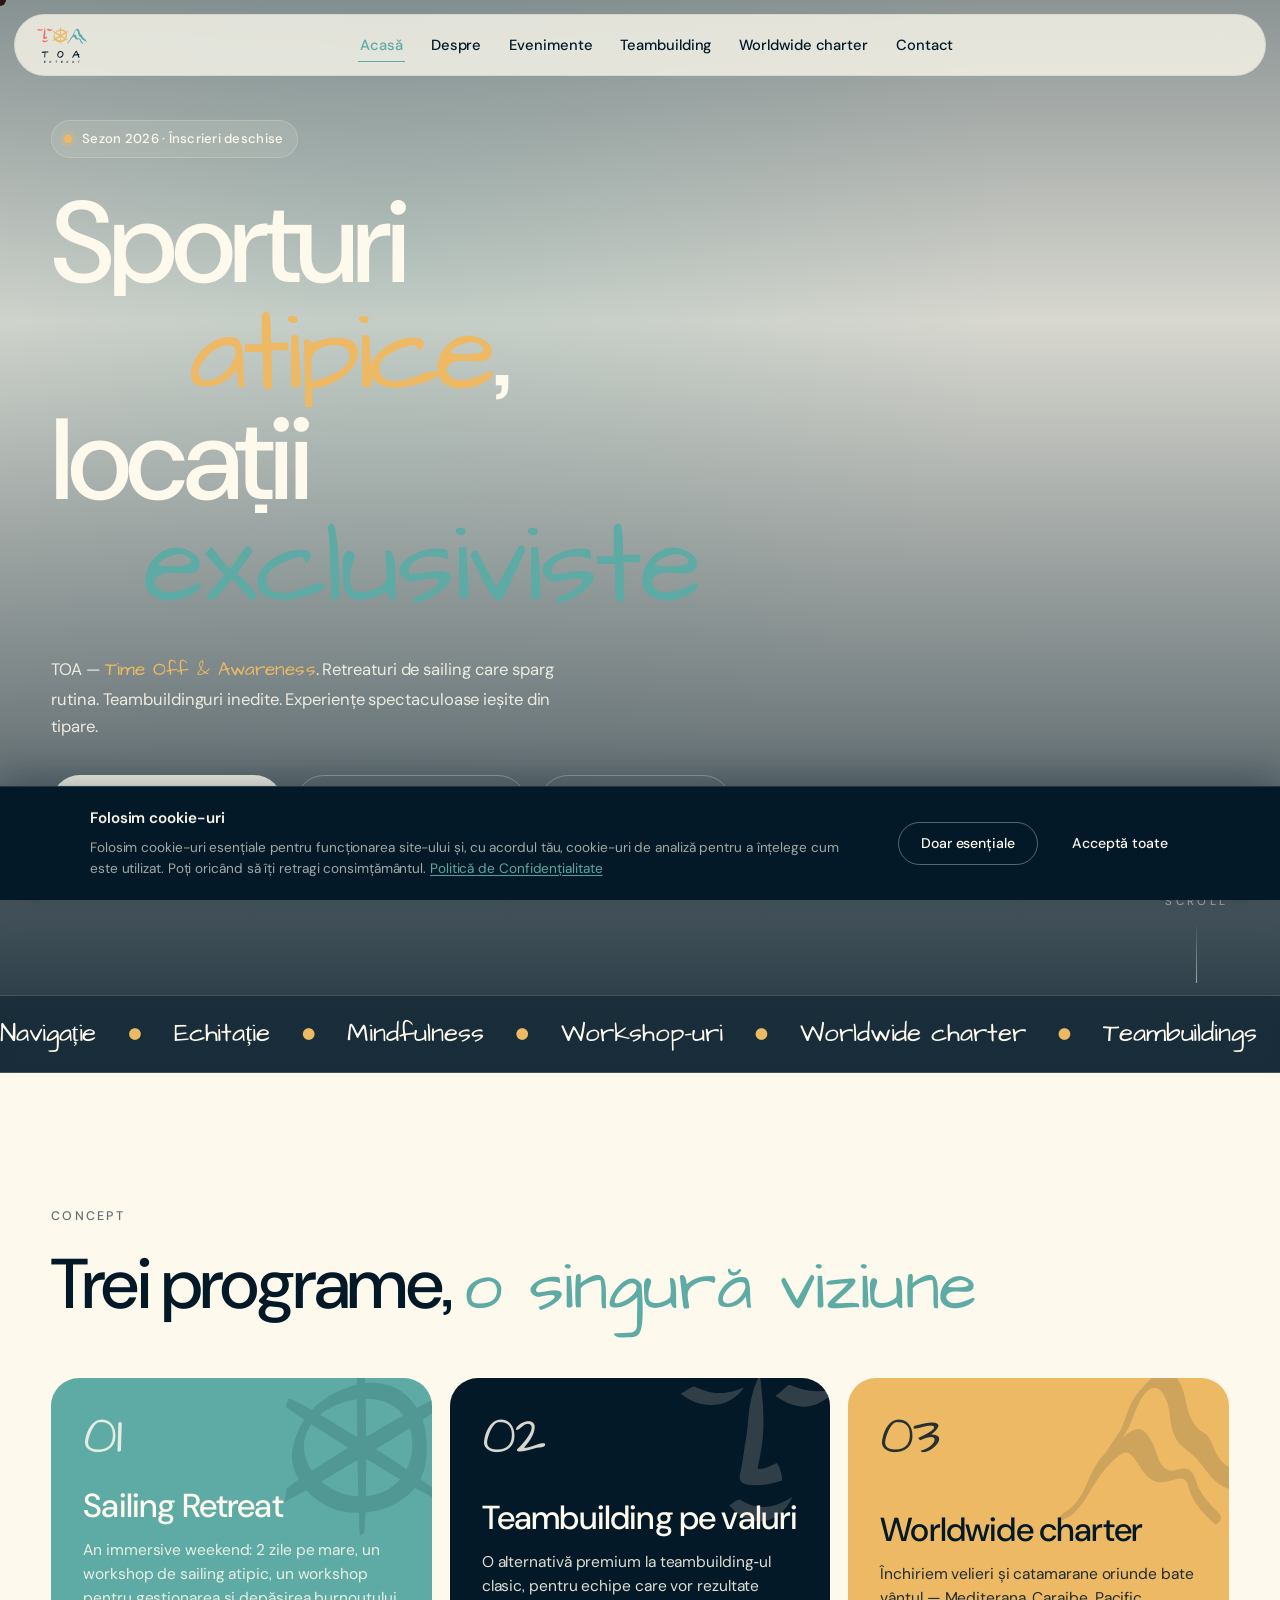
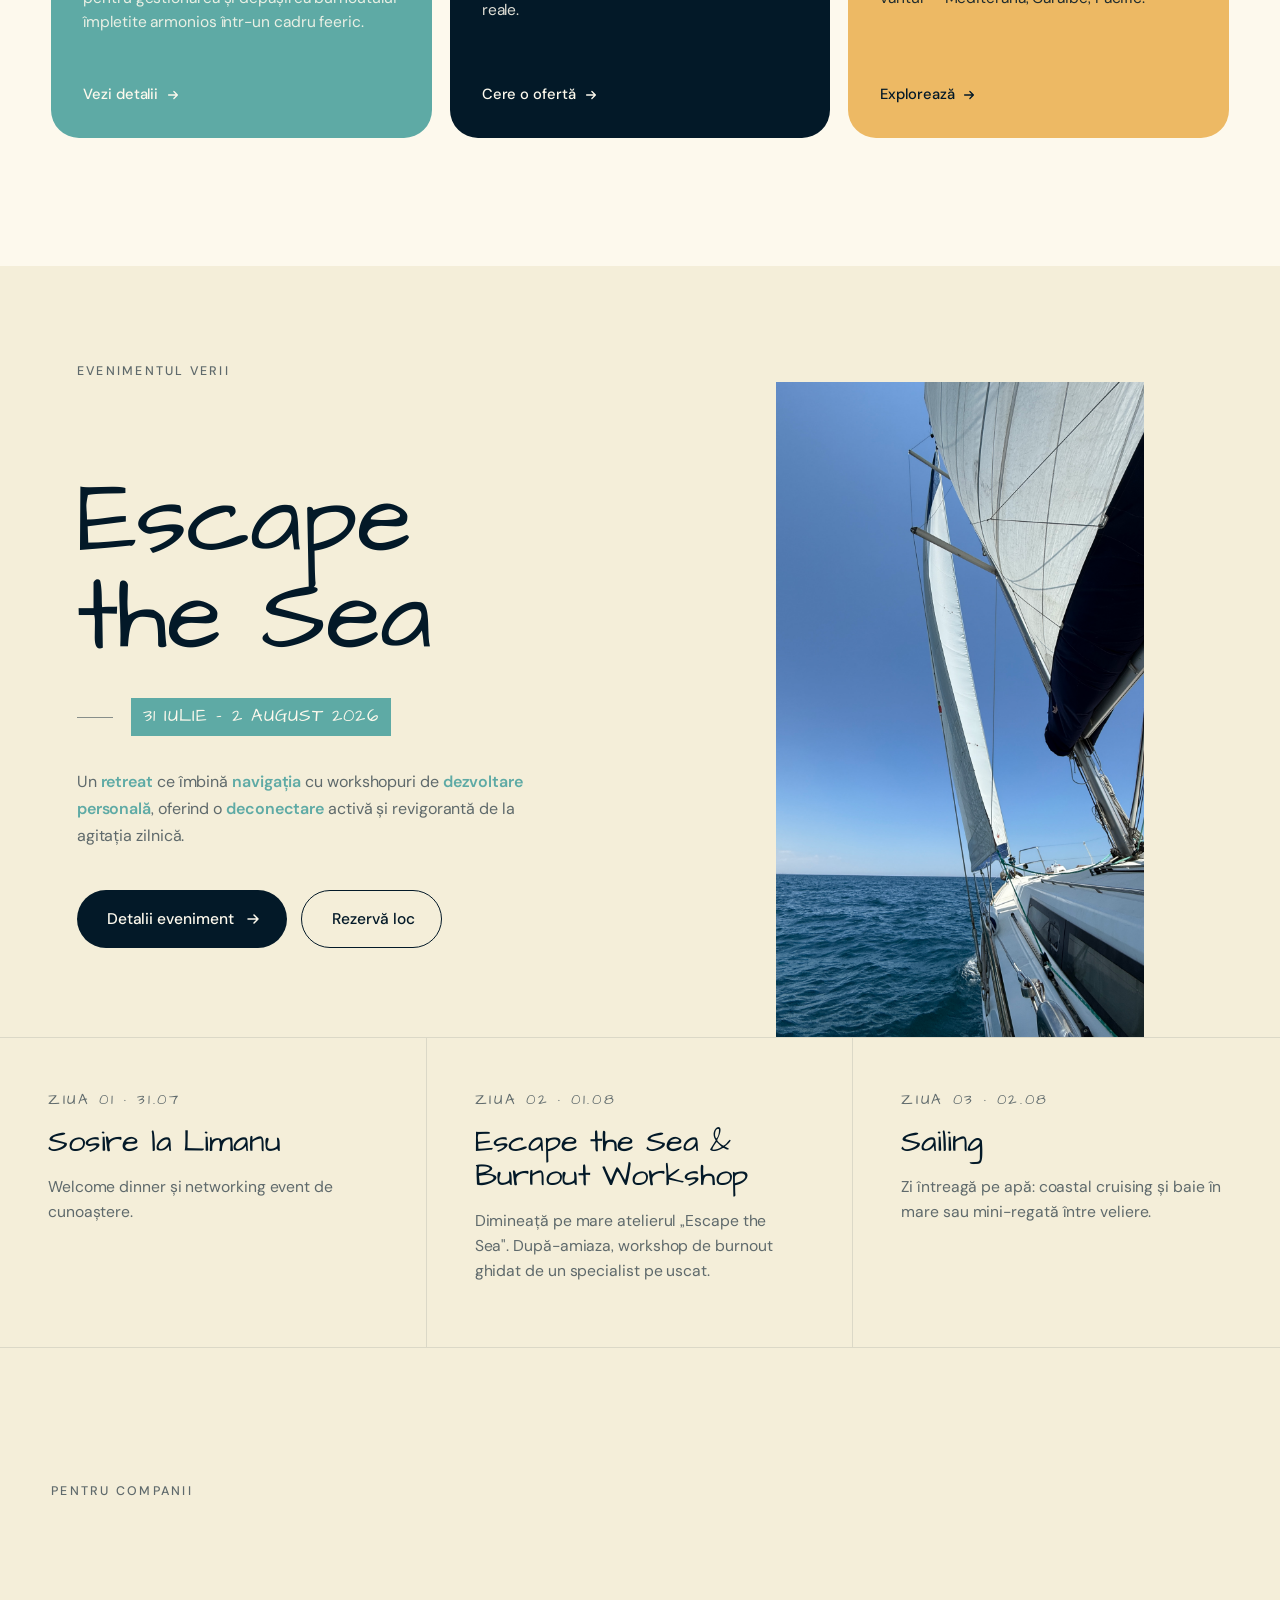
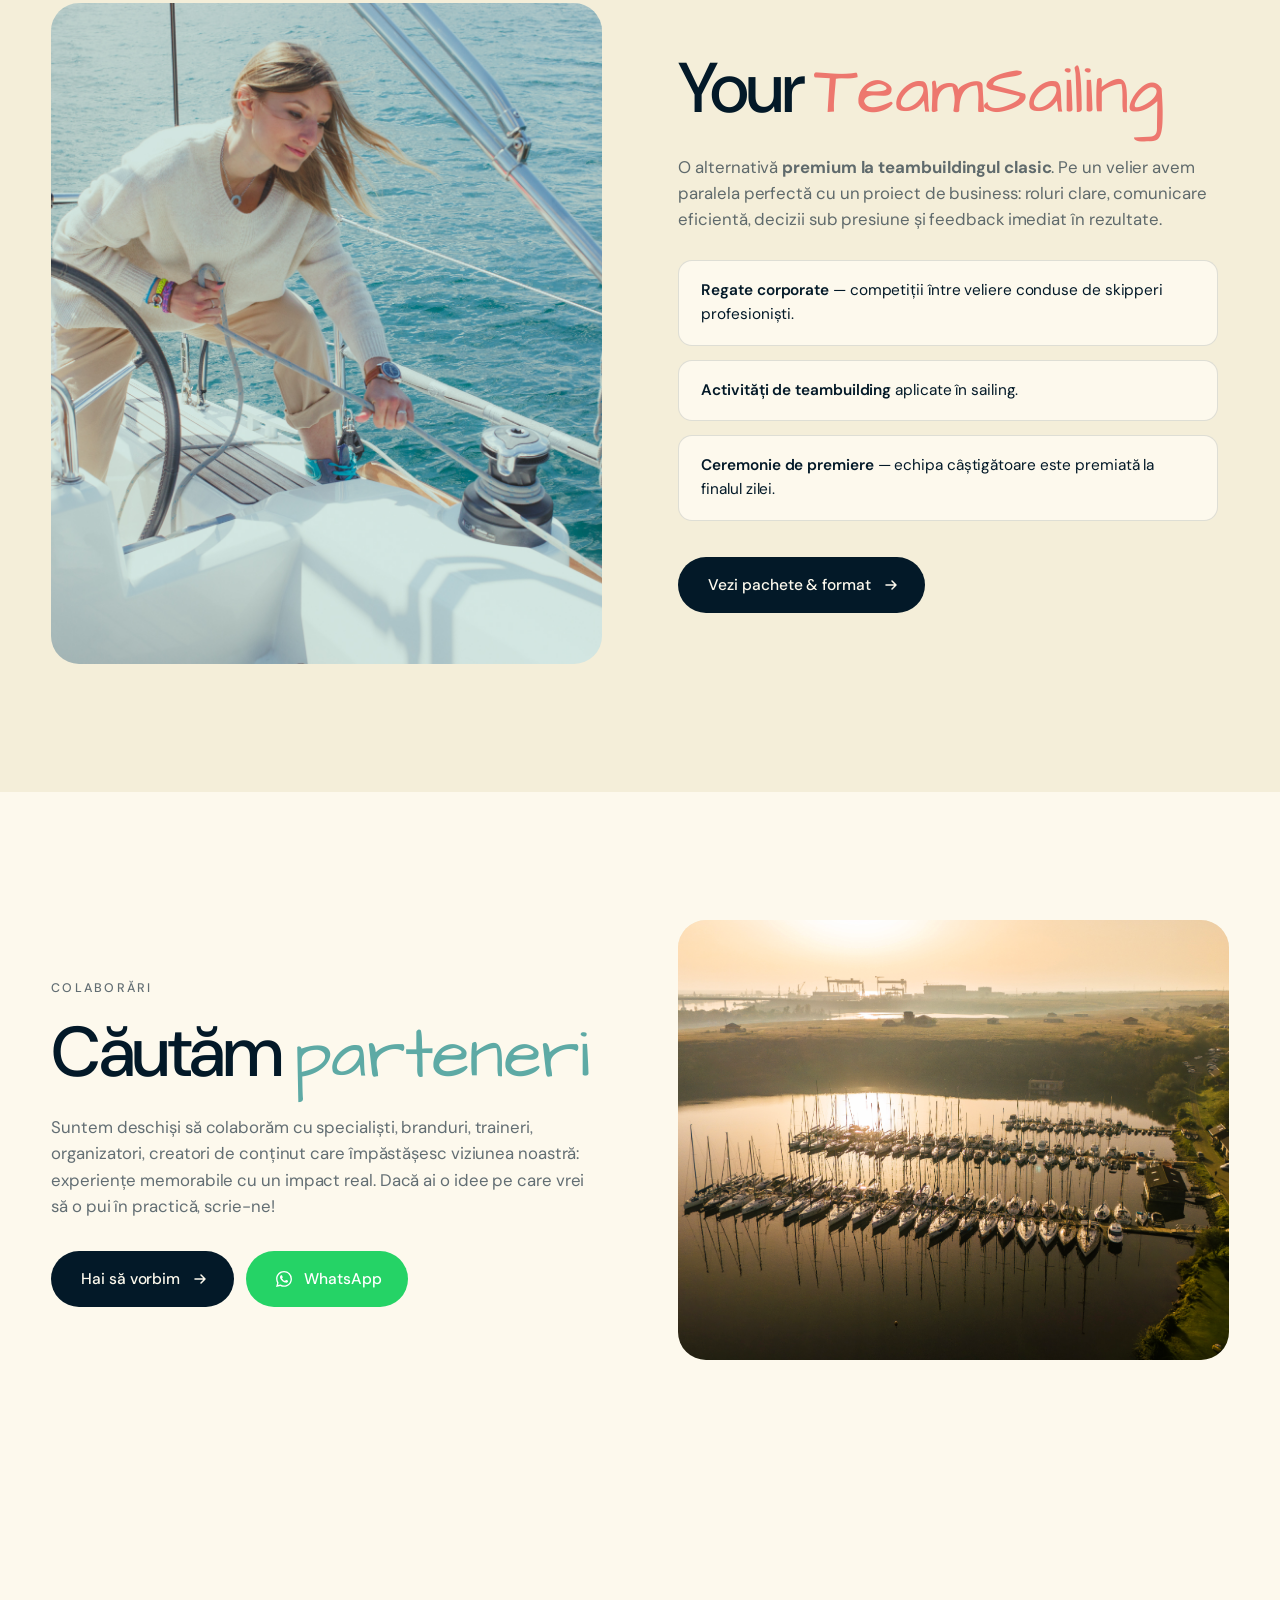
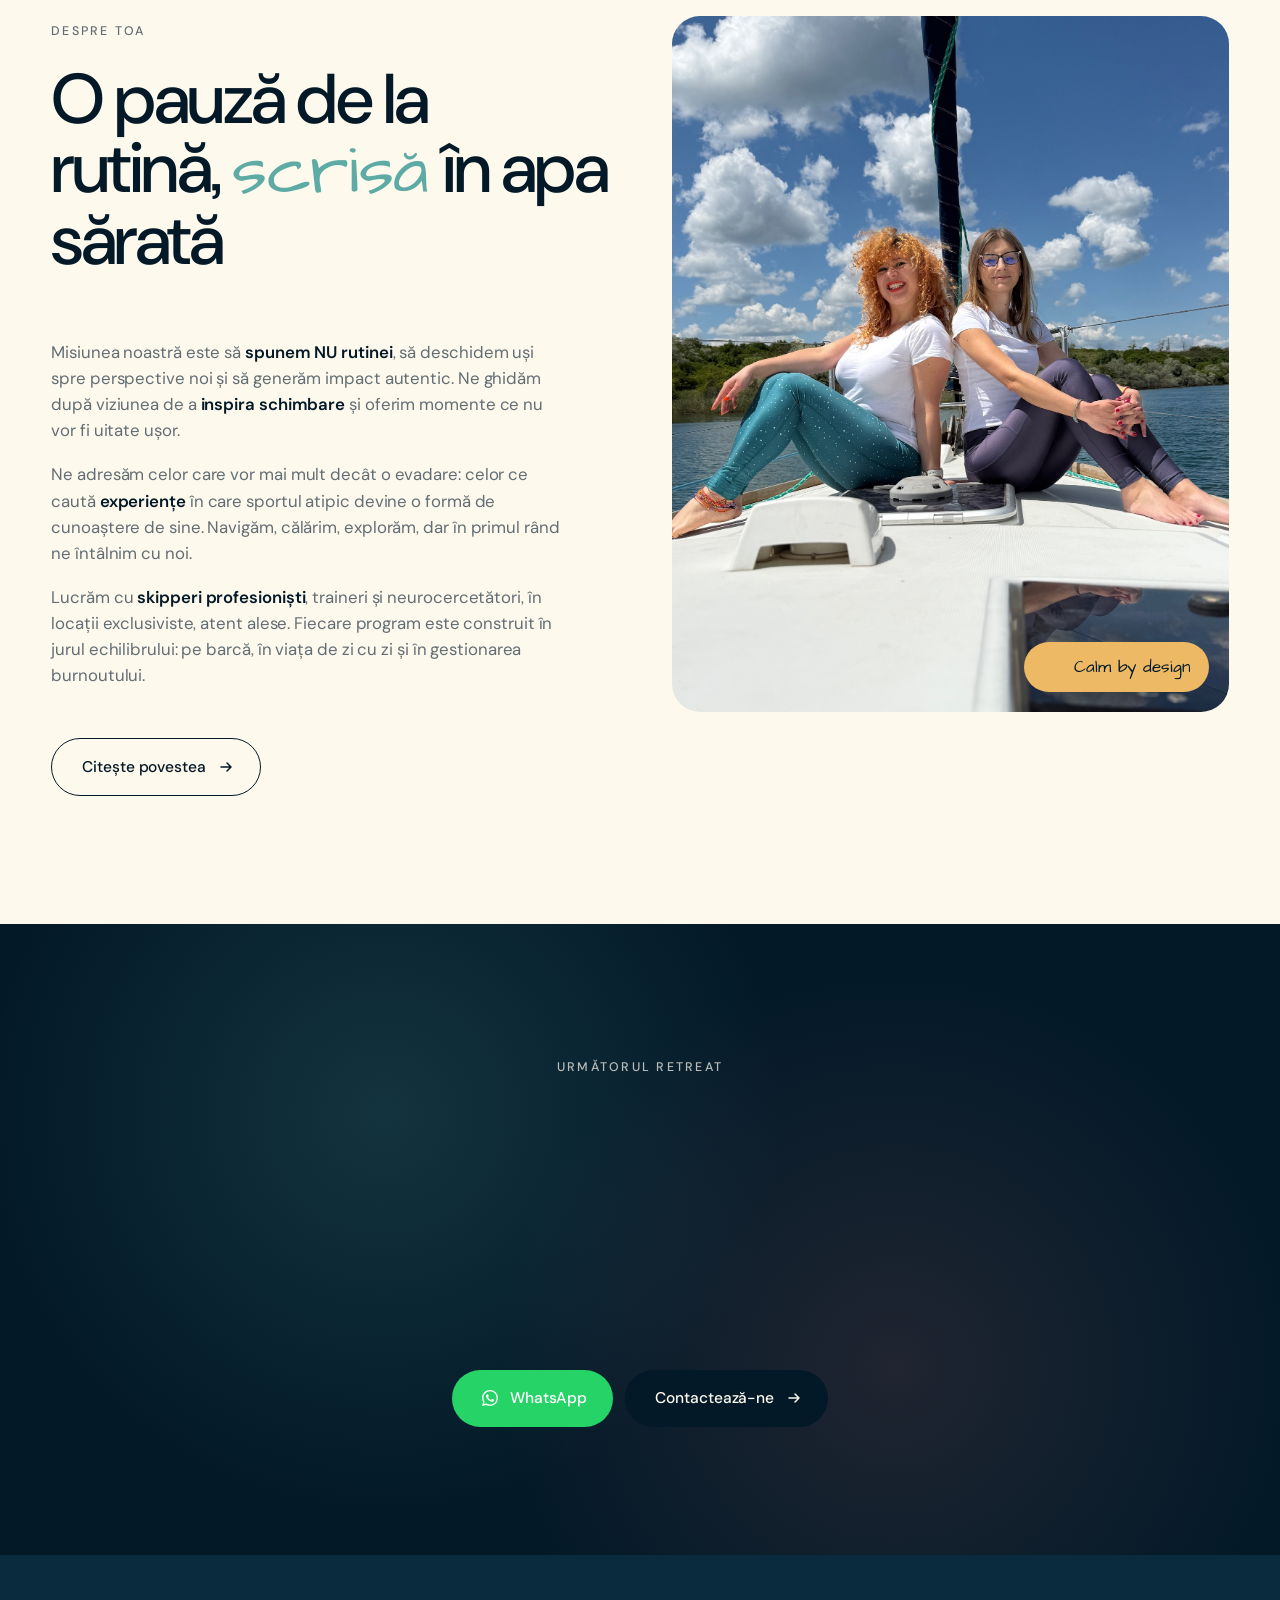
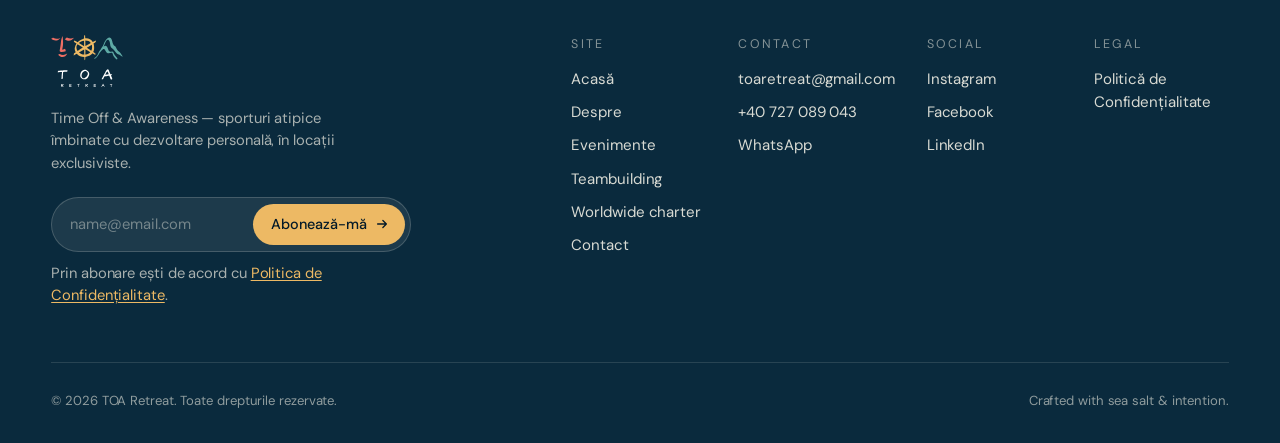
==== commit 26deda07: "cookies" ====
--- a/index.html
+++ b/index.html
@@ -283,6 +283,6 @@
 
   <div id="footer-mount"></div>
 
-  <script src="script.js?v=2026-05-25" defer></script>
+  <script src="script.js?v=2026-05-26" defer></script>
 </body>
 </html>
--- a/styles.css
+++ b/styles.css
@@ -12,6 +12,17 @@
   font-weight: 400;
   font-style: normal;
   font-display: swap;
+  /* acoperă tot alfabetul EXCEPT ț/Ț */
+  unicode-range: U+0000-0219, U+021C-10FFFF;
+}
+/* Fallback Caveat strict pentru ț (U+021A = Ț, U+021B = ț) */
+@font-face {
+  font-family: "Architects Daughter";
+  src: url("assets/fonts/Caveat-Regular.woff2") format("woff2");
+  font-weight: 400;
+  font-style: normal;
+  font-display: swap;
+  unicode-range: U+021A-021B;
 }
 
 /* ---------- Tokens ---------- */
@@ -126,6 +137,26 @@
   box-shadow: var(--shadow-soft);
 }
 .btn--primary:hover { background: var(--turcoaz); color: var(--bej); }
+
+/* Yellow CTA — used on dark section buttons */
+.btn--yellow {
+  background: var(--galben);
+  color: var(--ink);
+  box-shadow: var(--shadow-soft);
+}
+.btn--yellow:hover { background: var(--bej); color: var(--ink); }
+
+/* details/summary — charter FAQ */
+summary {
+  cursor: pointer;
+  list-style: none;
+  outline: none;
+}
+summary:focus-visible {
+  outline: 2px solid var(--turcoaz);
+  outline-offset: 4px;
+  border-radius: 4px;
+}
 
 .btn--ghost {
   background: transparent;
@@ -914,6 +945,100 @@
 .event__cta .btn--primary { background: var(--galben); color: var(--ink); }
 .event__cta .btn--primary:hover { background: var(--bej); color: var(--ink); }
 
+/* ---------- Event pricing ---------- */
+.ev-price {
+  background: var(--bej-2);
+  padding: var(--pad-y) var(--pad);
+}
+.ev-price__inner {
+  max-width: 1100px;
+  margin: 0 auto;
+  display: grid;
+  grid-template-columns: 1fr auto;
+  grid-template-rows: 1fr auto;
+  gap: clamp(24px, 4vw, 56px) clamp(40px, 6vw, 96px);
+  align-items: start;
+}
+.ev-price__text  { grid-column: 1; grid-row: 1; }
+.ev-price__card  { grid-column: 2; grid-row: 1 / 3; align-self: center; }
+.ev-price__ctas  { grid-column: 1; grid-row: 2; }
+.ev-price__text .eyebrow { margin-bottom: 20px; display: inline-block; }
+.ev-price__text .display { margin-bottom: 20px; }
+.ev-price__text p {
+  color: var(--ink-soft);
+  font-size: 1.05rem;
+  line-height: 1.7;
+  max-width: 480px;
+  margin-bottom: 36px;
+}
+.ev-price__ctas {
+  display: flex;
+  flex-wrap: wrap;
+  gap: 12px;
+}
+.ev-price__card {
+  background: var(--bleumarin);
+  color: var(--bej);
+  border-radius: var(--radius-lg);
+  padding: 48px 52px;
+  display: flex;
+  flex-direction: column;
+  align-items: center;
+  text-align: center;
+  min-width: 260px;
+  box-shadow: var(--shadow-deep);
+}
+.ev-price__label {
+  font-size: 0.78rem;
+  font-weight: 500;
+  letter-spacing: 0.14em;
+  text-transform: uppercase;
+  color: rgba(253, 249, 237, 0.55);
+  margin-bottom: 16px;
+}
+.ev-price__amount {
+  display: flex;
+  align-items: baseline;
+  gap: 8px;
+  line-height: 1;
+  margin-bottom: 4px;
+}
+.ev-price__amount strong {
+  font-family: var(--display);
+  font-size: clamp(3.6rem, 7vw, 5.2rem);
+  font-weight: 400;
+  color: var(--galben);
+  letter-spacing: -0.02em;
+}
+.ev-price__amount span {
+  font-family: var(--display);
+  font-size: 1.6rem;
+  color: var(--galben);
+  font-weight: 400;
+}
+.ev-price__per {
+  font-size: 0.92rem;
+  color: rgba(253, 249, 237, 0.6);
+  margin-bottom: 24px;
+}
+.ev-price__note {
+  font-size: 0.78rem;
+  color: rgba(253, 249, 237, 0.4);
+  line-height: 1.5;
+  max-width: 200px;
+  border-top: 1px solid rgba(253, 249, 237, 0.1);
+  padding-top: 16px;
+}
+@media (max-width: 768px) {
+  .ev-price__inner {
+    grid-template-columns: 1fr;
+    grid-template-rows: auto;
+  }
+  .ev-price__text  { grid-column: unset; grid-row: unset; order: 1; }
+  .ev-price__card  { grid-column: unset; grid-row: unset; order: 2; width: 100%; padding: 36px 32px; }
+  .ev-price__ctas  { grid-column: unset; grid-row: unset; order: 3; }
+}
+
 /* ---------- What's included (event page) ---------- */
 .included { background: var(--bej); }
 
@@ -1237,7 +1362,14 @@
 .newsletter__form {
   display: flex;
   flex-direction: column;
-  gap: 18px;
+  gap: 14px;
+}
+.newsletter__label {
+  font-size: 0.78rem;
+  font-weight: 500;
+  letter-spacing: 0.1em;
+  text-transform: uppercase;
+  color: var(--ink-soft);
 }
 .newsletter__row {
   display: flex;
@@ -1799,6 +1931,16 @@
   position: relative;
   z-index: 2;
 }
+/* 4-column variant — teambuilding Valoare section */
+.charter__grid--4 {
+  grid-template-columns: repeat(4, 1fr);
+}
+@media (max-width: 900px) {
+  .charter__grid--4 { grid-template-columns: repeat(2, 1fr); }
+}
+@media (max-width: 540px) {
+  .charter__grid--4 { grid-template-columns: 1fr; }
+}
 .charter__item {
   padding: 36px 32px;
   border-radius: var(--radius);
@@ -2040,7 +2182,7 @@
 .form__field select,
 .form__field textarea {
   font-family: var(--sans);
-  font-size: 1rem;
+  font-size: 16px; /* explicit 16px previne zoom automat pe iOS */
   padding: 14px 16px;
   border-radius: 12px;
   border: 1px solid var(--line);
@@ -2065,7 +2207,14 @@
   color: var(--ink-soft);
   line-height: 1.5;
 }
-.form__check input { margin-top: 4px; accent-color: var(--turcoaz); }
+.form__check input {
+  margin-top: 2px;
+  flex-shrink: 0;
+  width: 18px;
+  height: 18px;
+  cursor: pointer;
+  accent-color: var(--turcoaz);
+}
 .form__check a { color: var(--turcoaz); text-decoration: underline; text-underline-offset: 3px; transition: color var(--t-fast); }
 .form__check a:hover { color: var(--ink); }
 .form-light .form__check a { color: var(--galben); }
@@ -2075,7 +2224,7 @@
 /* Validation error messages */
 .form__error {
   display: block;
-  font-size: 0.78rem;
+  font-size: 0.88rem;
   font-weight: 500;
   color: var(--rosu);
   margin-top: 5px;
@@ -2829,3 +2978,82 @@
   *, *::before, *::after { animation-duration: 0.01ms !important; animation-iteration-count: 1 !important; transition-duration: 0.01ms !important; }
   .hero__media video { transform: scale(1); }
 }
+
+/* ---------- Cookie consent banner ---------- */
+.cookie-banner {
+  position: fixed;
+  bottom: 0;
+  left: 0;
+  right: 0;
+  z-index: 9999;
+  background: var(--bleumarin);
+  border-top: 1px solid rgba(253, 249, 237, 0.12);
+  box-shadow: 0 -8px 40px rgba(3, 25, 40, 0.35);
+  padding: 20px var(--pad);
+  transform: translateY(100%);
+  transition: transform 0.4s cubic-bezier(0.22, 1, 0.36, 1);
+  will-change: transform;
+}
+.cookie-banner.is-visible {
+  transform: translateY(0);
+}
+.cookie-banner__inner {
+  max-width: 1100px;
+  margin: 0 auto;
+  display: flex;
+  align-items: center;
+  gap: 32px;
+  flex-wrap: wrap;
+}
+.cookie-banner__text {
+  flex: 1;
+  min-width: 260px;
+}
+.cookie-banner__text strong {
+  display: block;
+  font-family: var(--body);
+  font-size: 0.95rem;
+  font-weight: 600;
+  color: var(--bej);
+  margin-bottom: 6px;
+}
+.cookie-banner__text p {
+  font-size: 0.85rem;
+  color: rgba(253, 249, 237, 0.65);
+  line-height: 1.6;
+  margin: 0;
+}
+.cookie-banner__text a {
+  color: var(--turcoaz);
+  text-decoration: underline;
+  text-underline-offset: 2px;
+}
+.cookie-banner__actions {
+  display: flex;
+  gap: 12px;
+  flex-wrap: wrap;
+  flex-shrink: 0;
+}
+.cookie-banner__actions .btn {
+  font-size: 0.88rem;
+  padding: 10px 22px;
+}
+/* Settings link shown in footer after consent */
+.cookie-settings-link {
+  font-size: 0.8rem;
+  color: rgba(253, 249, 237, 0.45);
+  text-decoration: underline;
+  text-underline-offset: 2px;
+  cursor: pointer;
+  background: none;
+  border: none;
+  padding: 0;
+  font-family: inherit;
+}
+.cookie-settings-link:hover { color: var(--bej); }
+
+@media (max-width: 600px) {
+  .cookie-banner__inner { gap: 20px; }
+  .cookie-banner__actions { width: 100%; }
+  .cookie-banner__actions .btn { flex: 1; justify-content: center; }
+}
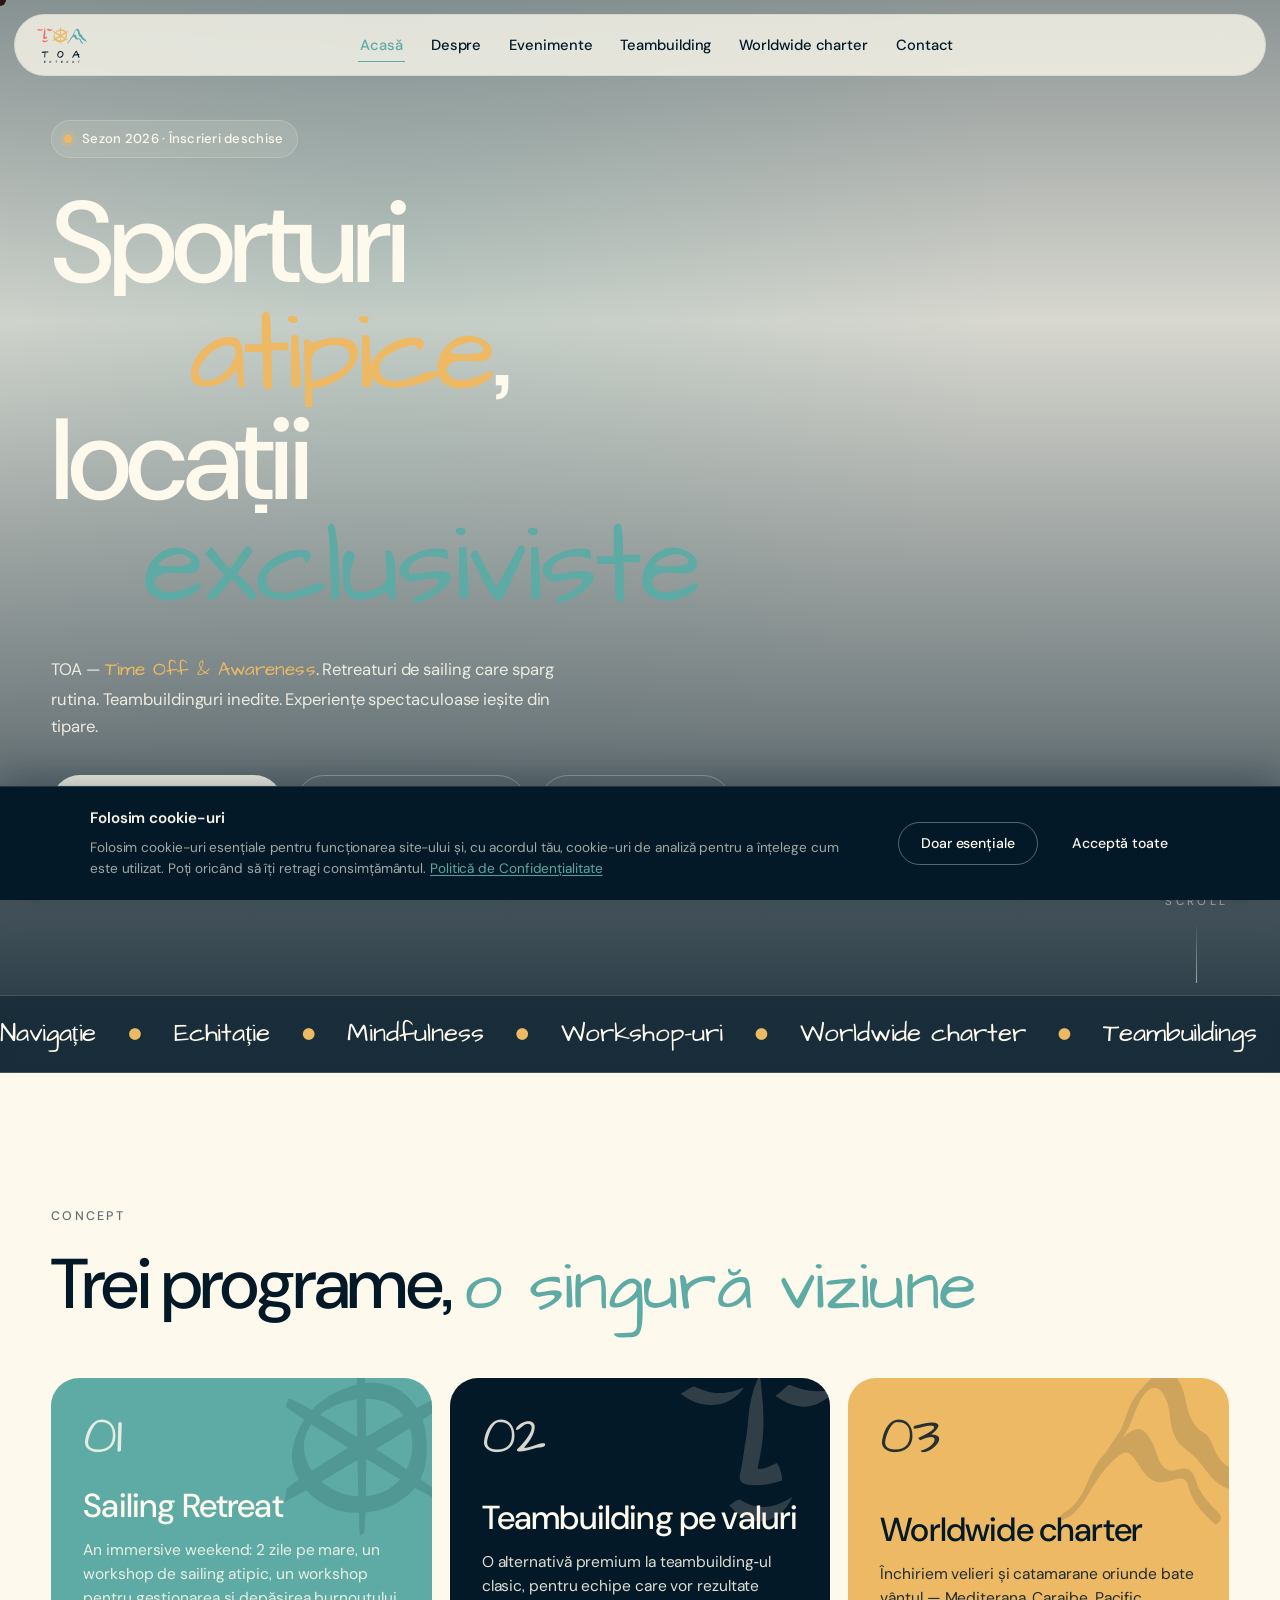
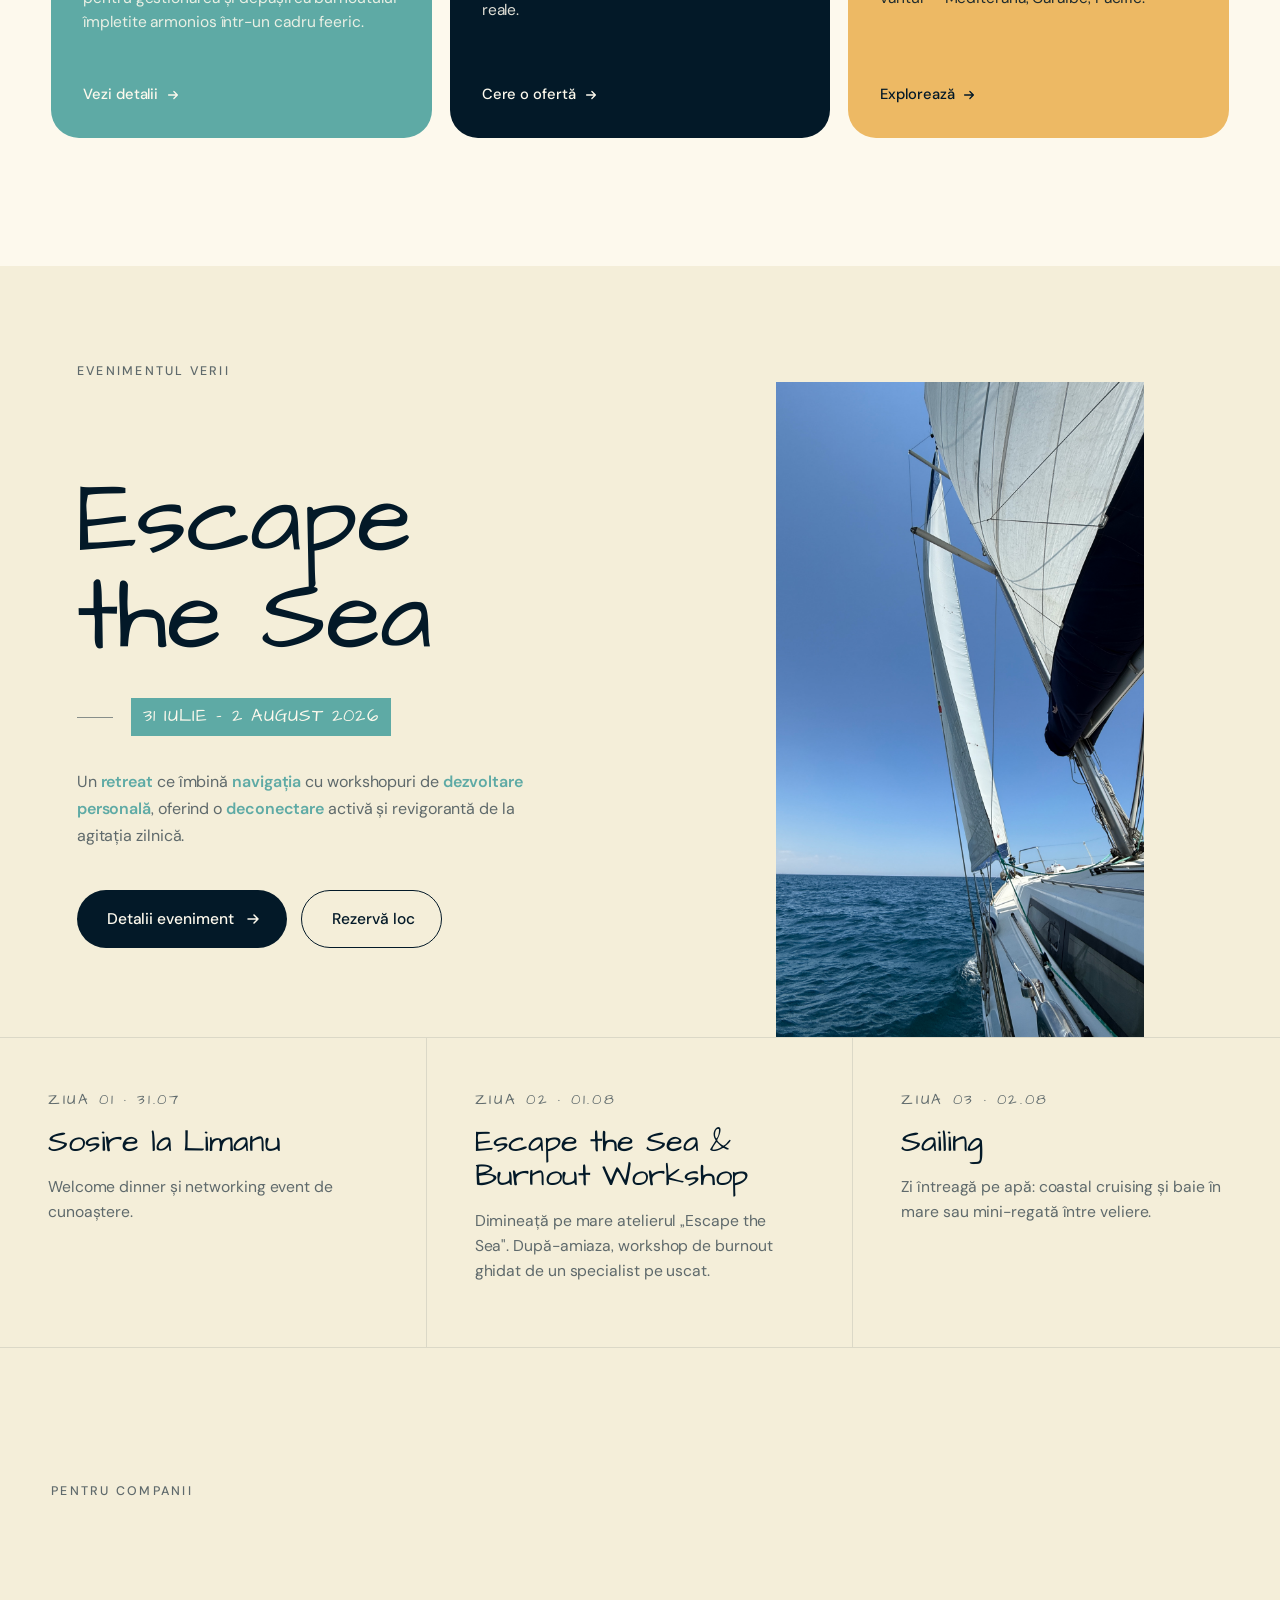
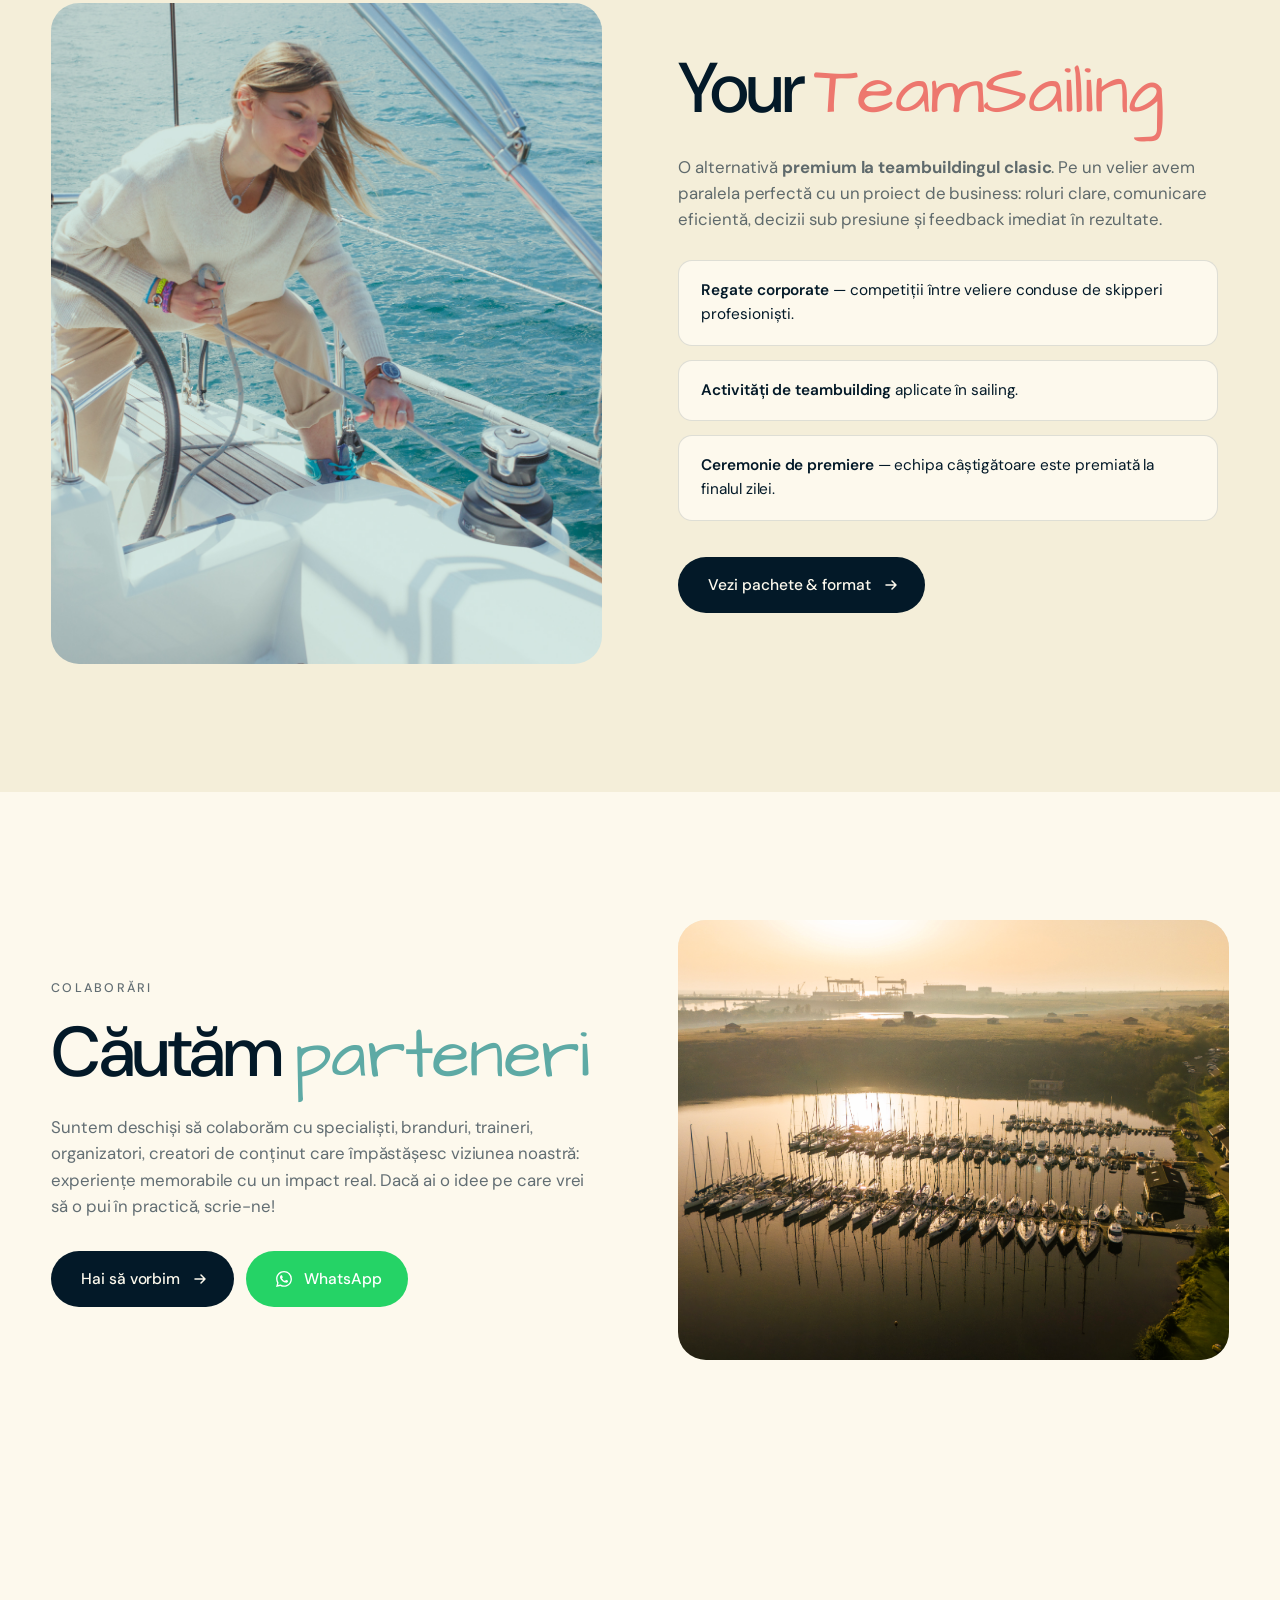
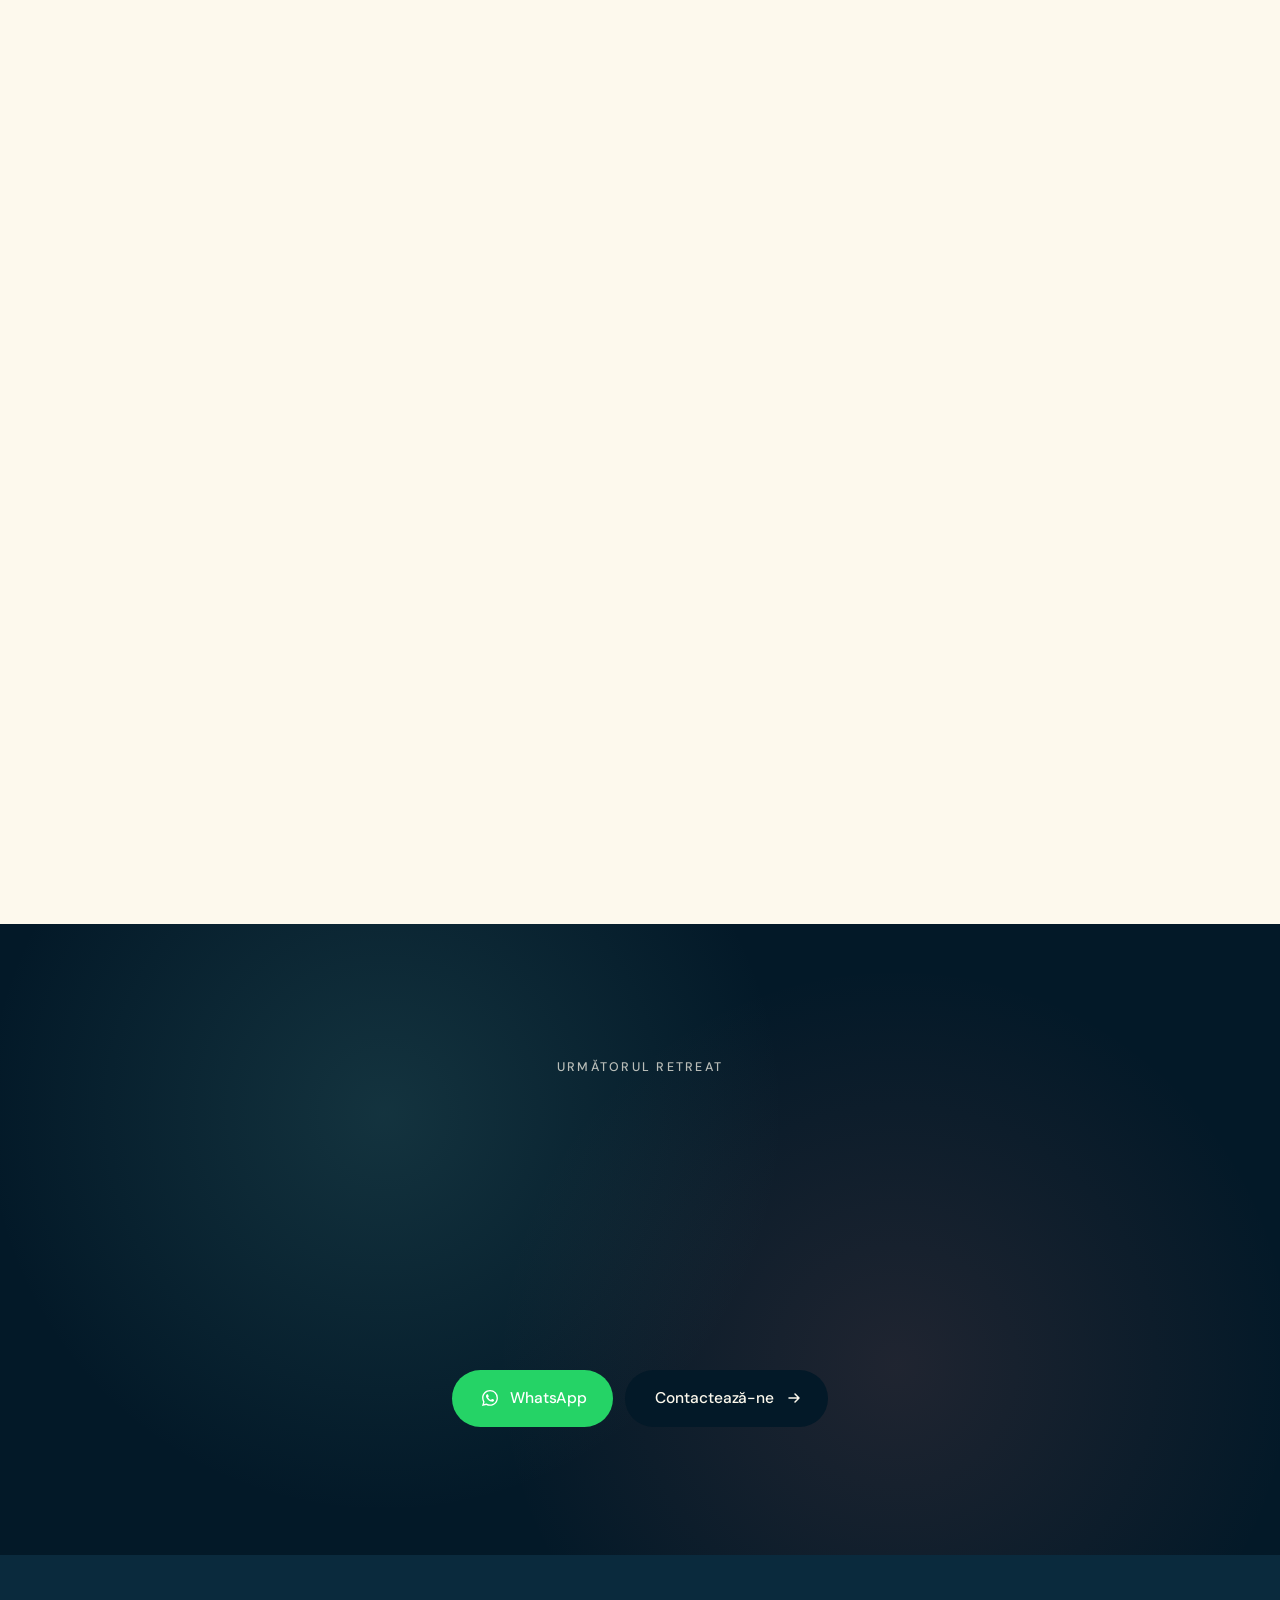
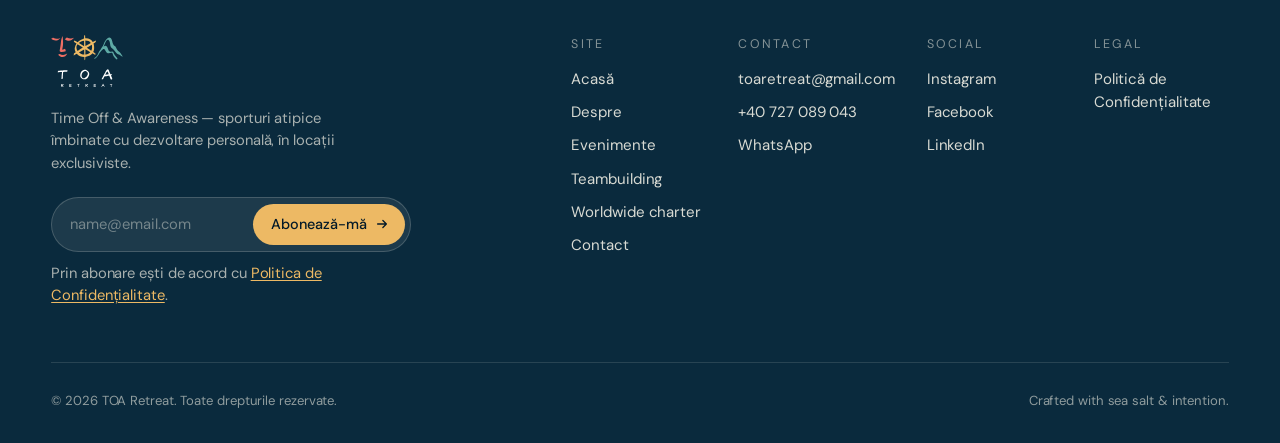
==== commit 878c2663: "SEO first optimizations" ====
--- a/index.html
+++ b/index.html
@@ -4,8 +4,22 @@
   <meta charset="utf-8" />
   <meta name="viewport" content="width=device-width, initial-scale=1, viewport-fit=cover" />
   <meta name="theme-color" content="#031928" />
-  <title>TOA Retreat — Time Off &amp; Awareness</title>
-  <meta name="description" content="Sporturi atipice îmbinate cu dezvoltare personală, în locații exclusiviste. Retreaturi de navigație, teambuildings și charter de bărci în toată lumea." />
+  <title>TOA Retreat | Sailing Retreat &amp; Teambuilding pe Veliere — România 2026</title>
+  <meta name="description" content="Retreaturi de navigație pe veliere, teambuilding corporate pe mare și charter internațional. Locuri limitate pentru sezonul 2026. Limanu Harbour, România." />
+  <link rel="canonical" href="https://www.toaretreat.ro/" />
+  <meta property="og:type" content="website" />
+  <meta property="og:locale" content="ro_RO" />
+  <meta property="og:site_name" content="TOA Retreat" />
+  <meta property="og:title" content="TOA Retreat | Sailing Retreat &amp; Teambuilding pe Veliere — România 2026" />
+  <meta property="og:description" content="Retreaturi de navigație pe veliere, teambuilding corporate pe mare și charter internațional. Locuri limitate pentru sezonul 2026. Limanu Harbour, România." />
+  <meta property="og:url" content="https://www.toaretreat.ro/" />
+  <meta property="og:image" content="https://www.toaretreat.ro/images/aerial.jpg" />
+  <meta property="og:image:width" content="1200" />
+  <meta property="og:image:height" content="630" />
+  <meta name="twitter:card" content="summary_large_image" />
+  <meta name="twitter:title" content="TOA Retreat | Sailing Retreat &amp; Teambuilding pe Veliere — România 2026" />
+  <meta name="twitter:description" content="Retreaturi de navigație pe veliere, teambuilding corporate pe mare și charter internațional. Locuri limitate pentru sezonul 2026. Limanu Harbour, România." />
+  <meta name="twitter:image" content="https://www.toaretreat.ro/images/aerial.jpg" />
   <link rel="icon" href="assets/logo/TOA_Logomark_Color_Pozitiv.svg" type="image/svg+xml" />
   <link rel="preload" href="assets/fonts/DMSans.ttf" as="font" type="font/ttf" crossorigin />
   <link rel="preload" href="assets/fonts/ArchitectsDaughter.ttf" as="font" type="font/ttf" crossorigin />
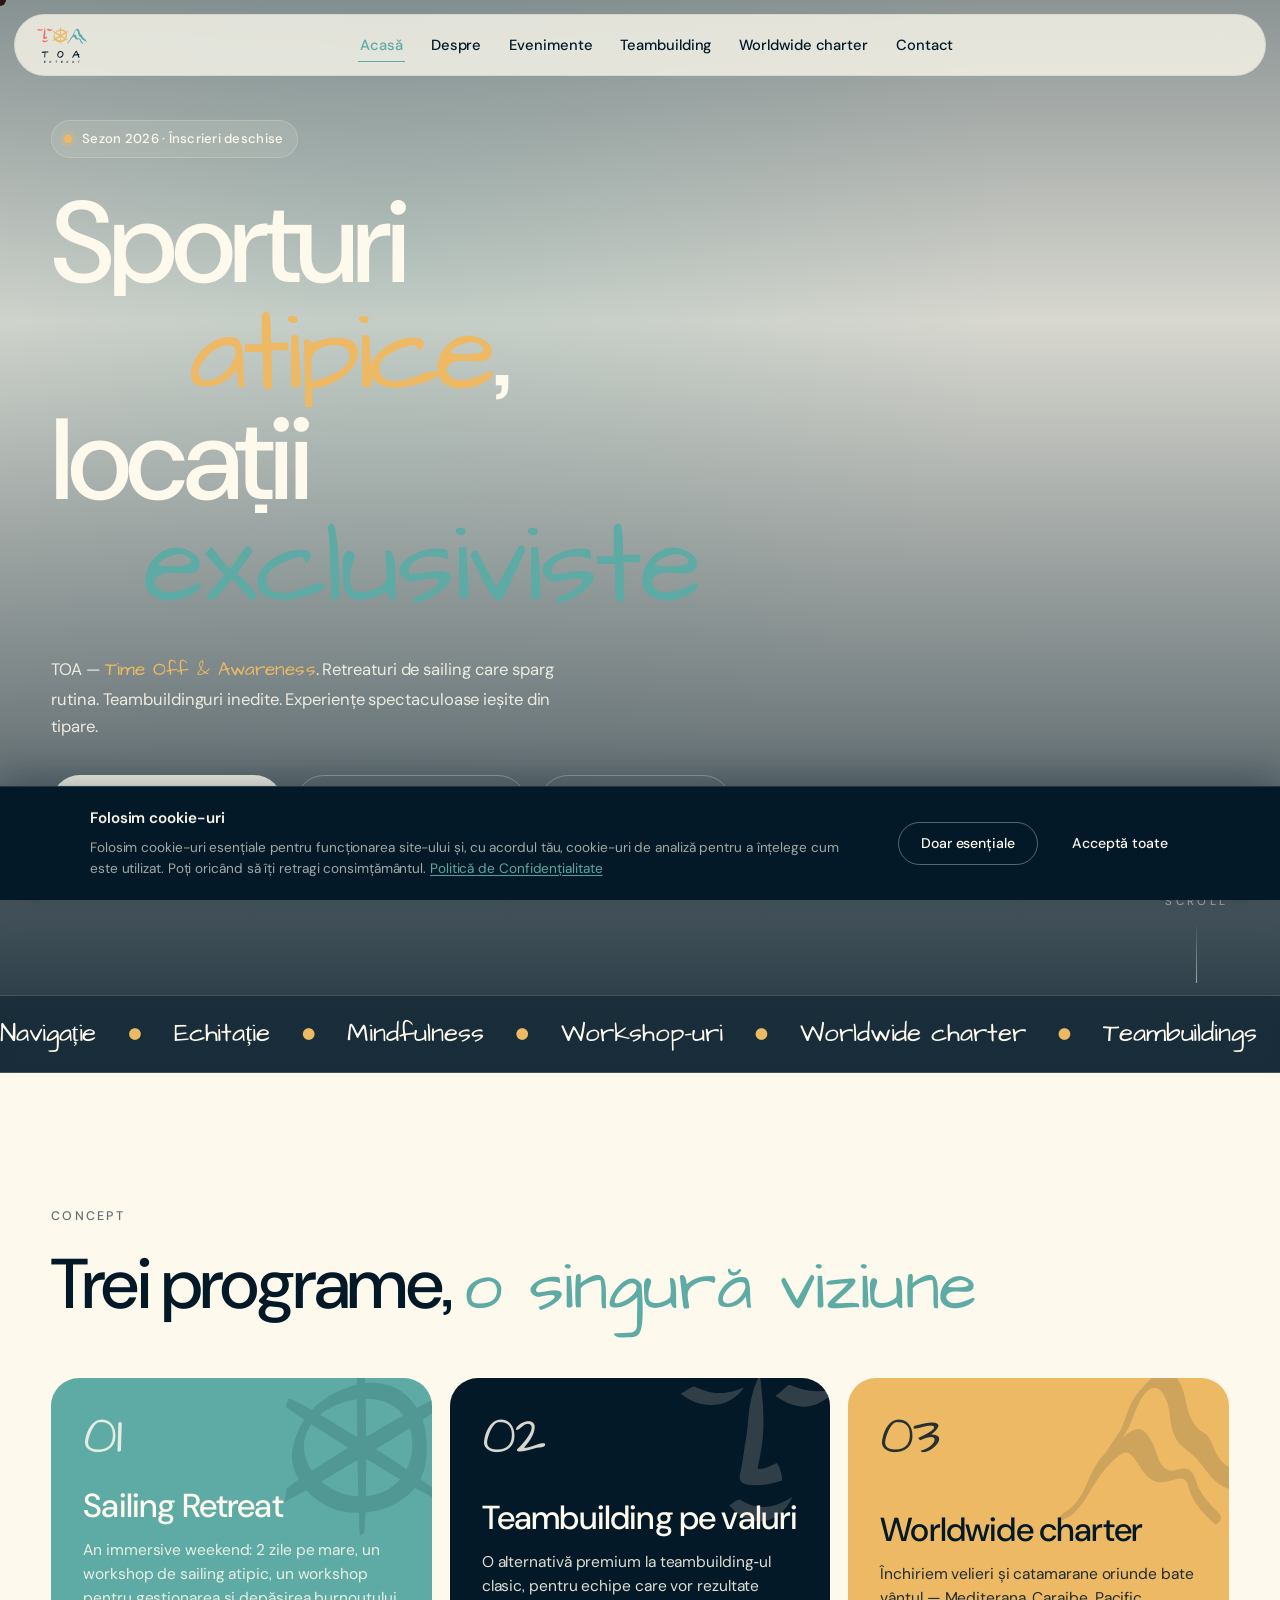
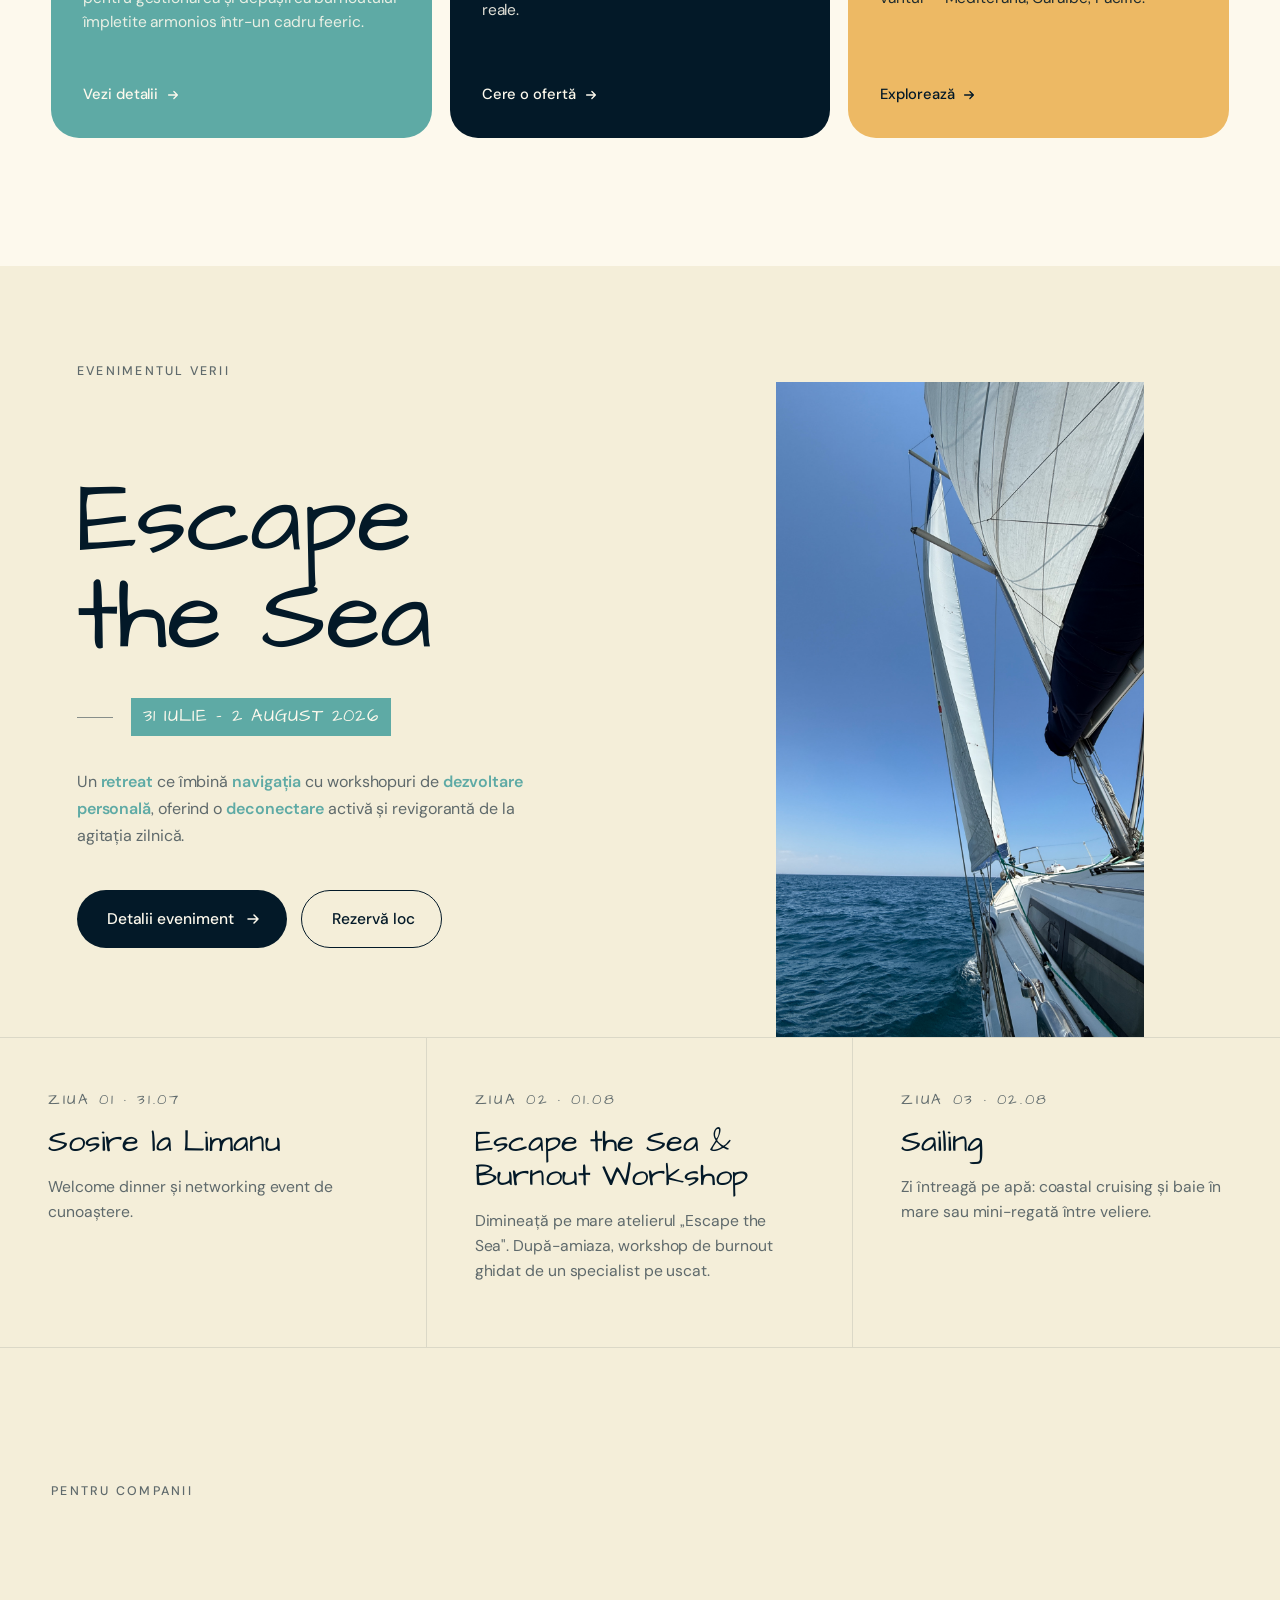
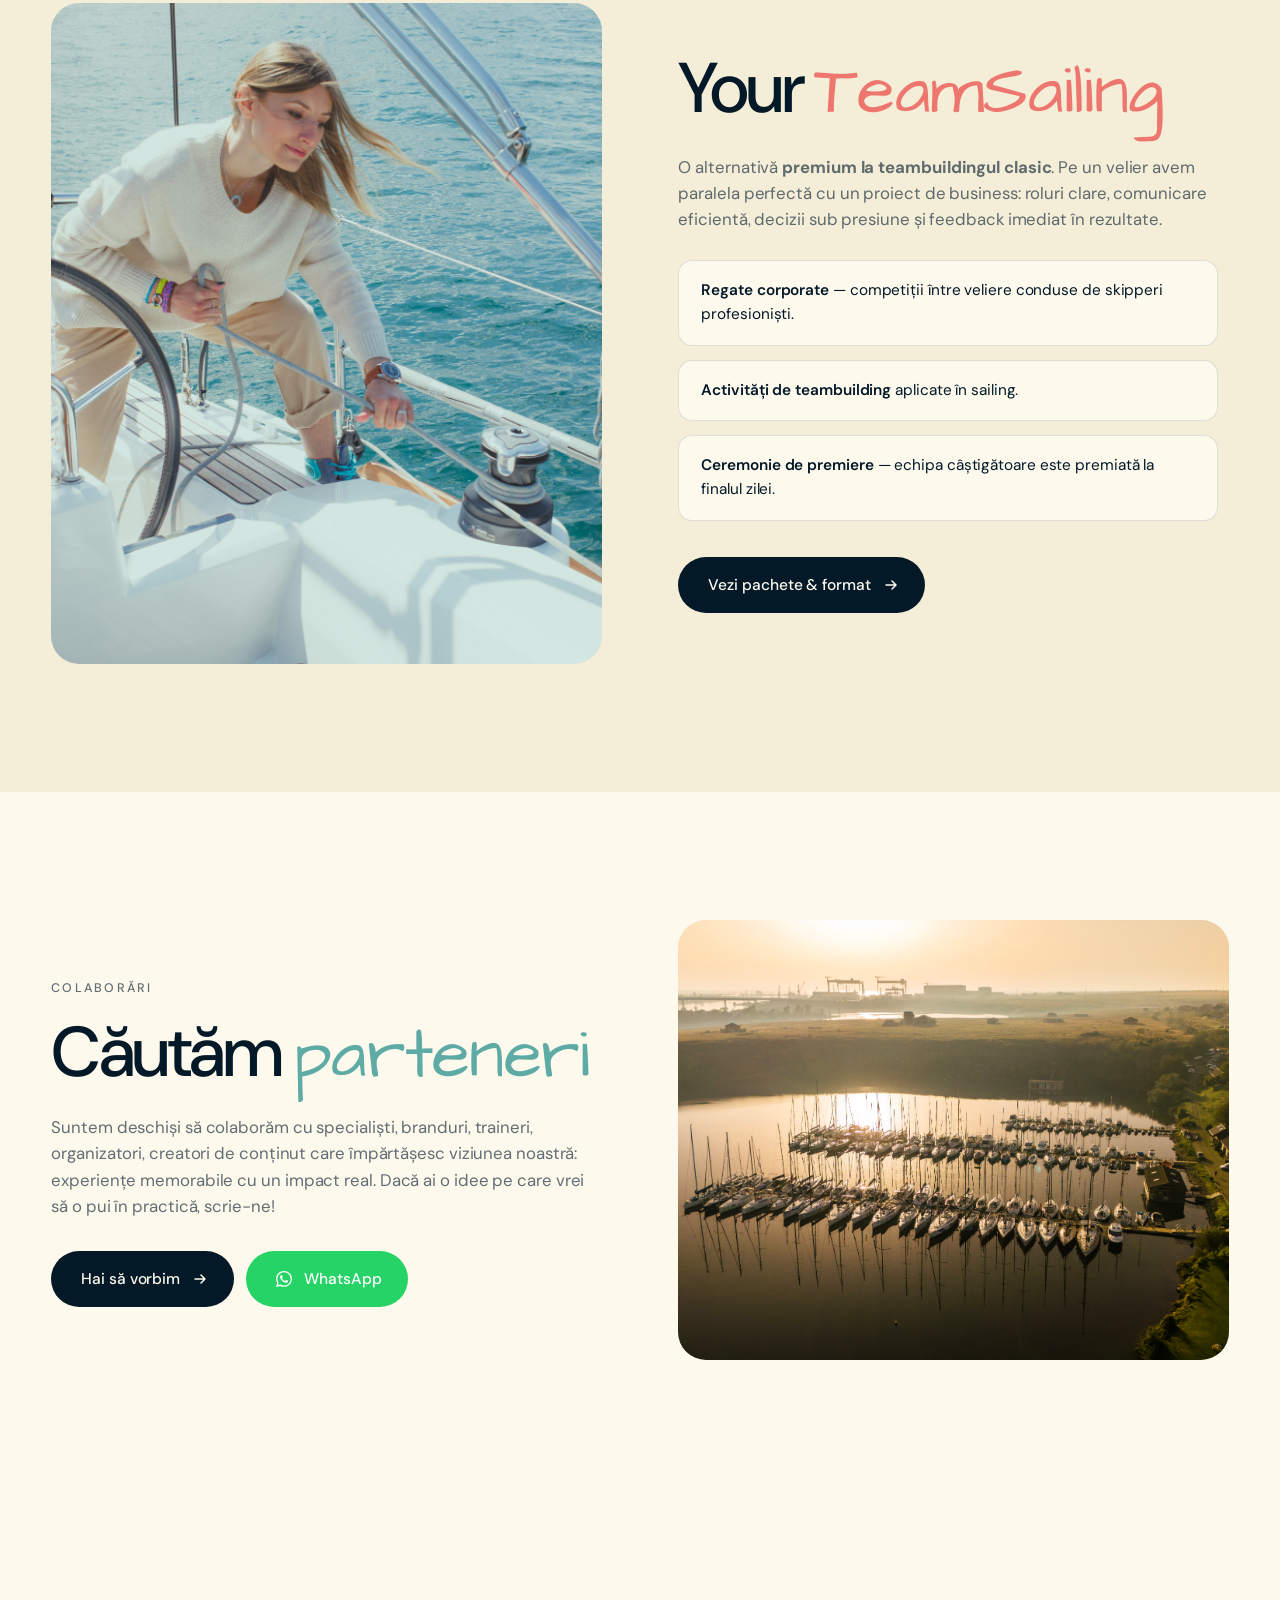
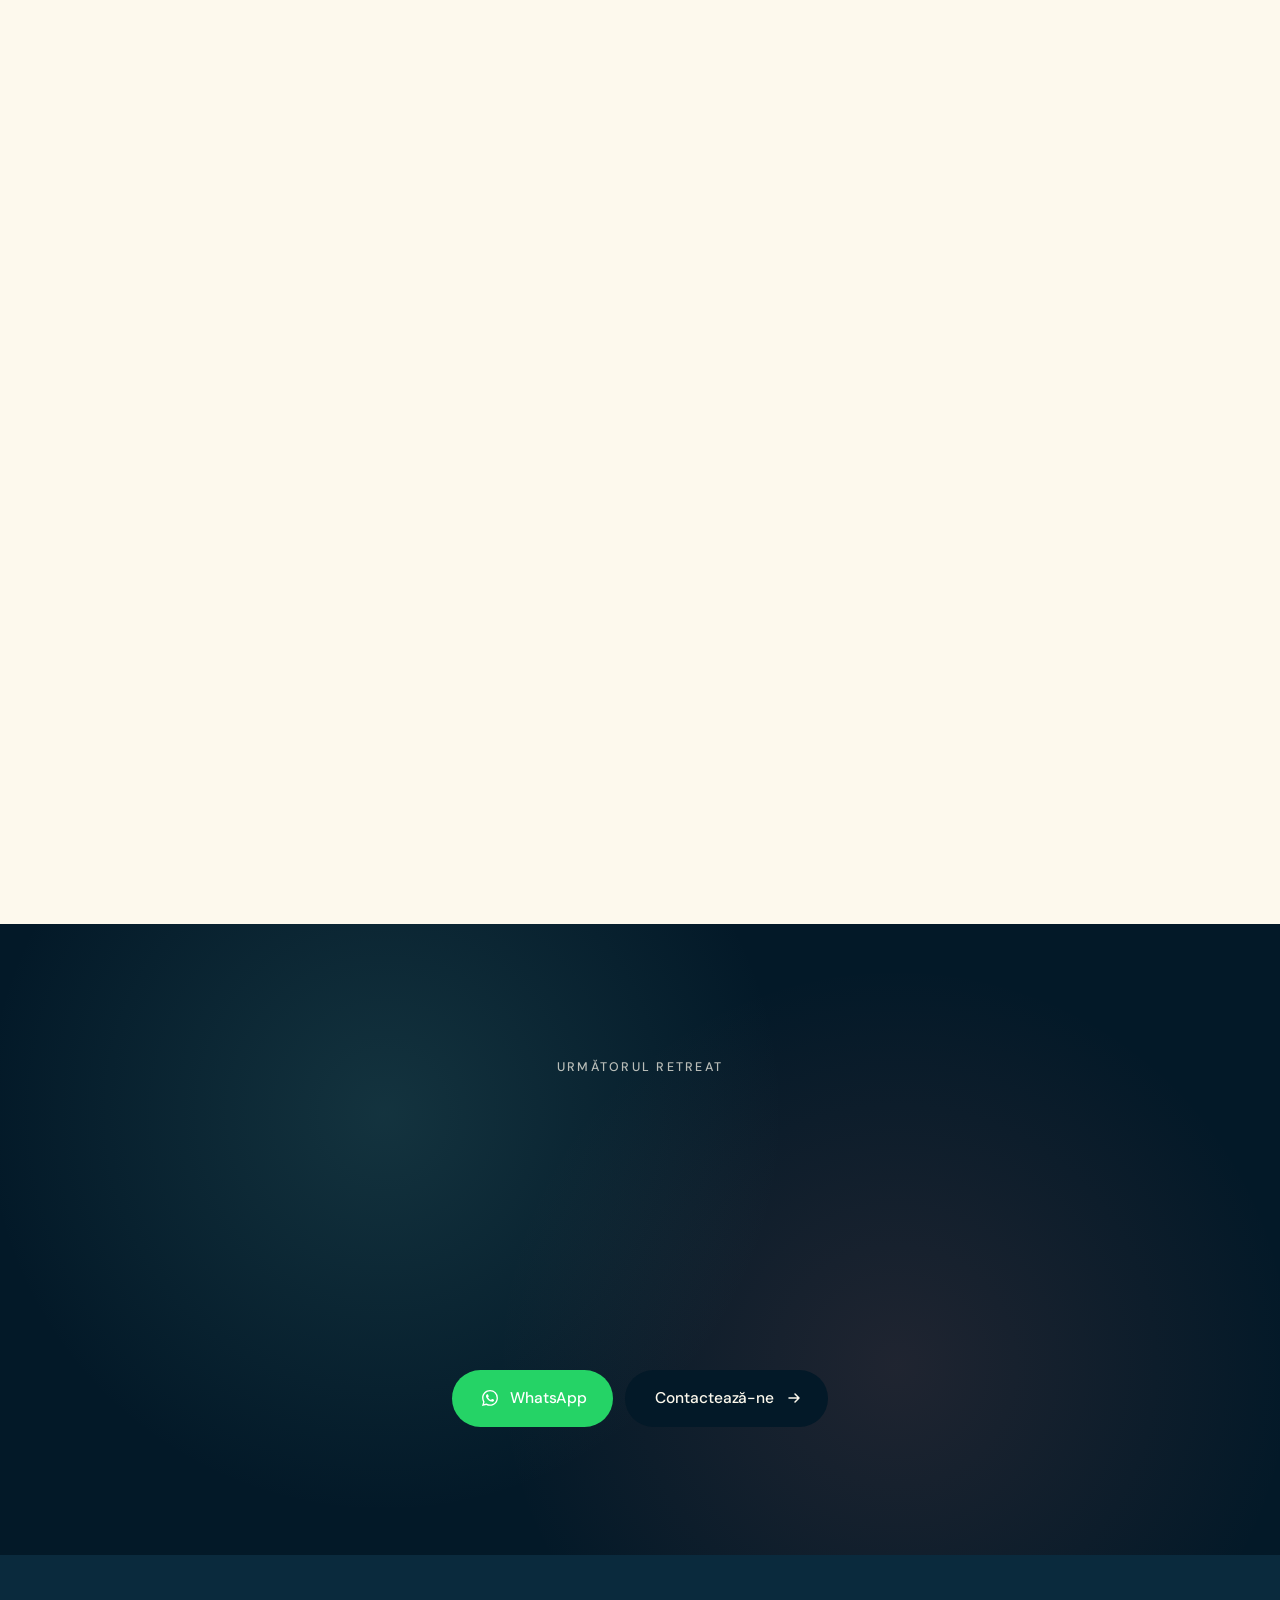
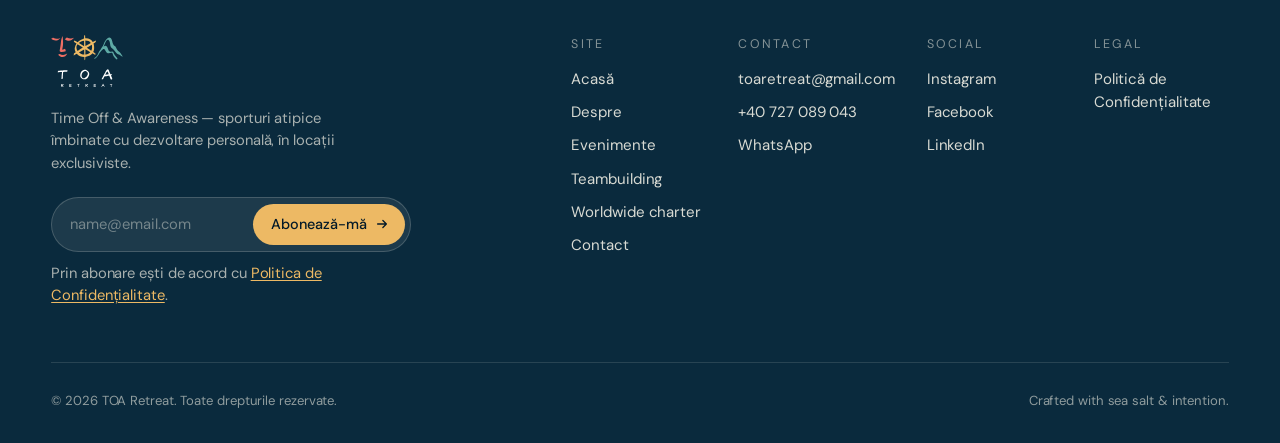
==== commit d43201eb: "seo optimization" ====
--- a/index.html
+++ b/index.html
@@ -24,6 +24,40 @@
   <link rel="preload" href="assets/fonts/DMSans.ttf" as="font" type="font/ttf" crossorigin />
   <link rel="preload" href="assets/fonts/ArchitectsDaughter.ttf" as="font" type="font/ttf" crossorigin />
   <link rel="stylesheet" href="styles.css" />
+  <script type="application/ld+json">
+  {
+    "@context": "https://schema.org",
+    "@type": "Organization",
+    "name": "TOA Retreat",
+    "alternateName": "Time Off & Awareness",
+    "url": "https://www.toaretreat.ro",
+    "logo": "https://www.toaretreat.ro/assets/logo/TOA_LogoFull_Color_Pozitiv.svg",
+    "description": "Retreaturi de navigație pe veliere, teambuilding corporate pe mare și charter internațional de veliere și catamarane. Bazați în Limanu Harbour, România.",
+    "foundingDate": "2024",
+    "founder": [
+      { "@type": "Person", "name": "Andreea Matache" },
+      { "@type": "Person", "name": "Bianca Crețan" }
+    ],
+    "contactPoint": {
+      "@type": "ContactPoint",
+      "telephone": "+40727089043",
+      "email": "toaretreat@gmail.com",
+      "contactType": "customer service",
+      "availableLanguage": ["Romanian", "English"]
+    },
+    "address": {
+      "@type": "PostalAddress",
+      "addressLocality": "Limanu",
+      "addressRegion": "Constanța",
+      "addressCountry": "RO"
+    },
+    "sameAs": [
+      "https://www.instagram.com/toa.retreat",
+      "https://www.facebook.com/toaretreat",
+      "https://www.linkedin.com/company/toa-retreat"
+    ]
+  }
+  </script>
 </head>
 <body data-page="home">
 
@@ -215,7 +249,7 @@
         <span class="eyebrow">Colaborări</span>
         <h2 class="display">Căutăm <em>parteneri</em></h2>
         <p>
-          Suntem deschiși să colaborăm cu specialiști, branduri, traineri, organizatori, creatori de conținut care împăstășesc viziunea noastră: experiențe memorabile cu un impact real. Dacă ai o idee pe care vrei să o pui în practică, scrie-ne!
+          Suntem deschiși să colaborăm cu specialiști, branduri, traineri, organizatori, creatori de conținut care împărtășesc viziunea noastră: experiențe memorabile cu un impact real. Dacă ai o idee pe care vrei să o pui în practică, scrie-ne!
         </p>
         <div class="collab__ctas">
           <a class="btn btn--primary" href="contact.html">
@@ -295,6 +329,20 @@
     </div>
   </section>
 
+  <!-- Paragraph factual pentru motoare de căutare și AI — nu are efect vizual -->
+  <section id="about-toa" aria-label="Informații despre TOA Retreat" style="position:absolute;width:1px;height:1px;overflow:hidden;clip:rect(0,0,0,0);white-space:nowrap;">
+    <p>
+      TOA Retreat (Time Off &amp; Awareness) este o companie românească fondată de Andreea Matache și Bianca Crețan,
+      specializată în retreaturi de navigație pe veliere, teambuilding corporate pe mare și charter internațional de
+      ambarcațiuni. Programele se desfășoară din Marina Limanu Harbour, județul Constanța, România, cu extindere
+      internațională în Mediterana, Caraibe și Pacific. Andreea Matache este skipper certificat cu peste 20.000 de mile
+      nautice și a doua româncă care a traversat Atlanticul pe un velier sub pavilion românesc. Bianca Crețan este
+      experience designer cu experiență în peste 20 de destinații internaționale. TOA Retreat organizează anual
+      retreaturi de sailing pe litoralul românesc, cu veliere de 12–14m plecând din marina Limanu Harbour, și oferă
+      pachete de teambuilding corporate pe veliere și charter internațional personalizat.
+    </p>
+  </section>
+
   <div id="footer-mount"></div>
 
   <script src="script.js?v=2026-05-26" defer></script>
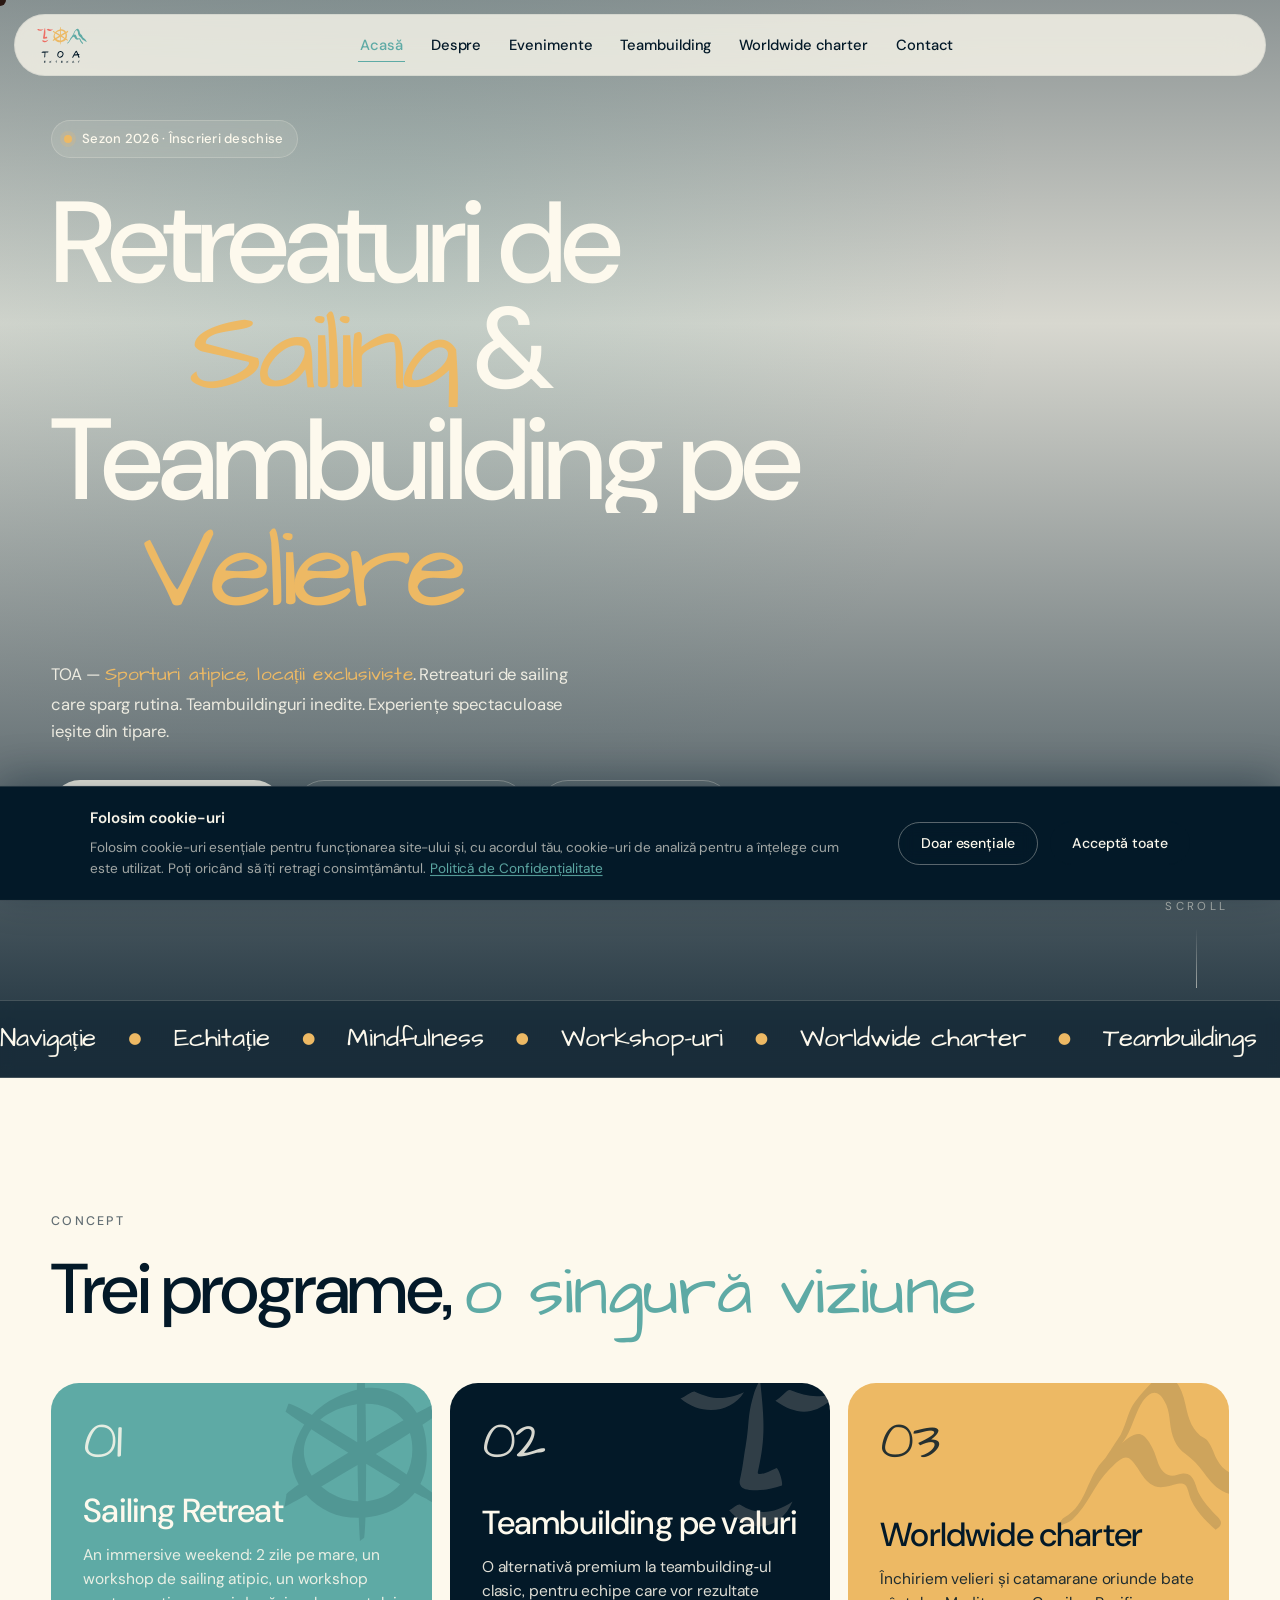
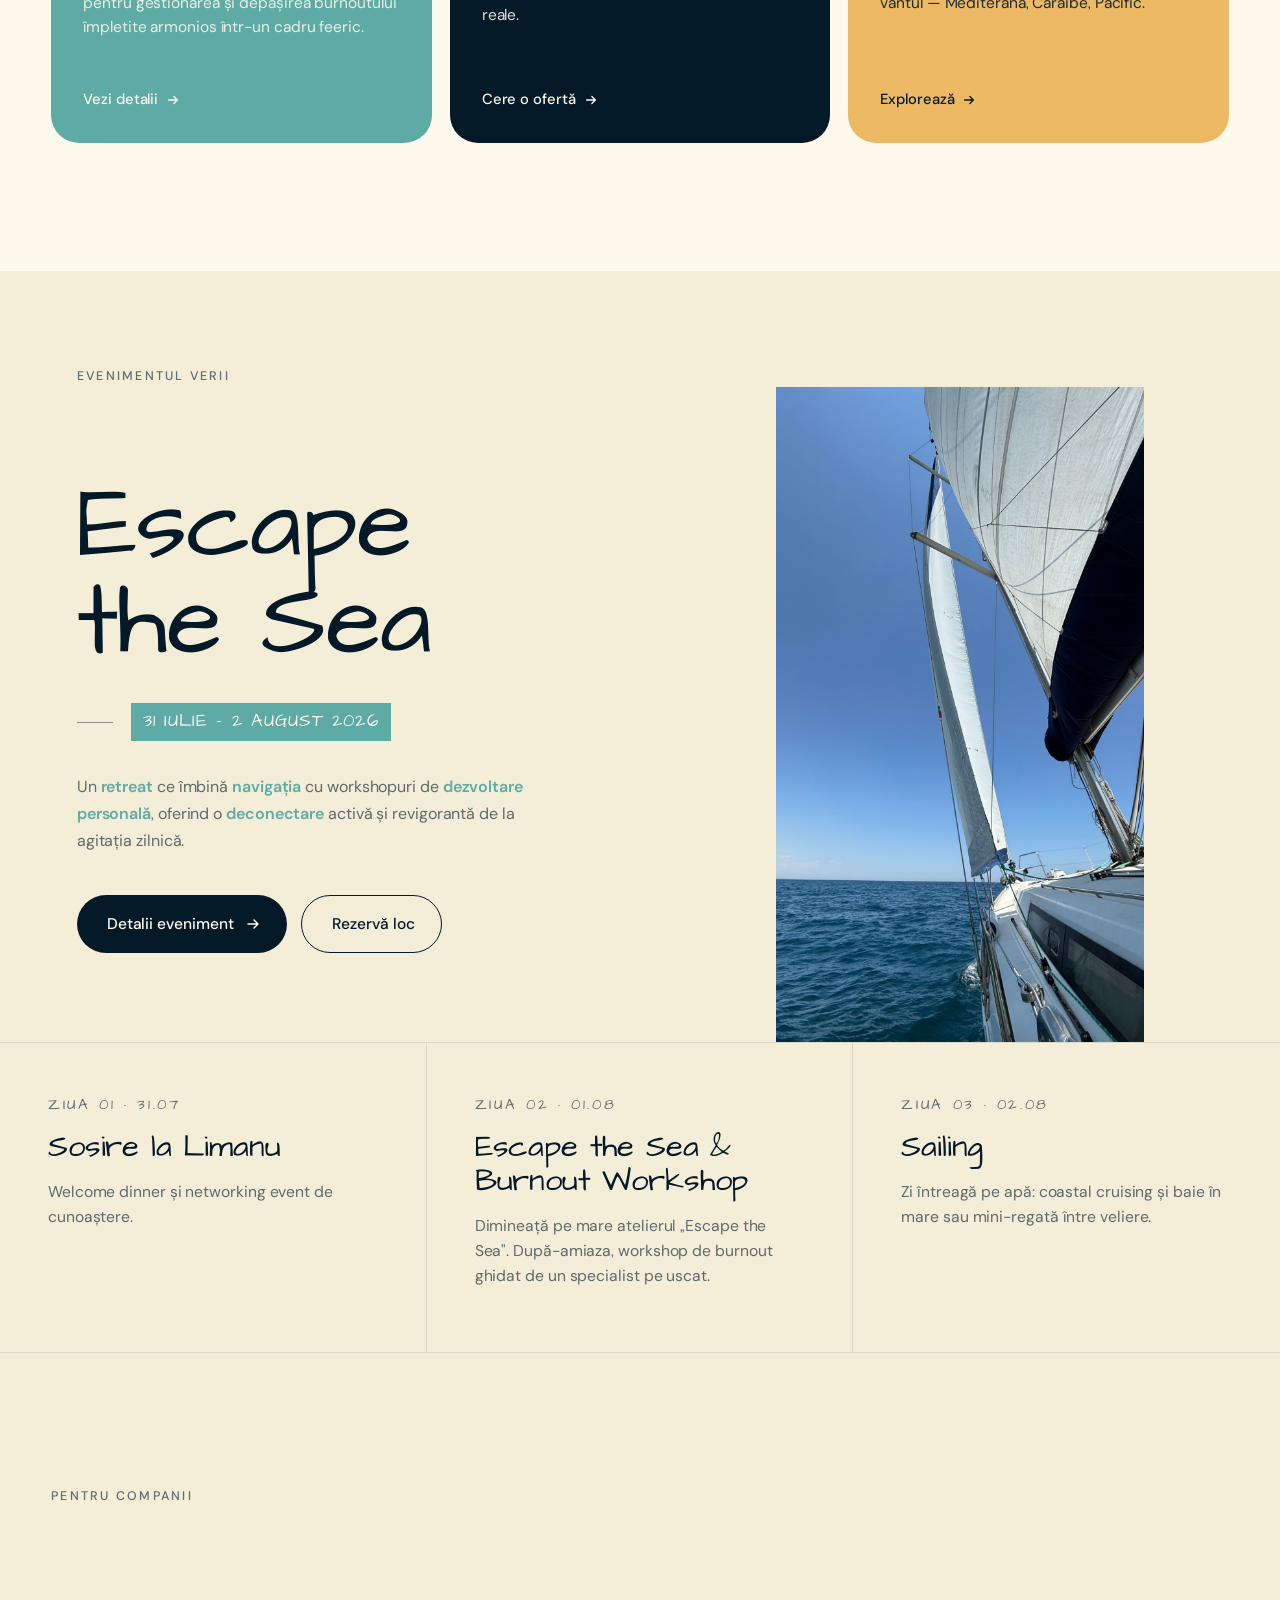
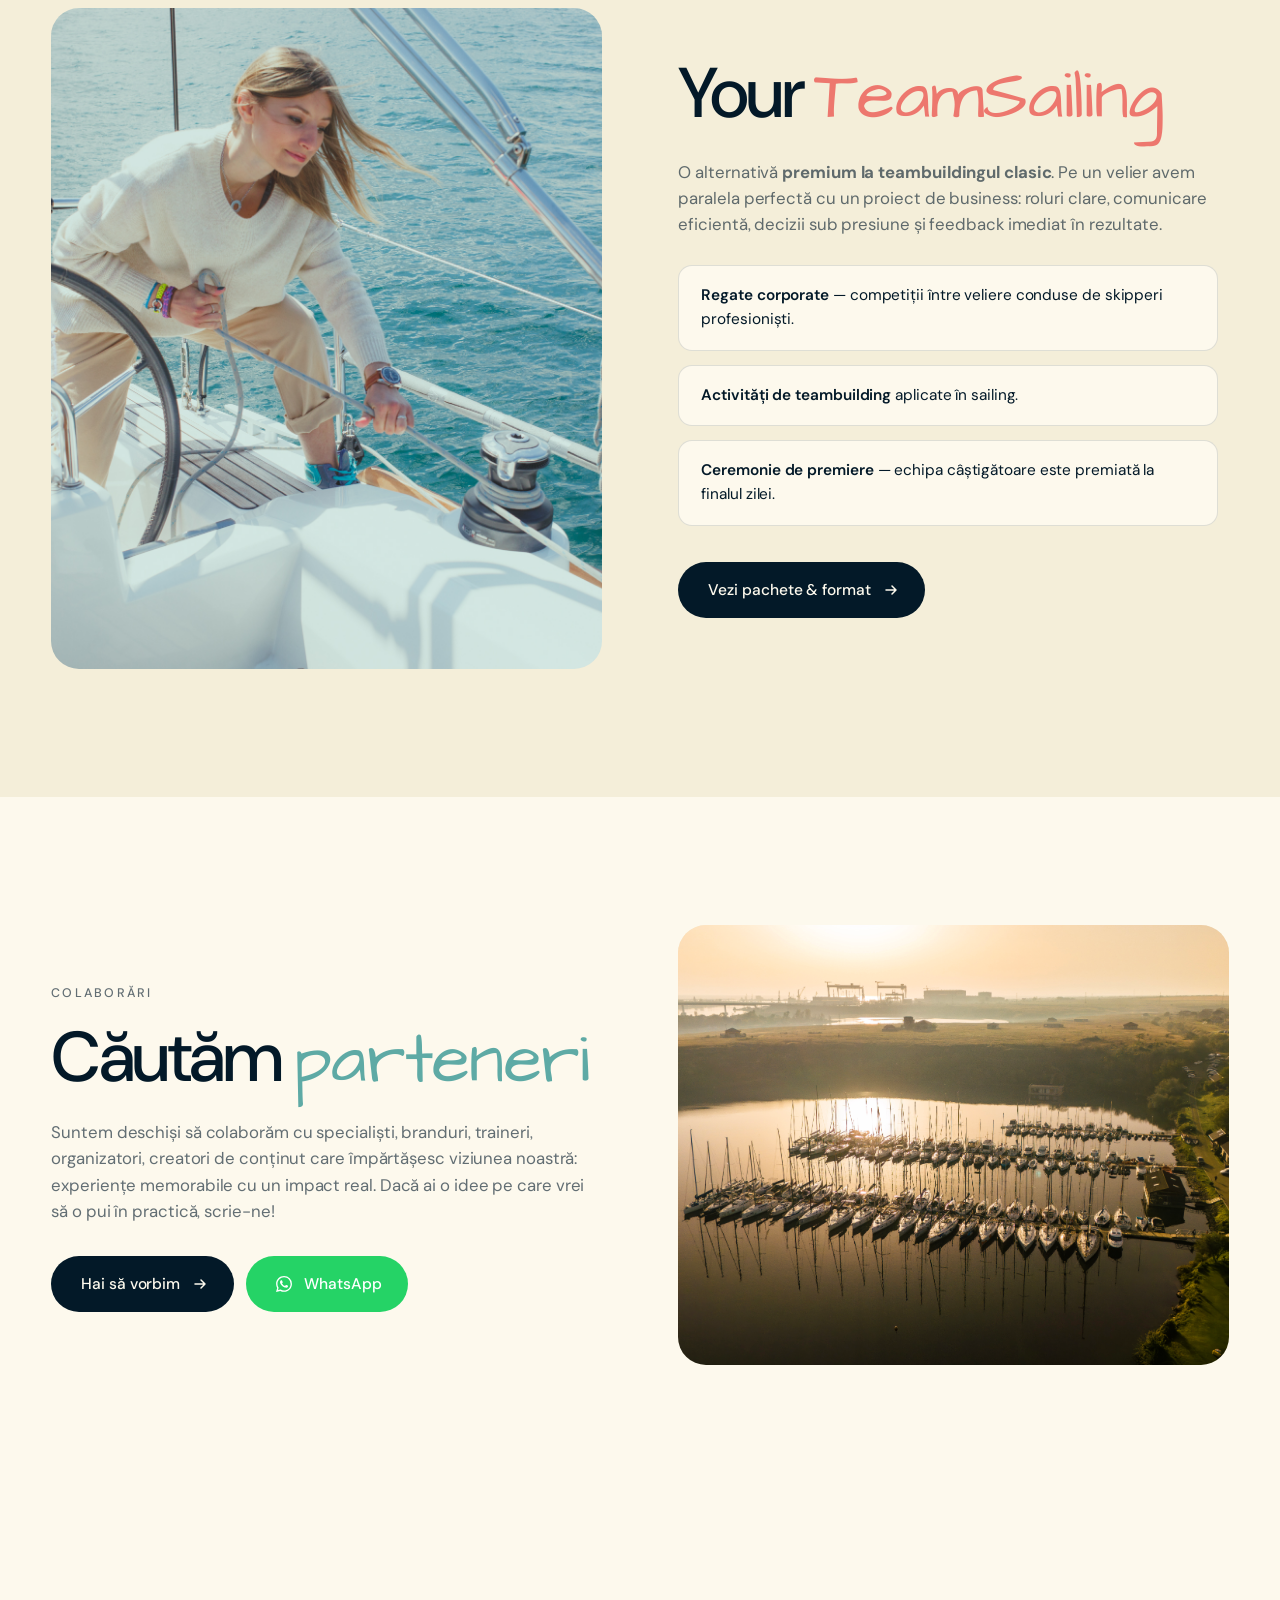
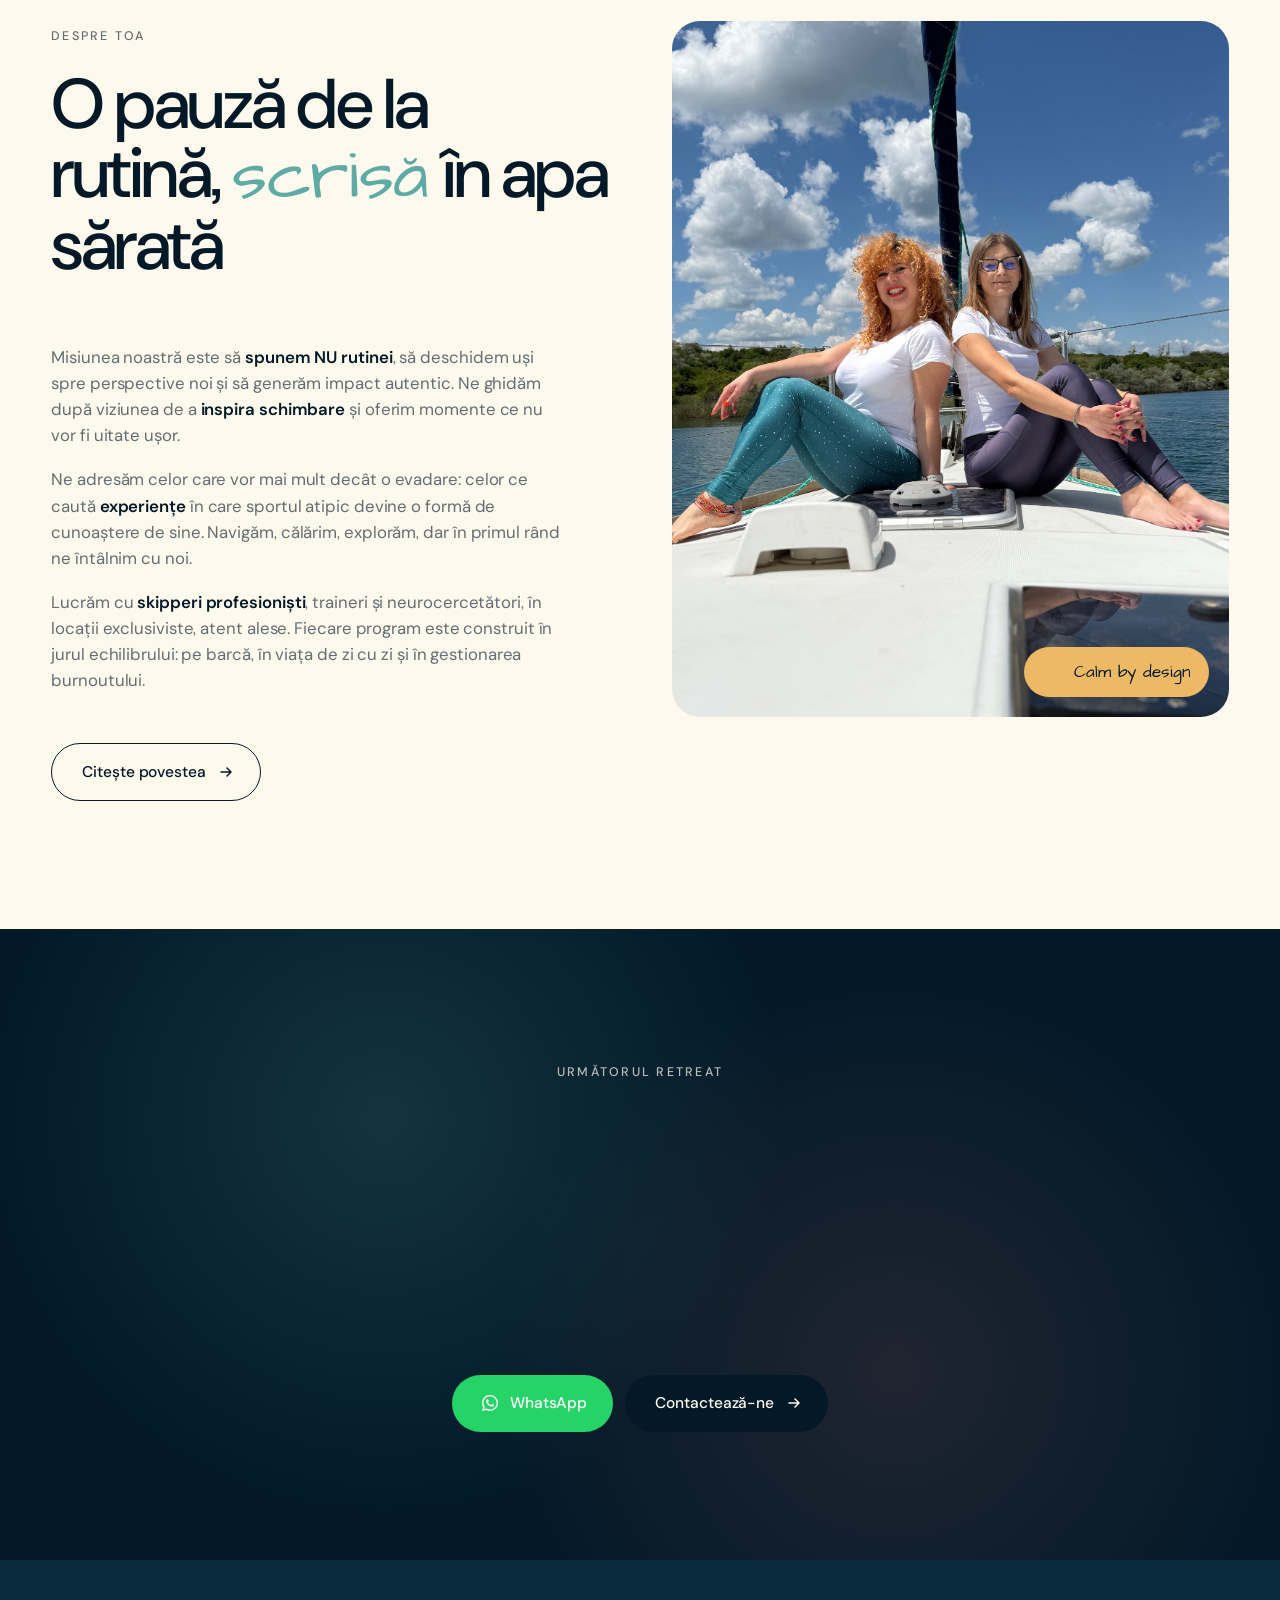
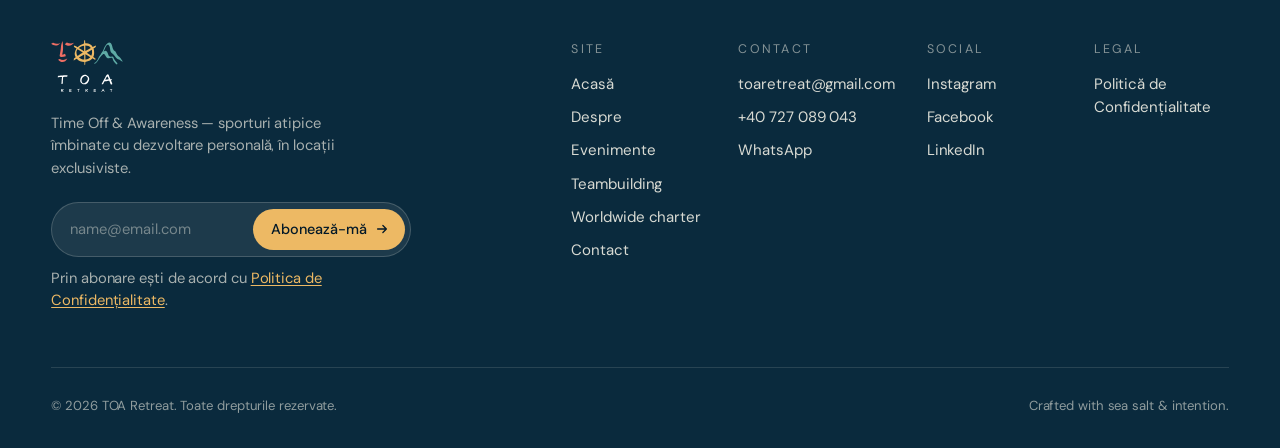
==== commit f7fb605c: "seo optimizations" ====
--- a/index.html
+++ b/index.html
@@ -83,14 +83,14 @@
       </div>
 
       <h1 class="hero__title">
-        <span class="line">Sporturi</span>
-        <span class="line"><em>atipice</em>,</span>
-        <span class="line">locații</span>
-        <span class="line accent">exclusiviste</span>
+          <span class="line">Retreaturi de</span>
+          <span class="line"><em>Sailing</em> &</span>
+          <span class="line">Teambuilding pe</span>
+        <span class="line"><em>Veliere</em></span>
       </h1>
 
-      <p class="hero__lede">
-        TOA — <span class="hand">Time Off &amp; Awareness</span>. Retreaturi de sailing care sparg rutina. Teambuildinguri inedite. Experiențe spectaculoase ieșite din tipare.
+        <p class="hero__lede">
+        TOA — <span class="hand">Sporturi atipice, locații exclusiviste</span>. Retreaturi de sailing care sparg rutina. Teambuildinguri inedite. Experiențe spectaculoase ieșite din tipare.
       </p>
 
       <div class="hero__cta">
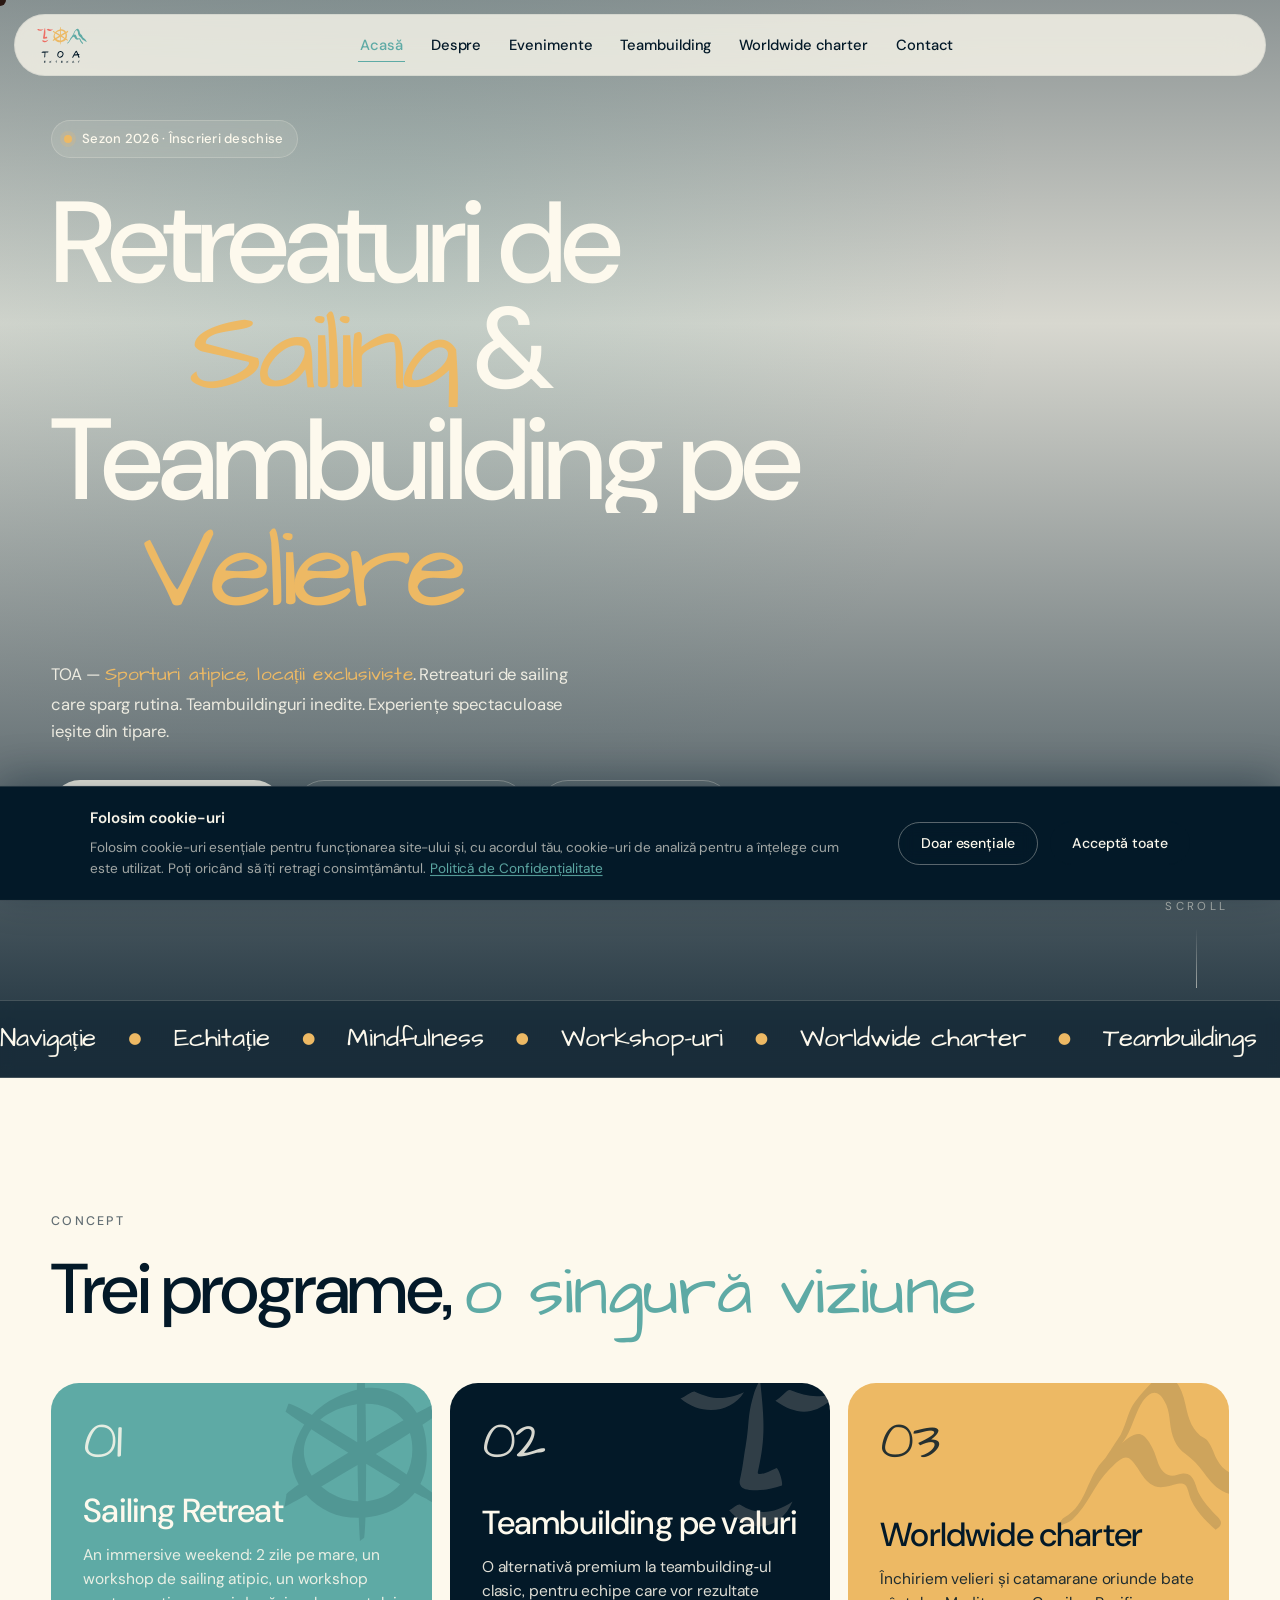
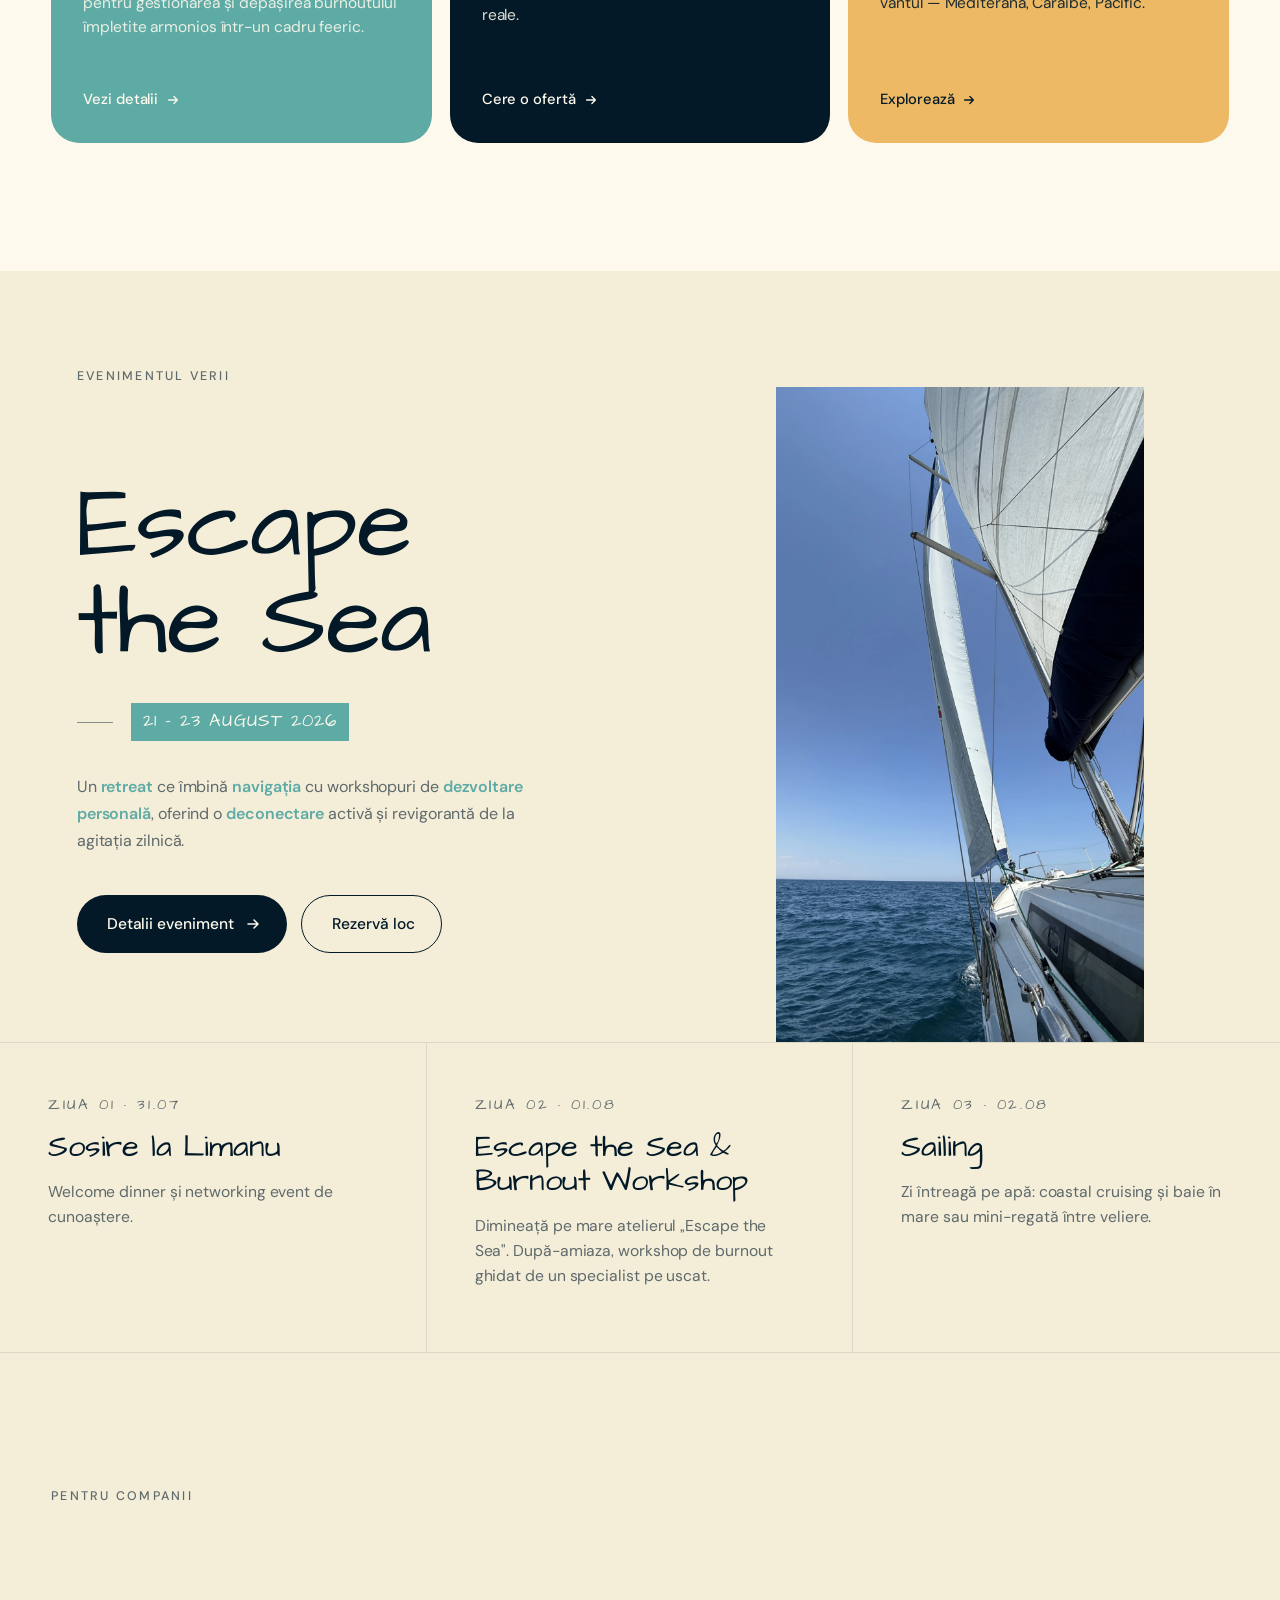
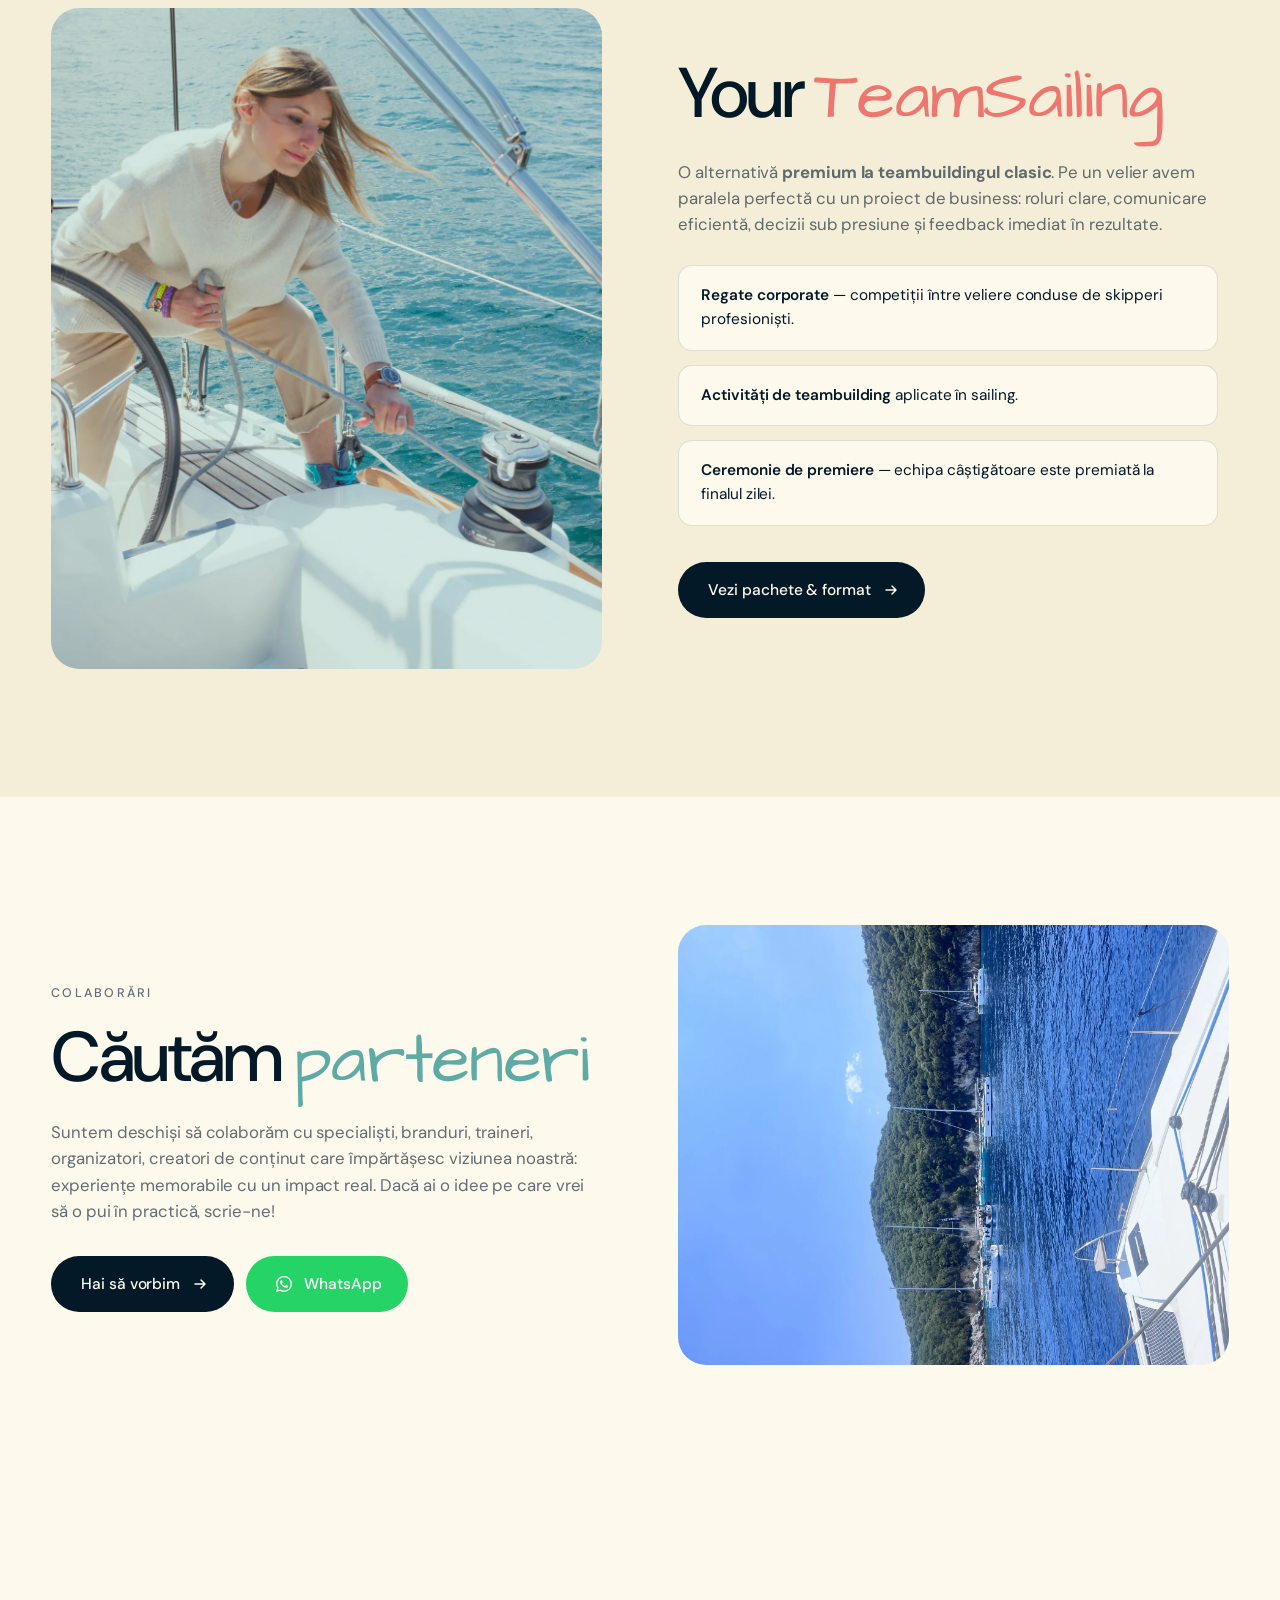
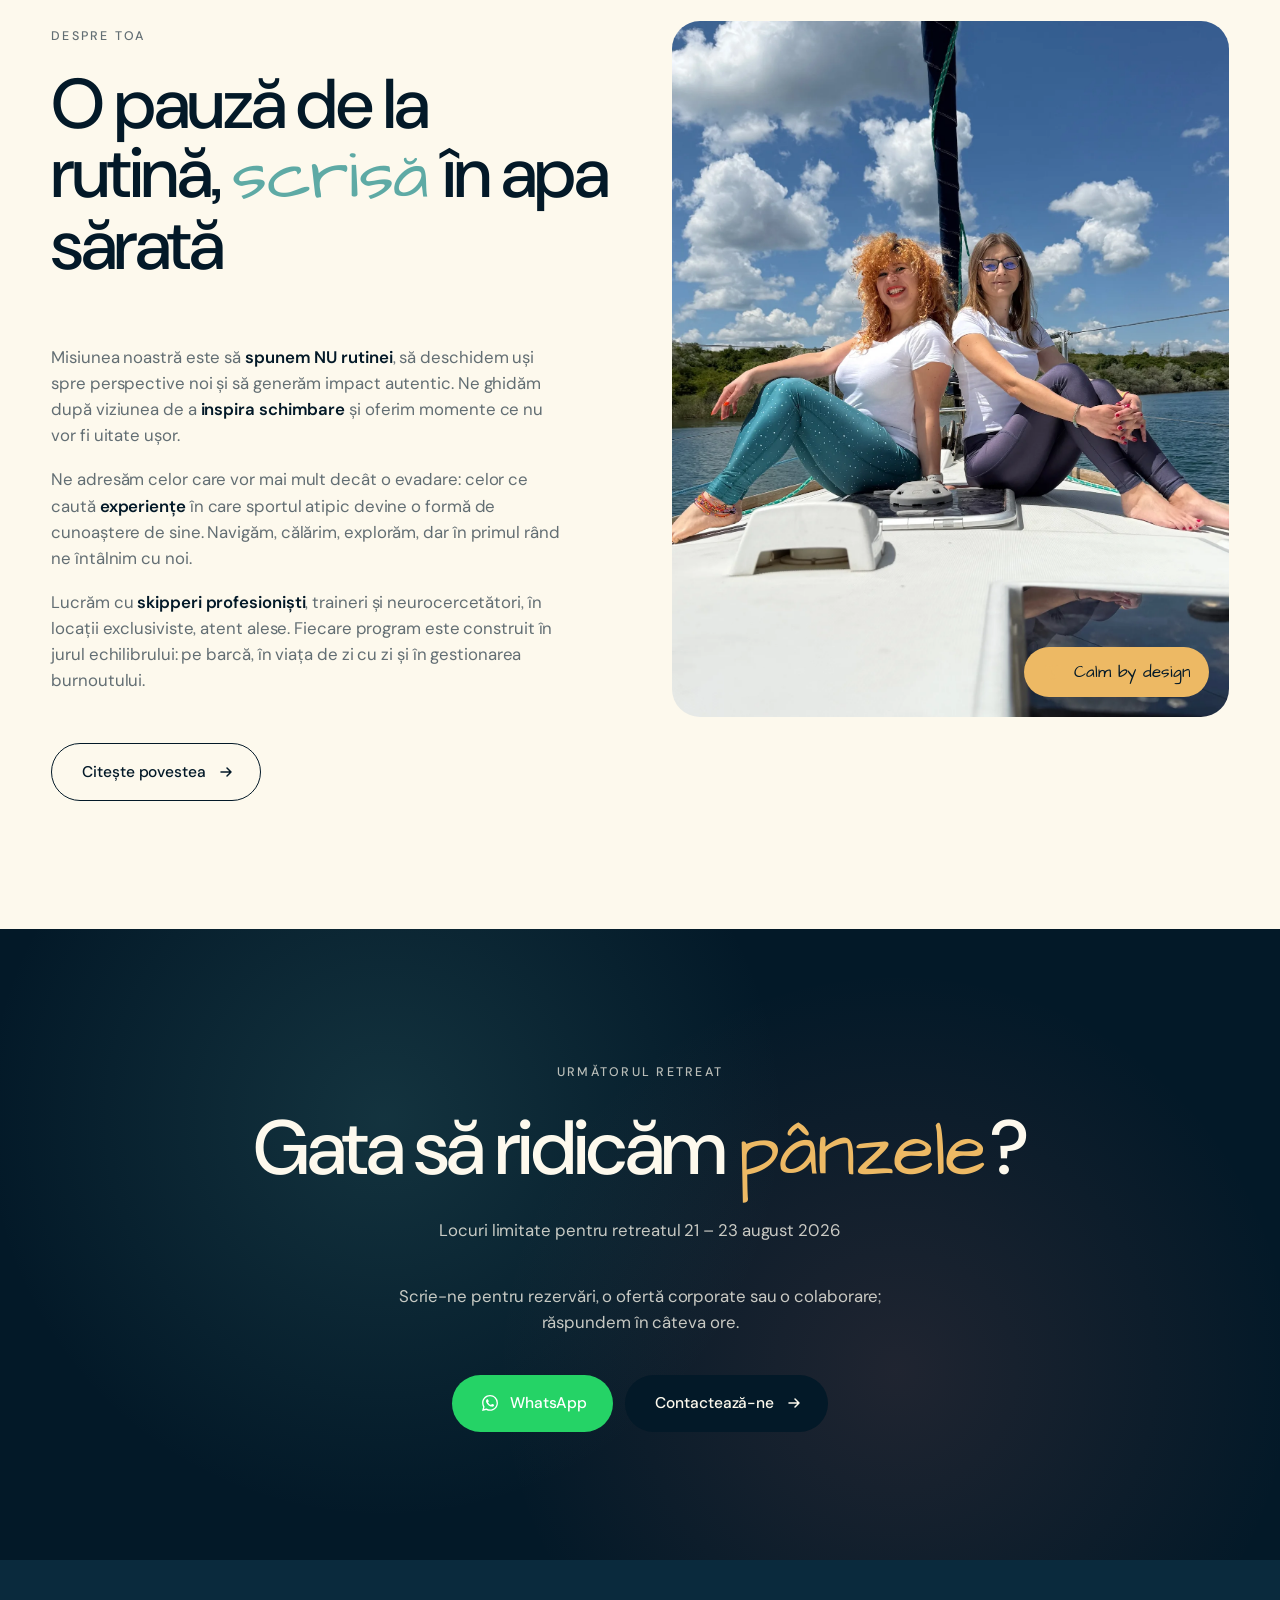
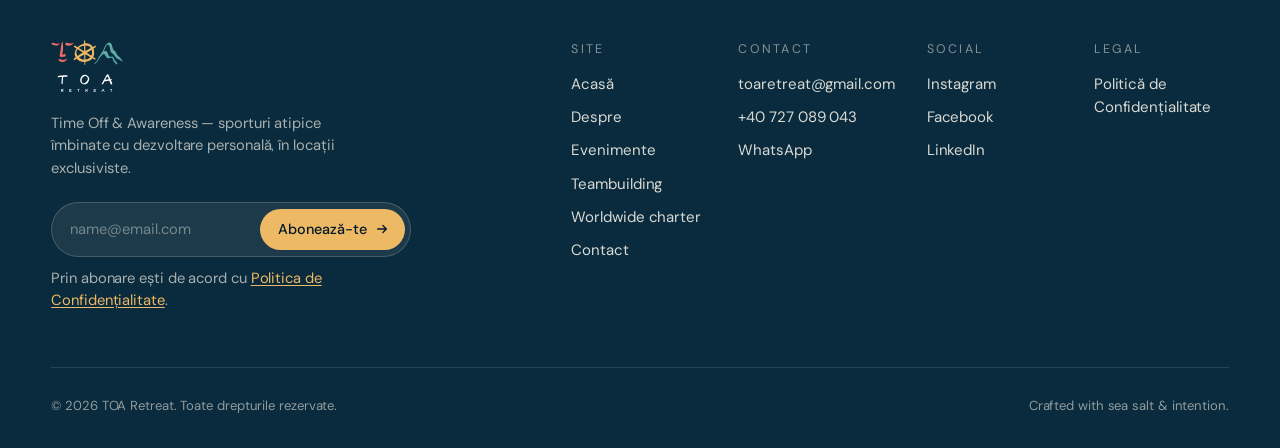
==== commit b71723c1: "SEO + photos" ====
--- a/index.html
+++ b/index.html
@@ -143,7 +143,7 @@
           <span>Vezi detalii</span>
           <svg viewBox="0 0 16 16"><path d="M3 8h10M9 4l4 4-4 4" stroke="currentColor" stroke-width="1.5" fill="none" stroke-linecap="round" stroke-linejoin="round"/></svg>
         </span>
-        <img class="pillar__art" src="assets/icons/TOA_IconTimona_Bleumarin.svg" alt="" />
+        <img class="pillar__art" src="assets/icons/TOA_IconTimona_Bleumarin.svg" alt=""  loading="lazy"/>
       </a>
 
       <a class="pillar pillar--tb" href="teambuilding.html">
@@ -154,7 +154,7 @@
           <span>Cere o ofertă</span>
           <svg viewBox="0 0 16 16"><path d="M3 8h10M9 4l4 4-4 4" stroke="currentColor" stroke-width="1.5" fill="none" stroke-linecap="round" stroke-linejoin="round"/></svg>
         </span>
-        <img class="pillar__art" src="assets/icons/TOA_IconCalm_Bleumarin.svg" alt="" />
+        <img class="pillar__art" src="assets/icons/TOA_IconCalm_Bleumarin.svg" alt=""  loading="lazy"/>
       </a>
 
       <a class="pillar pillar--charter" href="charter.html">
@@ -165,7 +165,7 @@
           <span>Explorează</span>
           <svg viewBox="0 0 16 16"><path d="M3 8h10M9 4l4 4-4 4" stroke="currentColor" stroke-width="1.5" fill="none" stroke-linecap="round" stroke-linejoin="round"/></svg>
         </span>
-        <img class="pillar__art" src="assets/icons/TOA_IconMunte_Bleumarin.svg" alt="" />
+        <img class="pillar__art" src="assets/icons/TOA_IconMunte_Bleumarin.svg" alt=""  loading="lazy"/>
       </a>
     </div>
   </section>
@@ -180,7 +180,7 @@
         <h2 class="event-hero__title">Escape <br/>the Sea</h2>
         <div class="event-hero__date">
           <span class="event-hero__date-line"></span>
-          <span class="event-hero__date-text">31 iulie – 2 august 2026</span>
+          <span class="event-hero__date-text">21 – 23 august 2026</span>
         </div>
         <p class="event-hero__lede">
           Un <strong>retreat</strong> ce îmbină <strong>navigația</strong> cu workshopuri de <strong>dezvoltare personală</strong>, oferind o <strong>deconectare</strong> activă și revigorantă de la agitația zilnică.
@@ -194,7 +194,7 @@
         </div>
       </div>
       <div class="event-hero__cover">
-        <img src="images/escape-the-sea.jpg" alt="La bordul velierului în larg" />
+        <img src="images/webp/escape-the-sea.webp" alt="La bordul velierului în larg"  loading="lazy"/>
       </div>
     </div>
 
@@ -223,7 +223,7 @@
       <span class="eyebrow">Pentru companii</span>
     </div>
     <div class="tb__media">
-      <img src="images/group.jpg" alt="Membră de echipă manevrând o velă" />
+      <img src="images/webp/group.webp" alt="Membră de echipă manevrând o velă"  loading="lazy"/>
     </div>
     <div class="tb__content">
       <h2 class="display">Your <em>TeamSailing</em></h2>
@@ -263,7 +263,7 @@
         </div>
       </div>
       <div class="collab__visual">
-        <img src="images/aerial.jpg" alt="Vedere aeriană cu velieri" />
+        <img src="images/webp/Colaborari.webp" alt="Veliere ancorate într-un golf turcoaz — charter sailing cu TOA Retreat"  loading="lazy"/>
       </div>
     </div>
   </section>
@@ -296,9 +296,9 @@
       </div>
 
       <div class="about__visual">
-        <img src="images/deck.jpg" alt="Echipa TOA pe puntea unui velier" />
+        <img src="images/webp/deck.webp" alt="Echipa TOA pe puntea unui velier"  loading="lazy"/>
         <div class="about__sticker">
-          <img src="assets/icons/TOA_IconCalm_Galben.svg" alt="" />
+          <img src="assets/icons/TOA_IconCalm_Galben.svg" alt=""  loading="lazy"/>
           <span>Calm by design</span>
         </div>
       </div>
@@ -311,7 +311,7 @@
       <span class="eyebrow eyebrow--light">Următorul retreat</span>
       <h2 class="display">Gata să ridicăm <em>pânzele</em>?</h2>
       <p>
-        Locuri limitate pentru retreatul 31 iulie – 2 august
+        Locuri limitate pentru retreatul 21 – 23 august 2026
           </p>
         <p>
             Scrie-ne pentru rezervări, o ofertă corporate sau o colaborare; răspundem în câteva ore.
--- a/styles.css
+++ b/styles.css
@@ -1862,6 +1862,7 @@
 .charter__map img {
   width: 100%; height: 100%;
   object-fit: cover;
+  object-position: center 40%;
   filter: brightness(0.65) saturate(0.9);
 }
 .charter__map::after {
@@ -2873,7 +2874,7 @@
 }
 @media (max-width: 600px) {
   .event-hero__panel { padding: 48px 22px; }
-  .event-hero__cover { aspect-ratio: 3/2; }
+  .event-hero__cover { aspect-ratio: unset; min-height: 380px; }
 }
 
 /* Founders section */
